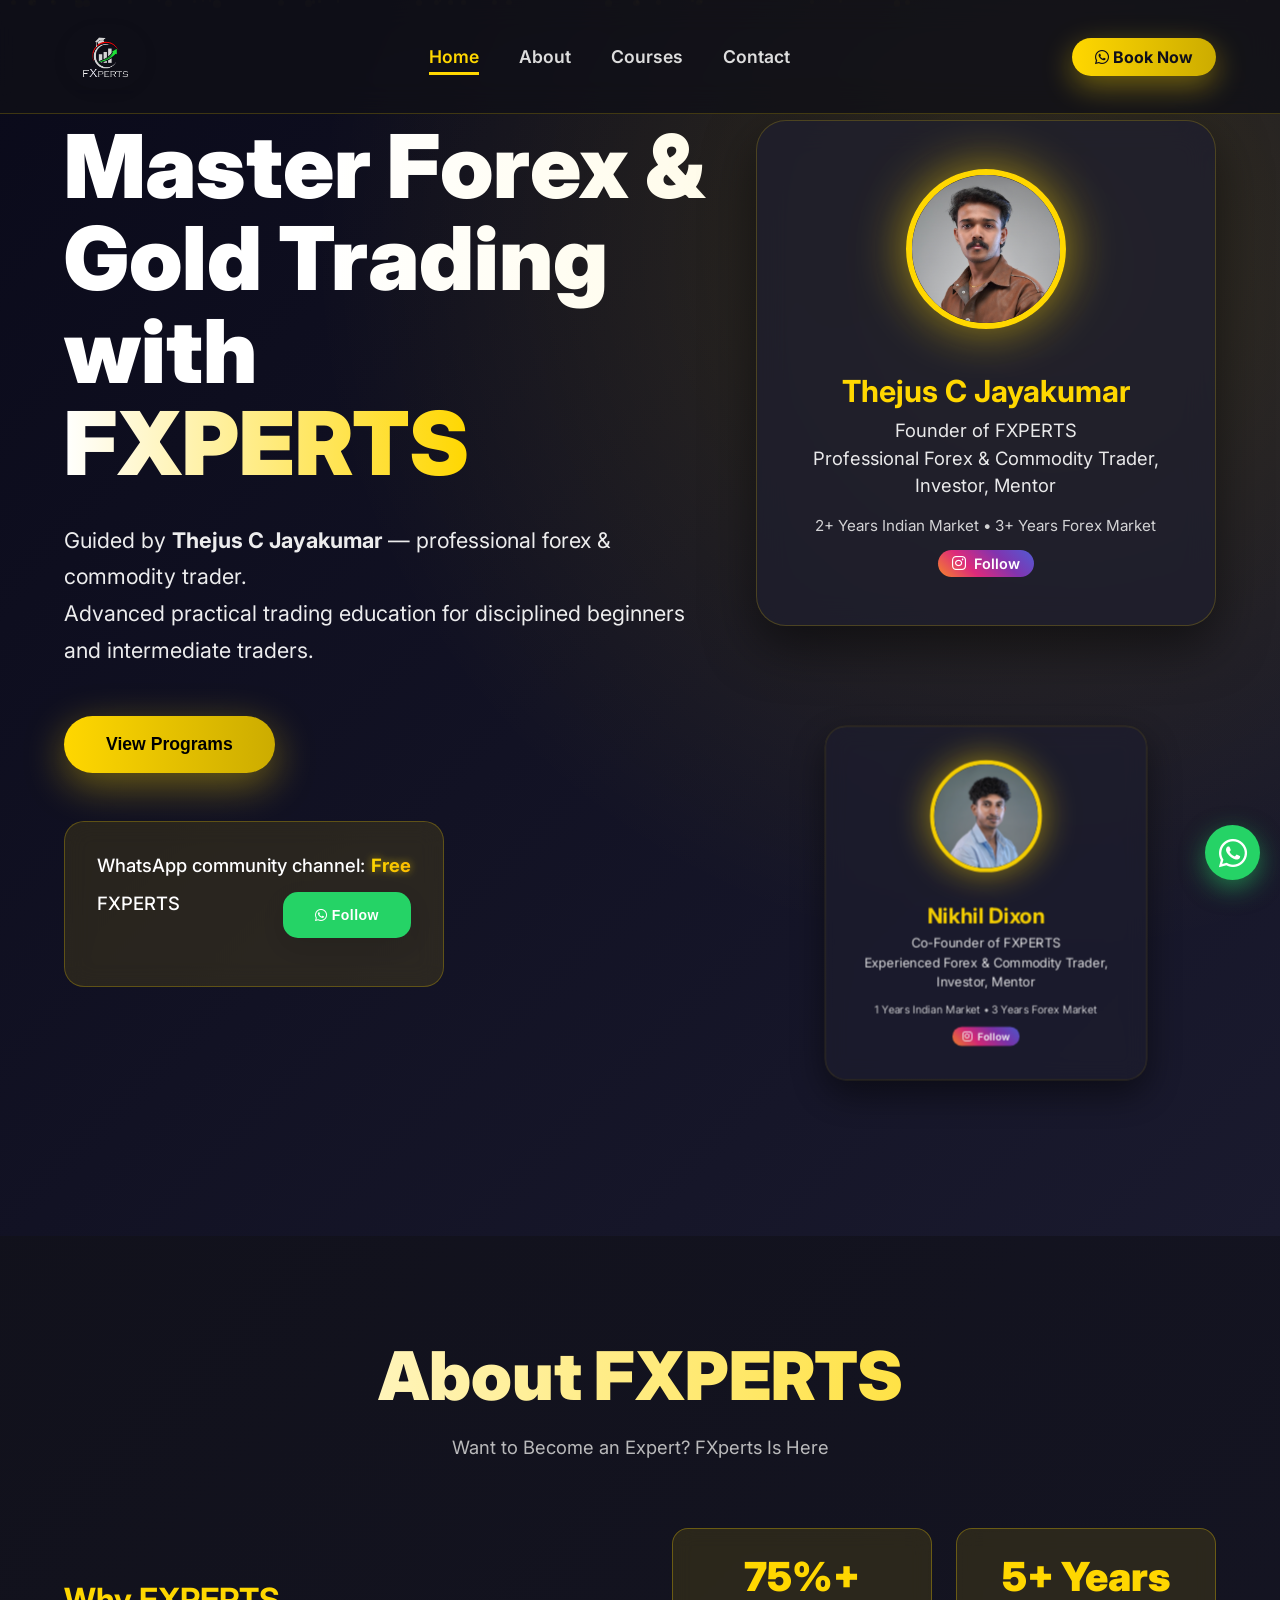
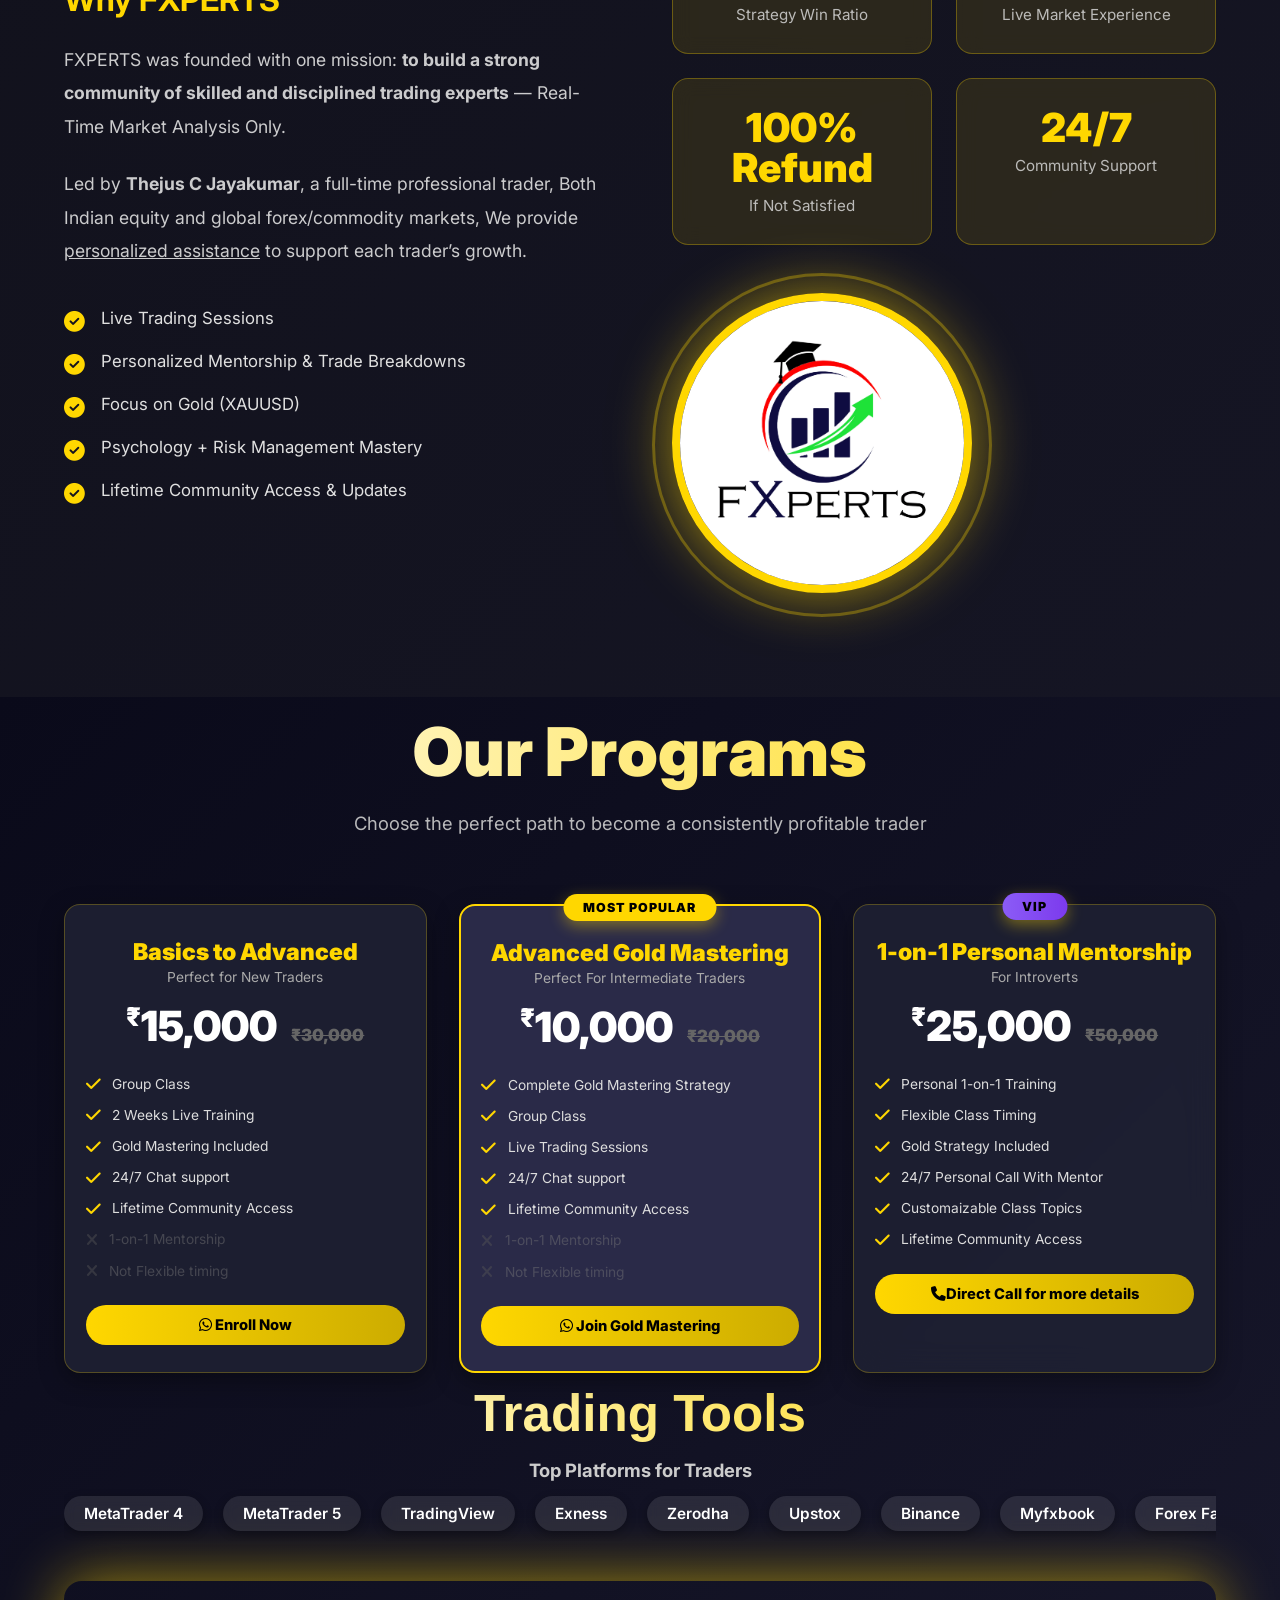
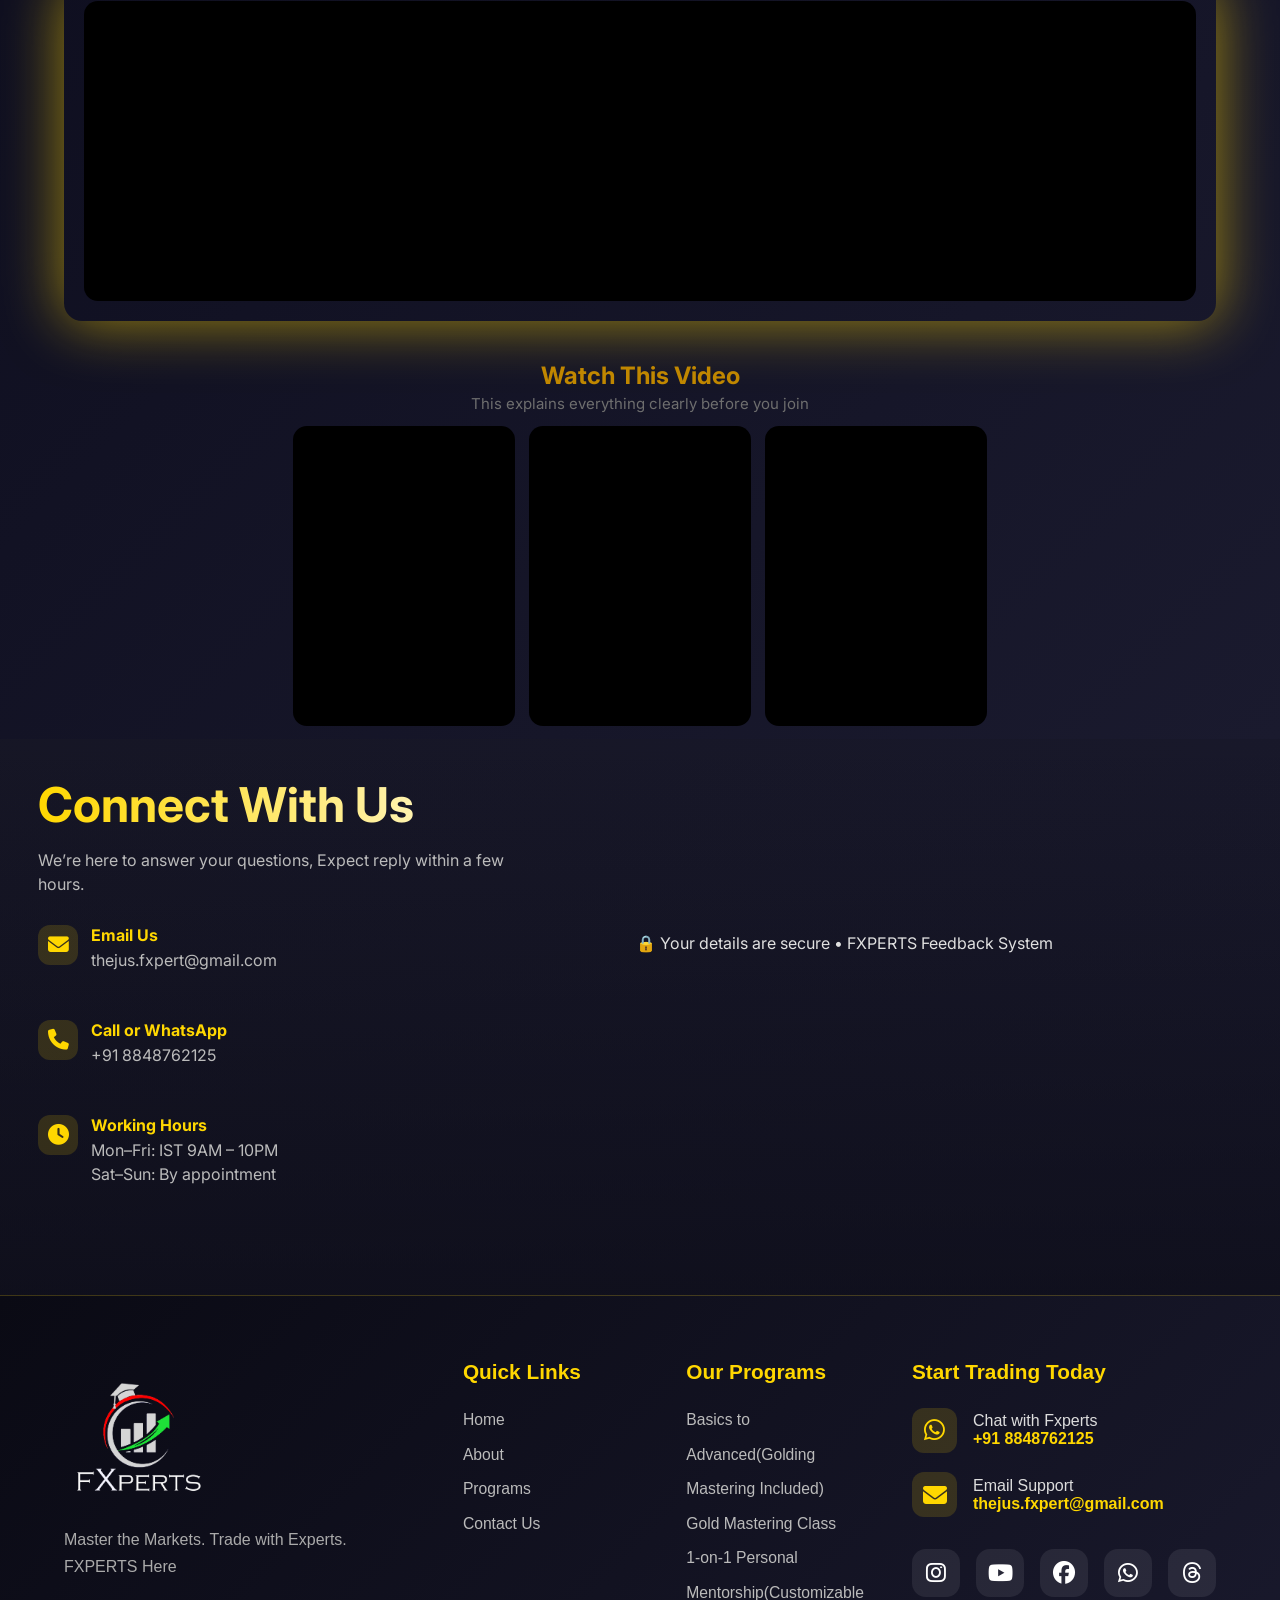
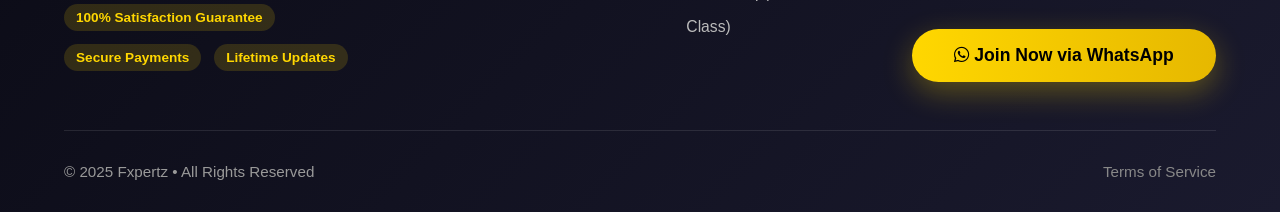
==== Page.html @ a2ea2f13 "Update Page.html" ====
<!DOCTYPE html>
<html lang="en">
<head>
  <meta charset="UTF-8" />
  <meta name="viewport" content="width=device-width, initial-scale=1.0"/>
  <title>FXPERTS - Master Gold & Forex Trading</title>

  <!-- Google Fonts -->
  <link href="https://fonts.googleapis.com/css2?family=Inter:wght@400;500;600;700;800;900&display=swap" rel="stylesheet">
  
  <!-- Font Awesome -->
  <link rel="stylesheet" href="https://cdnjs.cloudflare.com/ajax/libs/font-awesome/6.5.0/css/all.min.css"/>
<link rel="icon" type="image/png" sizes="32x32" href="/Logo6.png">
  
  <!-- External CSS -->
  <link rel="stylesheet" href="style.css"/>
</head>
<body>

  <div class="particles" id="particles"></div>

  <!-- Fixed Header -->
 <header id="header">

 <div class="logo">
  <a href="/">  
  <img src="white logo.png" alt="FX Logo">
  </a>  
</div>


  <nav>
    <ul class="nav-links" id="navLinks">
      <li><a href="#home" class="active">Home</a></li>
      <li><a href="#about">About</a></li>
      <li><a href="#courses">Courses</a></li>
      <li><a href="#contact">Contact</a></li>
       <li class="mobile-whatsapp">
        <a href="https://wa.me/918848762125" class="mobile-whatsapp-btn">
          <i class="fab fa-whatsapp"></i> Book Now
        </a>
      </li>
    </ul>

    <!-- TOGGLE BUTTON (hamburger / close) -->
    <div class="hamburger" id="hamburger">
      <i class="fas fa-bars" id="menuIcon"></i>
    </div>
  </nav>

<a href="https://wa.me/918848762125" class="whatsapp-btn">
  <i class="fab fa-whatsapp"></i> Book Now
</a>


</header>


  <!-- Hero Section -->
  <section class="hero" id="home">
    <div class="container">
      <div class="left">
        <h1 class="title">Master Forex & Gold Trading with<br><span>FXPERTS</span></h1>
        <p class="subtitle">
          Guided by <strong>Thejus C Jayakumar</strong> — professional forex & commodity trader.<br>
          Advanced practical trading education for disciplined beginners and intermediate traders.
        </p>

        <div class="cta-buttons">
          <a href="#courses">
          <button class="btn-primary">View Programs</button>
          </a>
          <!-- <button class="btn-secondary">View Programs</button> -->
        </div>

        <div class="batch-info">
          <div class="batch-row">
            <span>WhatsApp community channel:</span>
            <span class="free">  Free</span>
          </div>
          <div class="batch-row">
            <span>FXPERTS</span>
            <a href="https://whatsapp.com/channel/0029VbBLyOJ5q08fW2Q5pp1K">
            <button class="btn-primary-small">
            <span class="limited"><i class="fab fa-whatsapp"></i> Follow</span>
            </button>
            </a>
          </div>
        </div>
      </div>

      <div class="profile-cards-wrapper">
   <div class="profile-card">
    <img src="profile1.png" class="avatar" />
    <h2>Thejus C Jayakumar</h2>
    <p class="role">Founder of FXPERTS<br>Professional Forex & Commodity Trader, Investor, Mentor</p>
    <p class="experience">2+ Years Indian Market • 3+ Years Forex Market</p>

    <!-- Instagram Button -->
    <a href="https://www.instagram.com/thejuss.fxpert?igsh=N2E0em5hbzR0aW5p&utm_source=qr" target="_blank" class="insta-btn">
      <i class="fab fa-instagram"></i> Follow
    </a>
  </div>

<!-- SECOND CARD → MEDIUM SIZE -->
<div class="profile-card medium-card">
    <img src="profile2.png" class="avatar" />
    <h2>Nikhil Dixon</h2>
    <p class="role">Co-Founder of FXPERTS<br>Experienced Forex & Commodity Trader, Investor, Mentor</p>
    <p class="experience">1 Years Indian Market • 3 Years Forex Market</p>

    <!-- Instagram Button -->
    <a href="https://www.instagram.com/nicki.fx?igsh=MnljeXpvYXZzNm9j" target="_blank" class="insta-btn">
      <i class="fab fa-instagram"></i> Follow
    </a>
  </div>

  </div>
    </div>
  </section>

 <!-- ABOUT SECTION -->
<section id="about">
  <div class="about-container">
    
    <!-- Section Header -->
    <div class="section-header" data-aos="fade-up">
      <h2 class="section-title">About FXPERTS</h2>
      <p class="section-subtitle">Want to Become an Expert? FXperts Is Here</p>
    </div>

    <!-- About Content Grid -->
    <div class="about-grid">

      <!-- Left: Text Content -->
      <div class="about-text" data-aos="fade-right">
        <h3>Why FXPERTS</h3>
        <p>
          FXPERTS was founded with one mission: <strong>to build a strong community of skilled and disciplined trading experts</strong> — Real-Time Market Analysis Only.
        </p>
        <p>
          Led by <strong>Thejus C Jayakumar</strong>, a full-time professional trader, Both Indian equity and global forex/commodity markets, We provide <u>personalized assistance</u> to support each trader’s growth.
        </p>

        <div class="highlights">
          <div class="highlight-item">
            <i class="fas fa-check-circle"></i>
            <span>Live Trading Sessions</span>
          </div>
          <div class="highlight-item">
            <i class="fas fa-check-circle"></i>
            <span>Personalized Mentorship & Trade Breakdowns</span>
          </div>
          <div class="highlight-item">
            <i class="fas fa-check-circle"></i>
            <span>Focus on Gold (XAUUSD)</span>
          </div>
          <div class="highlight-item">
            <i class="fas fa-check-circle"></i>
            <span>Psychology + Risk Management Mastery</span>
          </div>
          <div class="highlight-item">
            <i class="fas fa-check-circle"></i>
            <span>Lifetime Community Access & Updates</span>
          </div>
        </div>

       <!-- <div class="cta-area"> //call button
  <a href="tel:+91 8848762125" class="btn-primary large">
    <i class="fas fa-phone"></i> Call Now to Join the Next Batch
  </a>
</div> -->
      </div>

      <!-- Right: Stats + Image -->
      <div class="about-visual" data-aos="fade-left">
        
        <!-- Stats Cards -->
        <div class="stats-grid">
          <div class="stat-card">
            <h4>75%+</h4>
            <p>Strategy Win Ratio</p>
          </div>
          <div class="stat-card">
            <h4>5+ Years</h4>
            <p>Live Market Experience</p>
          </div>
          <div class="stat-card">
            <h4>100% Refund</h4>
            <p>If Not Satisfied</p>
          </div>
          <div class="stat-card">
            <h4>24/7</h4>
            <p>Community Support</p>
          </div>
        </div>

        <!-- Founder Image with Glow -->
        <div class="founder-img">
          <img src="logo sq.png" alt="Thejus C Jayakumar">
          <div class="glow-ring"></div>
        </div>
      </div>

    </div>
  </div>
</section>
<!-- COURSES SECTION -->
<section id="courses">
  <div class="courses-container">
    
    <!-- Section Header -->
    <div class="section-header" data-aos="fade-up">
      <h2 class="section-title">Our Programs</h2>
      <p class="section-subtitle">Choose the perfect path to become a consistently profitable trader</p>
    </div>

    <!-- Pricing Cards -->
    <div class="pricing-grid">

      <!-- Program 1 -->
      <div class="pricing-card basic" data-aos="fade-up" data-aos-delay="100">
        <div class="card-header">
          <h3>Basics to Advanced</h3>
          <p class="tag">Perfect for New Traders</p>
        </div>

        <div class="price">
          <span class="currency">₹</span>15,000
            <span class="old-price">₹30,000</span>
        </div>

        <ul class="features">
          <li><i class="fas fa-check"></i> Group Class</li>
          <li><i class="fas fa-check"></i> 2 Weeks Live Training</li>
          <li><i class="fas fa-check"></i> Gold Mastering Included</li>
          <li><i class="fas fa-check"></i> 24/7 Chat support</li>
          <li><i class="fas fa-check"></i> Lifetime Community Access</li>
          <li class="no"><i class="fas fa-times"></i> 1-on-1 Mentorship</li>
          <li class="no"><i class="fas fa-times"></i> Not Flexible timing</li>
        </ul>

       <a href="https://wa.me/8848762125?text=Hi%2C%20I%27m%20interested%20in%20the%20Beginner%20Batch.%20Please%20share%20more%20details." 
   target="_blank" 
   class="enroll-btn">
  <i class="fab fa-whatsapp"></i> Enroll Now
</a>

      </div>

      <!-- Program 2 -->
      <div class="pricing-card pro recommended" data-aos="fade-up" data-aos-delay="200">
        <div class="popular-badge">MOST POPULAR</div>

        <div class="card-header">
          <h3>Advanced Gold Mastering</h3>
          <p class="tag">Perfect For Intermediate Traders</p>
        </div>

        <div class="price">
          <span class="currency">₹</span>10,000
          <span class="old-price">₹20,000</span>
        </div>

        <ul class="features">
          <li><i class="fas fa-check"></i> Complete Gold Mastering Strategy</li>
          <li><i class="fas fa-check"></i> Group Class</li>
          <li><i class="fas fa-check"></i> Live Trading Sessions</li>
          <li><i class="fas fa-check"></i> 24/7 Chat support</li>
          <li><i class="fas fa-check"></i> Lifetime Community Access</li>
          <li class="no"><i class="fas fa-times"></i> 1-on-1 Mentorship</li>
          <li class="no"><i class="fas fa-times"></i> Not Flexible timing</li>
        </ul>

        <a href="https://wa.me/8848762125?text=Hi%2C%20I%27m%20interested%20in%20the%20Gold%20Strategy%20Only%20program.%20Please%20share%20more%20details." 
   target="_blank" 
   class="enroll-btn pro">
  <i class="fab fa-whatsapp"></i> Join Gold Mastering
</a>
      </div>

      <!-- Program 3 -->
      <div class="pricing-card vip" data-aos="fade-up" data-aos-delay="300">
        <div class="popular-badges">VIP</div>
        <div class="card-header">
          <h3>1-on-1 Personal Mentorship</h3>
          <p class="tag">For Introverts</p>
        </div>

        <div class="price">
          <span class="currency">₹</span>25,000
          <span class="old-price">₹50,000</span>
        </div>

        <ul class="features">
          <li><i class="fas fa-check"></i> Personal 1-on-1 Training</li>
          <li><i class="fas fa-check"></i> Flexible Class Timing</li>
          <li><i class="fas fa-check"></i> Gold Strategy Included</li>
          <li><i class="fas fa-check"></i> 24/7 Personal Call With Mentor</li>
          <li><i class="fas fa-check"></i> Customaizable Class Topics</li>
          <li><i class="fas fa-check"></i> Lifetime Community Access</li>
        </ul>

        <a href="tel:+91 8848762125" class="enroll-btn pro">
    <i class="fas fa-phone"></i>Direct Call for more details
  </a>
      </div>


    </div>
<section class="tools-section">
  <!-- Main Section Title -->
  <h2 class="section-titles">Trading Tools</h2>

  <!-- Small Subheading -->
  <h3 class="tools-subtitle">Top Platforms for Traders</h3>

  <!-- Auto-scrolling tools slider -->
  <div class="tools-slider">
    <div class="tools-track">
      <div class="tool-item">MetaTrader 4</div>
      <div class="tool-item">MetaTrader 5</div>
      <div class="tool-item">TradingView</div>
      <div class="tool-item">Exness</div>
      <div class="tool-item">Zerodha</div>
      <div class="tool-item">Upstox</div>
      <div class="tool-item">Binance</div>
      <div class="tool-item">Myfxbook</div>
      <div class="tool-item">Forex Factory</div>
      <div class="tool-item">Grow</div>
      <div class="tool-item">C Trader</div>
      <div class="tool-item">Match Trader</div>
      <div class="tool-item">Babypips</div>

      <!-- Duplicate for seamless scroll -->
      <div class="tool-item">MetaTrader 4</div>
      <div class="tool-item">MetaTrader 5</div>
      <div class="tool-item">TradingView</div>
      <div class="tool-item">Exness</div>
      <div class="tool-item">Zerodha</div>
      <div class="tool-item">Upstox</div>
      <div class="tool-item">Binance</div>
      <div class="tool-item">Myfxbook</div>
      <div class="tool-item">Forex Factory</div>
      <div class="tool-item">Grow</div>
      <div class="tool-item">C Trader</div>
      <div class="tool-item">Match Trader</div>
      <div class="tool-item">Babypips</div>
    </div>
  </div>
</section>

    <!-- Video youtube -->
     <!-- use this code to update another video -->
<div class="video-box">
  <div class="video-wrapper">
    <iframe 
      src="https://www.youtube.com/embed/YkVnOehbGJs?autoplay=1&mute=1&controls=1&playsinline=1"
      frameborder="0"
      allow="autoplay; encrypted-media"
      allowfullscreen>
    </iframe>
  </div>
</div>

  <h3 class="video-heading">Watch This Video</h3>
  <p class="video-subtext">This explains everything clearly before you join</p>

<div class="reels-grid">

  <!-- SHORT 1 -->
  <div class="reel-box">
    <div class="video-wrapper">
      <iframe 
        src="https://www.youtube.com/embed/hXZzsVvgbj0?autoplay=1&mute=1&controls=0&loop=1&playlist=hXZzsVvgbj0&playsinline=1"
        frameborder="0"
        allow="autoplay; encrypted-media"
        allowfullscreen>
      </iframe>
    </div>
  </div>

  <!-- SHORT 2 -->
  <div class="reel-box">
    <div class="video-wrapper">
      <iframe 
        src="https://youtube.com/embed/Z0gc3BvZZC8?autoplay=1&mute=1&controls=0&loop=1&playlist=4B1sWQqs1m4&playsinline=1"
        frameborder="0"
        allow="autoplay; encrypted-media"
        allowfullscreen>
      </iframe>
    </div>
  </div>

  <!-- SHORT 3 -->
  <div class="reel-box">
    <div class="video-wrapper">
      <iframe 
        src="https://www.youtube.com/embed/4B1sWQqs1m4?autoplay=1&mute=1&controls=0&loop=1&playlist=4B1sWQqs1m4&playsinline=1"
        frameborder="0"
        allow="autoplay; encrypted-media"
        allowfullscreen>
      </iframe>
    </div>
  </div>

</div>


<!-- end -->




  <!-- <h3 class="video-heading">Watch Reels</h3> -->
  <!-- <p class="video-subtext">This explains everything clearly before you join</p> -->
</section>

<!-- CONTACT SECTION -->
<section class="contact-section" id="contact">
    <div class="contact-container">

      <!-- Left: Info & Social -->
      <div class="contact-info">
        <h1>Connect With Us</h1>
        <p>We’re here to answer your questions, Expect reply within a few hours.</p>

        <div class="info-grid">
          <div class="info-item">
            <i class="fas fa-envelope"></i>
            <div>
              <h3>Email Us</h3>
              <p>thejus.fxpert@gmail.com</p>
            </div>
          </div>
          <div class="info-item">
            <i class="fas fa-phone"></i>
            <div>
              <h3>Call or WhatsApp</h3>
              <p>+91 8848762125</p>
            </div>
          </div>
          <div class="info-item">
            <i class="fas fa-clock"></i>
            <div>
              <h3>Working Hours</h3>
              <p>Mon–Fri: IST 9AM – 10PM<br>Sat–Sun: By appointment</p>
            </div>
          </div>
        </div>

        <!-- <div class="social-icons">
          <a href="#" aria-label="Instagram"><i class="fab fa-instagram"></i></a>
          <a href="#" aria-label="WhatsApp"><i class="fab fa-whatsapp"></i></a>
          <a href="#" aria-label="Telegram"><i class="fab fa-telegram-plane"></i></a>
          <a href="#" aria-label="X (Twitter)"><i class="fab fa-x-twitter"></i></a>
          <a href="#" aria-label="LinkedIn"><i class="fab fa-linkedin-in"></i></a>
        </div> -->
      </div>

      <!-- Right: Form -->
     <!-- Right: Form -->
<div class="relative bg-black/95 backdrop-blur-3xl rounded-3xl shadow-2xl border border-gray-800 overflow-hidden">
  <!-- Top Gradient Bar -->
  <div class="h-3 bg-gradient-to-r from-[#F37021] via-orange-500 to-red-600"></div>

  <div class="p-10 md:p-16 text-center text-white">
    <!-- <h3 class="text-5xl md:text-6xl font-black bg-gradient-to-r from-[#F37021] to-red-600 bg-clip-text text-transparent mb-6">
      Drop Your Suggestion
    </h3>

    <p class="text-xl text-gray-300 mb-12">
      We value your ideas — submit your suggestion and we’ll review it within
      <span class="font-bold text-orange-500">24 hours</span>
    </p> -->

    <!-- Styled Iframe Wrapper -->
    <div class="relative w-full h-[650px] rounded-3xl overflow-hidden shadow-inner border border-gray-700">
      <iframe
    src="https://api.leadconnectorhq.com/widget/form/3Y28T47PBHF8nw1tRP31"
    style="width:100%;height:100%;border:none;border-radius:4px"
    id="inline-3Y28T47PBHF8nw1tRP31" 
    data-layout="{'id':'INLINE'}"
    data-trigger-type="alwaysShow"
    data-trigger-value=""
    data-activation-type="alwaysActivated"
    data-activation-value=""
    data-deactivation-type="neverDeactivate"
    data-deactivation-value=""
    data-form-name="fxperts website suggestion form"
    data-height="462"
    data-layout-iframe-id="inline-3Y28T47PBHF8nw1tRP31"
    data-form-id="3Y28T47PBHF8nw1tRP31"
    title="fxperts website suggestion form"
        >
</iframe>
    </div>

    <p class="mt-8 text-sm text-gray-400">
      🔒 Your details are secure • FXPERTS Feedback System
    </p>
  </div>
</div>

<script src="https://link.msgsndr.com/js/form_embed.js"></script>


    </div>
  </section>

  <!-- Floating WhatsApp -->
  <a href="https://wa.me/918848762125" target="_blank" class="floating-wa" aria-label="Chat on WhatsApp">
    <i class="fab fa-whatsapp"></i>
  </a>
 <footer class="footer">
  <div class="footer-container">

    <!-- Footer Top -->
    <div class="footer-top">
      
      <!-- Logo & Tagline -->
      <div class="footer-brand">

        <!-- Logo Image -->
        <img src="white logo.png" alt="Thejus Trading Logo" class="footer-logo-img">
<!-- 
        <h2 class="footer-logo">
          <span style="color: var(--gold);"></span> Fxpertz
        </h2> -->
        <p>Master the Markets. Trade with Experts.<br>FXPERTS Here</p>

        <div class="trust-badges">
          <span>100% Satisfaction Guarantee</span>
          <span>Secure Payments</span>
          <span>Lifetime Updates</span>
        </div>
      </div>

      <!-- Quick Links -->
      <div class="footer-links">
        <h4>Quick Links</h4>
        <ul>
          <li><a href="#home">Home</a></li>
          <li><a href="#about">About</a></li>
          <li><a href="#courses">Programs</a></li>
          <!-- <li><a href="#results">Student Results</a></li> -->
          <!-- <li><a href="#testimonials">Success Stories</a></li> -->
          <li><a href="#contact">Contact Us</a></li>
        </ul>
      </div>

      <!-- Programs -->
      <div class="footer-links">
        <h4>Our Programs</h4>
        <ul>
          <li><a href="#courses">Basics to Advanced(Golding Mastering Included)</a></li>
          <li><a href="#courses">Gold Mastering Class</a></li>
          <li><a href="#courses">1-on-1 Personal Mentorship(Customizable Class)</a></li>
          <!-- <li><a href="#">Live Trading Room</a></li> -->
        </ul>
      </div>

      <!-- Contact & WhatsApp -->
      <div class="footer-contact">
        <h4>Start Trading Today</h4>

        <div class="contact-item">
          <i class="fab fa-whatsapp"></i>
          <div>
            <p>Chat with Fxperts</p>
            <a href="https://wa.me/918848762125" target="_blank">+91 8848762125</a>
          </div>
        </div>

        <div class="contact-item">
          <i class="fas fa-envelope"></i>
          <div>
            <p>Email Support</p>
            <a href="mailto:thejus.fxpert@gmail.com">thejus.fxpert@gmail.com</a>
          </div>
        </div>

        <!-- Social Icons -->
        <div class="footer-social">
          <a href="https://www.instagram.com/thejuss.fxpert/" aria-label="Instagram"><i class="fab fa-instagram"></i></a>
          <a href="https://www.youtube.com/@thejussfxpert" aria-label="YouTube"><i class="fab fa-youtube"></i></a>
          <a href="https://www.facebook.com/thejuss.fxpert/" aria-label="facebook"><i class="fab fa-facebook"></i></a>
          <a href="https://whatsapp.com/channel/0029VbBLyOJ5q08fW2Q5pp1K" aria-label="whatsapp"><i class="fab fa-whatsapp"></i></a>
          <a href="https://www.threads.com/@thejuss.fxpert?xmt=AQF0B06bhzE_SYo2sHdqJNTMW2UnMn65izRMiIRdx1Og9Og" aria-label="threads" target="_blank"><i class="fab fa-threads"></i></a>
        </div>

        <!-- CTA Button -->
        <a href="https://whatsapp.com/channel/0029VbBLyOJ5q08fW2Q5pp1K" 
           target="_blank" class="footer-cta-btn">
          <i class="fab fa-whatsapp"></i> Join Now via WhatsApp
        </a>
      </div>

    </div>

    <!-- Footer Bottom -->
    <div class="footer-bottom">
      <p>© 2025 Fxpertz • All Rights Reserved</p>
      <div class="footer-legal">
        <!-- <a href="#">Privacy Policy</a> -->
        <a href="Terms.html">Terms of Service</a>
        <!-- <a href="#">Refund Policy</a> -->
      </div>
    </div>

  </div>
</footer>

<script>
// Particles (unchanged)
const particlesContainer = document.getElementById('particles');
for (let i = 0; i < 40; i++) {
  const p = document.createElement('div');
  p.classList.add('particle');
  p.style.width = p.style.height = Math.random() * 6 + 2 + 'px';
  p.style.left = Math.random() * 100 + '%';
  p.style.animationDelay = Math.random() * 20 + 's';
  p.style.animationDuration = 15 + Math.random() * 25 + 's';
  particlesContainer.appendChild(p);
}

// Mobile Menu – WORKS PERFECTLY
const hamburger = document.getElementById('hamburger');
const mobileClose = document.getElementById('mobileClose');
const navLinks = document.getElementById('navLinks');
const header = document.getElementById('header');
  const menuIcon = document.getElementById("menuIcon");

  // Toggle menu
  hamburger.addEventListener("click", () => {
    navLinks.classList.toggle("show");

    // Change icon (bars ↔ close)
    if (navLinks.classList.contains("show")) {
      menuIcon.classList.remove("fa-bars");
      menuIcon.classList.add("fa-times");
    } else {
      menuIcon.classList.remove("fa-times");
      menuIcon.classList.add("fa-bars");
    }
  });

  // Close menu when clicking a link
  document.querySelectorAll(".nav-links a").forEach(link => {
    link.addEventListener("click", () => {
      navLinks.classList.remove("show");
      menuIcon.classList.remove("fa-times");
      menuIcon.classList.add("fa-bars");
    });
  });

  // Smooth scroll
  document.querySelectorAll('a[href^="#"]').forEach(anchor => {
    anchor.addEventListener("click", function(e) {
      e.preventDefault();
      document.querySelector(this.getAttribute("href")).scrollIntoView({
        behavior: "smooth"
      });
    });
  });
// Header scroll effect + active link
window.addEventListener('scroll', () => {
  header.classList.toggle('scrolled', window.scrollY > 50);

  let current = 'home';
  ['home', 'about', 'courses', 'contact'].forEach(id => {
    const section = document.getElementById(id);
    if (section && section.getBoundingClientRect().top <= 150) {
      current = id;
    }
  });

  document.querySelectorAll('.nav-links a').forEach(a => {
    a.classList.remove('active');
    if (a.getAttribute('href') === `#${current}`) {
      a.classList.add('active');
    }
  });
});

// Smooth scroll
document.querySelectorAll('a[href^="#"]').forEach(anchor => {
  anchor.addEventListener('click', function(e) {
    e.preventDefault();
    const target = document.querySelector(this.getAttribute('href'));
    target.scrollIntoView({ behavior: 'smooth' });
  });
});

document.addEventListener("DOMContentLoaded", function () {
  const grid = document.querySelector(".pricing-grid");

  // Only run auto-swipe on mobile (screen < 768px)
  if (window.innerWidth < 768) {
    let scrollInterval = setInterval(() => {
      if (grid.scrollLeft + grid.clientWidth >= grid.scrollWidth - 50) {
        // Reached the end → go back to start smoothly
        grid.scrollTo({ left: 0, behavior: "smooth" });
      } else {
        // Move forward by one card
        grid.scrollBy({ left: grid.clientWidth * 0.85, behavior: "smooth" });
      }
    }, 4000); // Every 4 seconds

    // Optional: Pause auto-swipe when user touches
    grid.addEventListener("touchstart", () => clearInterval(scrollInterval));
  }
});
</script>
</body>
</html>
---- style.css ----
:root {
  --gold: #FFD700;
  --gold-dark: #E6B800;
  --dark: #0F0F17;
  --darker: #0A0A10;
}

* { margin: 0; padding: 0; box-sizing: border-box; }

html, body {
  font-family: 'Inter', sans-serif;
  background: linear-gradient(135deg, #0F0F17 0%, #1a1a2e 100%);
  color: #e0e0e0;
  min-height: 100vh;
  overflow-x: hidden;
  scroll-behavior: smooth;
}

body { padding-top: 0px; }

/* Particles Background */
.particles {
  position: fixed;
  top: 0; left: 0; right: 0; bottom: 0;
  pointer-events: none;
  z-index: 1;
  overflow: hidden;
}
.particle {
  position: absolute;
  background: var(--gold);
  border-radius: 50%;
  opacity: 0.15;
  animation: float 20s infinite linear;
}
@keyframes float {
  0% { transform: translateY(100vh) scale(0); }
  100% { transform: translateY(-100px) scale(1); }
}

/* Header */
header {
  position: fixed;
  top: 0; left: 0; right: 0;
  z-index: 1000;
  padding: 1.5rem 5%;
  display: flex;
  justify-content: space-between;
  align-items: center;
  backdrop-filter: blur(15px);
  background: rgba(15, 15, 23, 0.8);
  border-bottom: 1px solid rgba(255,215,0,0.2);
  transition: all 0.4s ease;
}
header.scrolled {
  padding: 1rem 5%;
  background: rgba(10, 10, 16, 0.98);
  box-shadow: 0 10px 30px rgba(0,0,0,0.5);
}
/* Logo Container */
.logo {
  display: flex;              /* align image and text if needed */
  align-items: center;        /* vertical center */
  justify-content: center;    /* horizontal center */
  background: transparent;           /* white background for clean look */
  padding: 5px 14px;          /* reduced padding */
  border-radius: 50px;        /* rounded pill shape */
  font-weight: 400;
  font-size: 1.6rem;
  letter-spacing: 2px;
  box-shadow: 0 4px 12px rgba(0,0,0,0.1); /* subtle shadow */
}

/* Logo Image */
.logo img {
  height: 55px;               /* adjust as needed */
  width: auto;                /* maintain aspect ratio */
  object-fit: contain;
  display: block;
}

@keyframes glow {
  from { box-shadow: 0 8px 25px rgba(255,215,0,0.4); }
  to { box-shadow: 0 12px 40px rgba(255,215,0,0.6); }
}

nav { display: flex; align-items: center; gap: 3rem; }

.nav-links {
  display: flex;
  list-style: none;
  gap: 2.5rem;
}
.nav-links a {
  color: #ddd;
  text-decoration: none;
  font-weight: 600;
  font-size: 1.1rem;
  position: relative;
  transition: color 0.4s;
}
.nav-links a::after {
  content: '';
  position: absolute;
  width: 0;
  height: 3px;
  bottom: -8px;
  left: 50%;
  background: var(--gold);
  transition: 0.4s;
  transform: translateX(-50%);
}
.nav-links a:hover, .nav-links a.active { color: var(--gold); }
.nav-links a:hover::after, .nav-links a.active::after { width: 100%; }

.whatsapp-btn {
  background: linear-gradient(90deg, var(--gold), var(--gold-dark));
  color: var(--dark);
  border: none;
  padding: 9px 23px;
  border-radius: 50px;
  font-weight: 700;
  cursor: pointer;
  box-shadow: 0 10px 30px rgba(255,215,0,0.4);
  transition: all 0.4s;
  text-decoration: none; /* 🔥 removes underline */
}
.whatsapp-btn:hover {
  transform: translateY(-4px);
  box-shadow: 0 15px 40px rgba(255,215,0,0.6);
}

.hamburger { display: none; font-size: 1.8rem; color: var(--gold); cursor: pointer; }
.mobile-whatsapp {
  display: none;
}


/* Mobile Styles */
@media (max-width: 768px) {
  nav {
    position: relative;
  }

  .nav-links {
    position: fixed;
    top: 0;
    right: -100%;
    height: 100vh;
    width: 70%;
    background: rgba(15, 15, 23, 0.97);
    flex-direction: column;
    padding-top: 8rem;
    gap: 2.5rem;
    transition: right 0.4s ease;
    border-left: 1px solid rgba(255,215,0,0.2);
    backdrop-filter: blur(10px);
  }

  .nav-links.show {
    right: 0;
  }

  .hamburger {
    display: block;
    z-index: 2000;
  }

  /* Hide WhatsApp button in mobile */
  .whatsapp-btn {
    display: none;
  }
  .logo img {
  height: 40px;   /* adjust size */
  width: 50px;
  object-fit: contain;
}

  /* Bigger close icon */
  #menuIcon {
    font-size: 2rem;
    color: var(--gold);
  }
    /* Show mobile WhatsApp button */
  .mobile-whatsapp {
    display: flex;
    justify-content: center;
    margin-top: 1rem;
  }

  .mobile-whatsapp-btn {
    display: inline-flex;
    align-items: center;
    gap: 8px;
    background: linear-gradient(90deg, var(--gold), var(--gold-dark));
    color: var(--dark);
    
    padding: 10px 18px;        /* smaller */
    font-size: 0.95rem;        /* smaller */
    font-weight: 700;

    border-radius: 40px;       /* small round button */
    text-decoration: none;

    box-shadow: 0 6px 20px rgba(255,215,0,0.35);
    transition: 0.3s ease;
  }

  .mobile-whatsapp-btn i {
    font-size: 1.1rem; /* icon size */
  }

  .mobile-whatsapp-btn:hover {
    transform: translateY(-3px);
    box-shadow: 0 10px 30px rgba(255,215,0,0.55);
  }
}

/* Hero */
/* === Variables === */
:root {
  --gold: #FFD700;
  --gold-dark: #E6B800;
  --dark: #0f0f1a;
  --light: #f8f8f8;
}

/* === Hero Section === */
:root {
  --gold: #FFD700;
  --gold-dark: #E6B800;
}

/* ===================== HERO ===================== */
.hero { min-height: calc(100vh - 80px); padding: 120px 5% 80px; background: linear-gradient(135deg, #0a0a1a 0%, #1a1a2e 100%); color: white; position: relative; overflow: hidden; } .hero::before { content: ""; position: absolute; inset: 0; background: radial-gradient(circle at 80% 20%, rgba(255,215,0,0.15), transparent 50%); pointer-events: none; } .container { max-width: 1400px; margin: 0 auto; display: grid; grid-template-columns: 1fr; gap: 4rem; align-items: start; } /* ===================== DESKTOP: Cards stacked tightly on the right ===================== */ @media (min-width: 901px) { .container { grid-template-columns: 1.4fr 1fr; /* left = content, right = cards column */ gap: 4rem 3rem; } .left { grid-row: 1 / -1; /* text spans full height */ } /* All profile cards go into the right column and stack vertically with tiny gap */ .profile-card { grid-column: 2 / 3; } /* This is the magic: tiny gap only between cards */ .profile-card + .profile-card { margin-top: 1.5rem; /* ← change this value if you want even tighter */ /* 1.2rem = super tight, 1.5rem = perfect clean look, 2rem = slightly more space */ } } /* ===================== MOBILE & TABLET ===================== */ @media (max-width: 900px) { .hero { padding-top: 100px; text-align: center; } .container { grid-template-columns: 1fr; gap: 3rem; } .cta-buttons { justify-content: center; } .batch-info { margin: 0 auto; } .profile-card { max-width: 340px; margin: 0 auto; } /* On mobile: slightly bigger gap between cards (still clean) */ .profile-card + .profile-card { margin-top: 2.5rem; } } /* ===================== Rest of your styles (unchanged & perfect) ===================== */ .left { max-width: 650px; } .title { font-size: clamp(2.5rem, 7vw, 5.5rem); font-weight: 900; line-height: 1.05; margin-bottom: 1.5rem; } .title span { background: linear-gradient(90deg, #fff, var(--gold)); -webkit-background-clip: text; background-clip: text; -webkit-text-fill-color: transparent; animation: titleGlow 6s ease-in-out infinite alternate; } @keyframes titleGlow { from { filter: drop-shadow(0 0 20px rgba(255,215,0,0.4)); } to { filter: drop-shadow(0 0 40px rgba(255,215,0,0.8)); } } .subtitle { font-size: clamp(1.1rem, 2.5vw, 1.35rem); line-height: 1.7; opacity: 0.92; margin: 2rem 0 3rem; } .cta-buttons { display: flex; flex-wrap: wrap; gap: 1.5rem; margin-bottom: 3rem; } .btn-primary, .btn-secondary { padding: 18px 42px; border-radius: 50px; font-weight: 700; font-size: 1.1rem; cursor: pointer; transition: all 0.4s ease; white-space: nowrap; } .btn-primary { background: linear-gradient(90deg, var(--gold), var(--gold-dark)); color: #000; border: none; box-shadow: 0 12px 40px rgba(255,215,0,0.4); } .btn-primary:hover { transform: translateY(-6px); box-shadow: 0 20px 60px rgba(255,215,0,0.6); } .btn-secondary { background: transparent; color: var(--gold); border: 2px solid var(--gold); } .btn-primary-small { background-color: #25D366; color: white !important; /* Black text */ padding: 15px 32px; border-radius: 15px; font-weight: 600; border: none; cursor: pointer; box-shadow: 0 8px 25px rgba(0,0,0,0.08); transition: 0.3s ease; } /* Hover effect */ .btn-primary-small:hover { transform: translateY(-3px); box-shadow: 0 0 15px rgba(37, 211, 102, 0.7), /* outer green glow */ 0 0 30px rgba(37, 211, 102, 0.5), /* larger glow */ 0 10px 40px rgba(0,0,0,0.15); /* soft shadow */ } /* Text inside span */ .btn-primary-small .limited { font-size: 14px; letter-spacing: 0.5px; } .free { background: linear-gradient(90deg, #FFD700, #F6C300, #FFB800); -webkit-background-clip: text; margin-left: 6px; -webkit-text-fill-color: transparent; font-weight: 700; text-shadow: 0 0 8px rgba(255, 215, 0, 0.6); } .btn-secondary:hover { background: var(--gold); color: #000; } .batch-info { background: rgba(255,215,0,0.1); backdrop-filter: blur(12px); border: 1px solid rgba(255,215,0,0.25); border-radius: 20px; padding: 2rem; display: inline-block; } .batch-row { display: flex; justify-content: space-between; margin-bottom: 1rem; font-size: 1.15rem; font-weight: 500; } .limited { color: var(--white); font-weight: 700; animation: pulse 2s infinite; } @keyframes pulse { 0%,100% { opacity:1; } 50% { opacity:0.6; } } /* Profile Cards */ .profile-card { background: rgba(30,30,46,0.75); backdrop-filter: blur(15px); border-radius: 30px; padding: 3rem 2rem; text-align: center; border: 1px solid rgba(255,215,0,0.2); box-shadow: 0 20px 50px rgba(0,0,0,0.5); transition: transform 0.4s ease; } .profile-card:hover { transform: translateY(-12px); } .avatar { width: 160px; height: 160px; border-radius: 50%; object-fit: cover; margin-bottom: 1.5rem; border: 6px solid var(--gold); box-shadow: 0 0 50px rgba(255,215,0,0.6); } .profile-card h2 { color: var(--gold); font-size: 1.9rem; margin: 1rem 0 0.5rem; } .role { font-size: 1.15rem; opacity: 0.9; line-height: 1.5; } .experience { margin-top: 1rem; opacity: 0.8; font-size: 0.95rem; } /* Medium-size card styling */ .medium-card { transform: scale(0.70); /* reduces overall size to 88% */ opacity: 0.95; /* slight transparency */ /* Optional: explicitly control width/height if needed */ /* width: 90%; */ /* height: auto; */ transition: transform 0.3s ease, opacity 0.3s ease; /* smooth scaling */ } /* Disable hover lifting too much for medium card */ .medium-card:hover { transform: scale(0.92) translateY(-8px); } @media (max-width: 480px) { .title { font-size: 2.8rem; } .btn-primary, .btn-secondary { padding: 16px 32px; font-size: 1rem; } .batch-row { flex-direction: column; gap: 0.5rem; text-align: center; } } @media (max-width: 992px) { .hamburger { display: block; } .nav-links { position: fixed; top: 0; right: -100%; height: 100vh; width: 300px; background: rgba(10,10,16,0.98); flex-direction: column; align-items: center; justify-content: center; transition: 0.5s ease; backdrop-filter: blur(20px); } .nav-links.active { right: 0; } .nav-links a { font-size: 1.8rem; margin: 1.5rem 0; } .whatsapp-btn { display: none; } } @media (max-width: 480px) { header { padding: 1rem 5%; } .logo { font-size: 1.4rem; padding: 8px 18px; } .btn-primary, .btn-secondary { padding: 16px 30px; font-size: 1rem; } }
.insta-btn {
  display: inline-flex;
  align-items:center;
  gap: 8px;
  background: linear-gradient(45deg, #f58529, #dd2a7b, #8134af, #515bd4);
  color: #fff;
  padding: 5px 14px;
  border-radius: 50px;
  margin-top: 15px;
  text-decoration: none;
  font-weight: 600;
  font-size: 0.9rem;
  transition: 0.3s;
}

.insta-btn i {
  font-size: 1rem;
}

.insta-btn:hover {
  transform: scale(1.05);
  box-shadow: 0 6px 20px rgba(221, 42, 123, 0.4);
}


/* Mobile Close Button — Beautiful & Always Clickable */


/* Show only on mobile + when menu open */
/* ABOUT SECTION */
#about {
  padding: 100px 5%;
  position: relative;
  overflow: hidden;
}

.about-container {
  max-width: 1400px;
  margin: 0 auto;
}

.section-header {
  text-align: center;
  margin-bottom: 3rem;
}

.section-title {
  font-size: clamp(2.5rem, 8vw, 4.5rem);
  font-weight: 900;
  background: linear-gradient(90deg, #fff, var(--gold));
  -webkit-background-clip: text;
  -webkit-text-fill-color: transparent;
  margin-bottom: 1rem;
  line-height: 1.2;
}

.section-subtitle {
  font-size: 1.1rem;
  opacity: 0.9;
  color: #ccc;
  max-width: 700px;
  margin: 0 auto;
  line-height: 1.7;
}

.about-grid {
  display: grid;
  grid-template-columns: 1fr 1fr;
  gap: 4rem;
  align-items: center;
}

.about-text h3 {
  font-size: 2rem;
  color: var(--gold);
  margin-bottom: 1.5rem;
}

.about-text p {
  font-size: 1.1rem;
  line-height: 1.9;
  margin-bottom: 1.5rem;
  opacity: 0.9;
}

.highlights {
  margin: 2.5rem 0;
}

.highlight-item {
  display: flex;
  align-items: flex-start;
  gap: 1rem;
  margin-bottom: 1.2rem;
  font-size: 1.05rem;
}

.highlight-item i {
  color: var(--gold);
  font-size: 1.3rem;
  margin-top: 0.2rem;
  flex-shrink: 0;
}

.cta-area {
  margin-top: 3rem;
  text-align: center;
}

.btn-primary.large {
  padding: 18px 40px;
  font-size: 1.2rem;
  width: fit-content;
  margin: 0 auto;
  display: inline-block;
}

/* Stats & Visual Side */
.stats-grid {
  display: grid;
  grid-template-columns: 1fr 1fr;
  gap: 1.5rem;
  margin-bottom: 3rem;
}

.stat-card {
  background: rgba(255, 215, 0, 0.1);
  backdrop-filter: blur(10px);
  border: 1px solid rgba(255, 215, 0, 0.3);
  border-radius: 16px;
  padding: 1.8rem 1rem;
  text-align: center;
  transition: all 0.4s ease;
}

.stat-card:hover {
  transform: translateY(-8px);
  box-shadow: 0 20px 40px rgba(255, 215, 0, 0.2);
}

.stat-card h4 {
  font-size: 2.5rem;
  color: var(--gold);
  font-weight: 900;
  margin: 0;
  line-height: 1;
}

.stat-card p {
  font-size: 0.95rem;
  opacity: 0.8;
  margin-top: 0.5rem;
}

.founder-img {
  position: relative;
  display: inline-block;
  margin: 0 auto;
}

.founder-img img {
  width: 300px;
  height: 300px;
  border-radius: 50%;
  object-fit: cover;
  border: 8px solid var(--gold);
  box-shadow: 0 0 60px rgba(255, 215, 0, 0.6);
}

.glow-ring {
  position: absolute;
  top: -20px;
  left: -20px;
  right: -20px;
  bottom: -20px;
  border: 3px solid var(--gold);
  border-radius: 50%;
  opacity: 0.3;
  animation: pulseRing 4s infinite;
}

@keyframes pulseRing {
  0% { transform: scale(0.9); opacity: 0.3; }
  50% { transform: scale(1.1); opacity: 0.6; }
  100% { transform: scale(0.9); opacity: 0.3; }
}

/* ==================== RESPONSIVE BREAKPOINTS ==================== */

@media (max-width: 1024px) {
  .about-grid {
    gap: 3rem;
  }
  
  .founder-img img {
    width: 280px;
    height: 280px;
  }
}

@media (max-width: 992px) {
  #about {
    padding: 80px 5%;
  }

  .about-grid {
    grid-template-columns: 1fr;
    gap: 3.5rem;
    text-align: center;
  }

  .about-text h3 {
    font-size: 1.9rem;
  }

  .founder-img {
    order: -1; /* Image appears above text on tablet/mobile */
  }

  .stats-grid {
    grid-template-columns: repeat(2, 1fr);
    gap: 1.2rem;
  }
}

@media (max-width: 768px) {
  #about {
    padding: 70px 5%;
  }

  .section-title {
    font-size: clamp(2.3rem, 7vw, 3.8rem);
  }

  .section-subtitle {
    font-size: 1.05rem;
  }

  .about-text h3 {
    font-size: 1.8rem;
  }

  .about-text p,
  .highlight-item {
    font-size: 1rem;
  }

  .btn-primary.large {
    padding: 16px 36px;
    font-size: 1.1rem;
  }

  .founder-img img {
    width: 260px;
    height: 260px;
  }

  .stat-card h4 {
    font-size: 2.2rem;
  }
}

@media (max-width: 576px) {
  #about {
    padding: 60px 5%;
  }

  .stats-grid {
    grid-template-columns: 1fr;
    gap: 1rem;
  }

  .stat-card {
    padding: 1.5rem 1rem;
  }

  .founder-img img {
    width: 240px;
    height: 240px;
    border-width: 6px;
  }

  .glow-ring {
    top: -15px;
    left: -15px;
    right: -15px;
    bottom: -15px;
  }

  .highlight-item {
    flex-direction: column;
    text-align: center;
    align-items: center;
  }

  .highlight-item i {
    margin-bottom: 0.5rem;
  }
}

@media (max-width: 380px) {
  .founder-img img {
    width: 220px;
    height: 220px;
  }

  .section-title {
    font-size: 2.3rem;
  }
}

/* COURSES SECTION */
:root {
  --gold: #FFD700;
  --gold-dark: #ccac00;
}

/* ===================== COURSES SECTION – 3 CARDS IN ONE ROW ON MOBILE ===================== */
:root {
  --gold: #FFD700;
  --gold-dark: #ccac00;
}

/* ===================== COURSES SECTION – PERFECT & CLEAN ===================== */
#courses {
  padding: 15px 5% 0px;
  background: linear-gradient(135deg, #0a0a1a 0%, #1a1a2e 100%);
  overflow: hidden;
}

.courses-container {
  max-width: 1400px;
  margin: 0 auto;
}

.section-header {
  text-align: center;
  margin-bottom: 4rem;
}

.section-title {
  font-size: clamp(2.6rem, 6vw, 4.2rem);
  font-weight: 900;
  background: linear-gradient(90deg, #fff, var(--gold));
  -webkit-background-clip: text;
  -webkit-text-fill-color: transparent;
  margin-bottom: 1rem;
}

.section-subtitle {
  font-size: 1.15rem;
  color: #ccc;
  max-width: 700px;
  margin: 0 auto;
  line-height: 1.7;
}

/* ===================== PRICING GRID ===================== */
.pricing-grid {
  display: grid;
  gap: 1.6rem; /* reduced */
  margin-top: 3rem;

  grid-auto-columns: 70%; /* smaller card width mobile */
  grid-auto-flow: column;
  overflow-x: auto;
  scroll-snap-type: x mandatory;
  padding: 1rem 4%;
  -webkit-overflow-scrolling: touch;
  scrollbar-width: none;
}
.pricing-grid::-webkit-scrollbar { display: none; }

/* Desktop */
@media (min-width: 768px) {
  .pricing-grid {
    grid-auto-columns: unset;
    grid-auto-flow: row;
    grid-template-columns: repeat(3, 1fr);
    overflow: visible;
    padding: 0;
    gap: 2rem; /* smaller gap */
  }
}

/* ===================== PRICING CARD (REDUCED SIZE) ===================== */
.pricing-card {
  scroll-snap-align: center;
  background: rgba(30, 32, 50, 0.95);
  backdrop-filter: blur(16px);
  border-radius: 16px; /* smaller */
  padding: 1.3rem 1.2rem; /* reduced */
  text-align: center;
  border: 1.3px solid rgba(255,215,0,0.25);
  box-shadow: 0 8px 25px rgba(0,0,0,0.35); /* reduced */
  transition: all 0.4s ease;
  min-width: 0;
    scroll-behavior: smooth; /* smooth auto scroll */
}

.pricing-card:hover {
  transform: translateY(-10px);
  border-color: var(--gold);
  box-shadow: 0 20px 45px rgba(255,215,0,0.2);
}

.recommended {
  border: 2px solid var(--gold) !important;
  background: rgba(45, 45, 75, 0.95) !important;
}

.popular-badge {
  position: absolute;
  top: -12px;
  left: 50%;
  transform: translateX(-50%);
  background: var(--gold);
  color: #000;
  padding: 6px 20px;
  border-radius: 50px;
  font-weight: 900;
  font-size: 0.78rem;
  letter-spacing: 1px;
  box-shadow: 0 5px 15px rgba(255,215,0,0.4);
}
.popular-badges {
  position: absolute;
  top: -12px;
  left: 50%;
  transform: translateX(-50%);
  background: linear-gradient(90deg, #8B5CF6, #7C3AED);
  color: #000;
  padding: 6px 20px;
  border-radius: 50px;
  font-weight: 900;
  font-size: 0.78rem;
  letter-spacing: 1px;
  box-shadow: 0 5px 15px rgba(255,215,0,0.4);
}

/* Compact text */
.card-header h3 {
  font-size: 1.35rem; /* reduced */
  color: var(--gold);
  margin: 0.5rem 0 0.2rem;
  font-weight: 900;
}

.tag {
  font-size: 0.86rem; /* smaller */
  color: #aaa;
  margin-bottom: 0.8rem;
}

.price {
  font-size: 2.3rem; /* reduced */
  font-weight: 900;
  color: #fff;
  margin: 1rem 0;
}

.price .currency {
  font-size: 1.4rem; /* reduced */
  vertical-align: super;
}

.old-price {
  font-size: 1.05rem;
  color: #666;
  text-decoration: line-through;
  margin-left: 6px;
}

.features {
  list-style: none;
  margin: 1.1rem 0; /* smaller */
  padding: 0;
  text-align: left;
  font-size: 0.86rem; /* smaller */
  line-height: 1.45;
}

.features li {
  padding: 0.35rem 0; /* reduced */
  display: flex;
  align-items: center;
  gap: 0.7rem;
  color: #ddd;
}

.features i {
  color: var(--gold);
  font-size: 1.05rem;
  flex-shrink: 0;
}

.features .no {
  opacity: 0.45;
  color: #777;
}

.features .no i { color: #555; }

.enroll-btn {
  display: block;
  width: 100%;
  padding: 11px; /* reduced */
  margin-top: 1rem;
  border-radius: 50px;
  font-weight: 800;
  font-size: 0.92rem; /* reduced */
  text-decoration: none;
  background: linear-gradient(90deg, var(--gold), var(--gold-dark));
  color: #000;
  transition: all 0.3s;
}

.enroll-btn:hover {
  transform: translateY(-4px);
  box-shadow: 0 10px 25px rgba(255,215,0,0.35);
}

.seats-left {
  margin-top: 0.8rem;
  color: #ff4444;
  font-weight: 700;
  font-size: 0.9rem;
}

/* Desktop compact */
@media (min-width: 768px) {
  .pricing-card {
    padding: 1.6rem 1.3rem; /* reduced */
  }
  .card-header h3 { font-size: 1.45rem; }
  .price { font-size: 2.6rem; }
  .price .currency { font-size: 1.6rem; }
}

/* Small phones compact */
@media (max-width: 480px) {
  .pricing-grid { 
    grid-auto-columns: 72%;
    gap: 0.9rem;
  }
  .pricing-card {
    padding: 1.2rem 1.1rem;
  }
  .price {
    font-size: 2.1rem;
  }
  .card-header h3 {
    font-size: 1.25rem;
  }
  .popular-badge,.popular-badges {
    padding: 4px 12px;
    font-size: 0.6rem;
    top: -8px;
    box-shadow: 0 3px 10px rgba(255,215,0,0.35);
  }

}

/* Main Section Title with DIN font */
.section-titles {
  font-family: 'DIN', sans-serif;
  font-size: clamp(1.6rem, 5vw, 3.2rem); /* responsive */
  font-weight: 900;
  background: linear-gradient(90deg, #fff, #FFD700);
  -webkit-background-clip: text;
  -webkit-text-fill-color: transparent;
  text-align: center;
  margin: 10px 0;
  line-height: 1.2;
  margin-top:50 px;
}

/* Small Subheading */
.tools-subtitle {
  font-size: 1.15rem;
  color: #ccc;
  max-width: 700px;
  margin: 0 auto;
  line-height: 1.7;
  text-align:center;
}

/* =============== MINI TOOLS / AUTO-SCROLL SLIDER =============== */
.tools-slider {
  overflow: hidden;
  width: 100%;
  background: transparent;
  padding: 10px 0;
}

.tools-track {
  display: flex;
  gap: 20px;
  animation: scroll-left 25s linear infinite;
}

.tool-item {
  flex: 0 0 auto;
  background: rgba(255, 255, 255, 0.1);
  color: #fff;
  padding: 8px 20px;
  border-radius: 50px;
  font-weight: 600;
  font-size: clamp(12px, 1.2vw, 16px); /* responsive */
  text-align: center;
  backdrop-filter: blur(6px);
  box-shadow: 0 3px 10px rgba(0,0,0,0.3);
  white-space: nowrap;
  transition: transform 0.3s, box-shadow 0.3s;
}

.tool-item:hover {
  transform: scale(1.1);
  box-shadow: 0 6px 20px rgba(0,0,0,0.4);
}

/* Animation for auto-scroll */
@keyframes scroll-left {
  0% {
    transform: translateX(0);
  }
  100% {
    transform: translateX(-50%);
  }
}

/* Responsive tweaks */
@media (max-width: 768px) {
  .tools-track {
    gap: 15px;
  }

  .tool-item {
    padding: 6px 15px;
    font-size: 13px;
  }
}

@media (max-width: 450px) {
  .tools-track {
    gap: 10px;
  }

  .tool-item {
    padding: 5px 10px;
    font-size: 11px;
  }
}

/* Guarantee */
/* =============== NORMAL VIDEO BOX =============== */
.video-box {
  max-width: 1500px;
  margin: 40px auto;
  padding: 20px;
  background: transparent; 
  border-radius: 18px;
  box-shadow: 0 0 60px rgba(255, 215, 0, 0.6); /* normal videos still have shadow */
}

.video-wrapper {
  width: 100%;
  height: 300px; 
  border-radius: 14px;
  overflow: hidden;
  background: #000;
}

.video-wrapper iframe {
  width: 100%;
  height: 100%;
  border: none;
}

.video-heading {
  margin-top: 0px;
  text-align:center;
  font-size: 24px;
  font-weight: 700;
  color: #c08700; 
}

.video-subtext {
  font-size: 15px;
  color: #6e6e6e;
  margin-top: 4px;
  text-align:center;
}

@media (max-width: 768px) {
  .video-box {
    padding: 12px;
    border-radius: 14px;
  }

  .video-wrapper {
    height: 260px;
    border-radius: 12px;
  }

  .video-wrapper iframe {
    height: 100%;
  }
}

@media (max-width: 450px) {
  .video-wrapper {
    height: 220px;
  }
}

/* =============== MINI REELS =============== */
.reels-grid {
  display: grid;
  grid-template-columns: repeat(3, 1fr);  
  gap: 8px;  
  max-width: 700px;
  margin: 10px auto;
  box-shadow: none; /* removed shadow for reels */
}

/* Transparent box — no shadow or visible border */
.reel-box {
  padding: 3px;             
  border-radius: 6px;       
  background: transparent;
  box-shadow: none;          
  border: none;              
}

/* Small video area */
.reel-wrapper {
  width: 100%;
  height: 85px;   
  border-radius: 6px; 
  overflow: hidden;
  background: #000;  
}

.reel-wrapper iframe {
  width: 100%;
  height: 100%;
  border: none;
}

/* MOBILE — Keep 3 per row */
@media (max-width: 768px) {
  .reels-grid {
    grid-template-columns: repeat(3, 1fr);  
    max-width: 100%;
  }

  .reel-wrapper {
    height: 70px; 
  }
}

/* EXTRA SMALL PHONES */
@media (max-width: 450px) {
  .reels-grid {
    grid-template-columns: repeat(3, 1fr);   
  }

  .reel-wrapper {
    height: 60px;  
  }
}



/* CONTACT SECTION */
#contact {
  padding: 40px 3% 40px;
  position: relative;
  background: linear-gradient(to bottom, transparent 0%, rgba(10,10,20,0.6) 100%);
}

.contact-container {
  max-width: 1300px;
  margin: 0 auto;
  display: grid;
  grid-template-columns: 1fr 1.1fr;
  gap: 3rem;
  align-items: start;
}

.contact-info h1 {
  font-size: clamp(2rem, 5vw, 3rem);
  line-height: 1.1;
  margin-bottom: 1rem;
  background: linear-gradient(90deg, var(--gold), #fff);
  -webkit-background-clip: text;
  -webkit-text-fill-color: transparent;
}

.contact-info p {
  font-size: 1rem;
  line-height: 1.5;
  color: #bbb;
  margin-bottom: 1.8rem;
  max-width: 500px;
}

.info-grid {
  display: grid;
  gap: 1.2rem;
  margin-bottom: 2.5rem;
}

.info-item {
  display: flex;
  gap: 0.8rem;
  align-items: flex-start;
}

.info-item i {
  font-size: 1.3rem;
  width: 40px;
  height: 40px;
  background: rgba(255,215,0,0.15);
  border-radius: 12px;
  display: grid;
  place-items: center;
  color: var(--gold);
  flex-shrink: 0;
}

.info-item h3 {
  color: var(--gold);
  font-size: 1rem;
  margin-bottom: 0.2rem;
}

.contact-form-wrapper {
  background: rgba(0,0,0,0.9);
  backdrop-filter: blur(20px);
  -webkit-backdrop-filter: blur(20px);
  border-radius: 20px;
  padding: 2rem;
  border: 1px solid rgba(255,215,0,0.2);
  box-shadow: 0 15px 50px rgba(0,0,0,0.5);
}

.contact-form {
  display: grid;
  gap: 1rem;
}

.form-row {
  display: grid;
  grid-template-columns: 1fr 1fr;
  gap: 1rem;
}

.form-group label {
  display: block;
  margin-bottom: 0.3rem;
  font-weight: 600;
  color: #eee;
  font-size: 0.9rem;
}

.form-group input,
.form-group textarea {
  width: 100%;
  padding: 1rem 1.2rem;
  border-radius: 12px;
  border: none;
  background: rgba(255,255,255,0.1);
  color: white;
  font-size: 0.95rem;
}

.form-group input:focus,
.form-group textarea:focus {
  outline: none;
  background: rgba(255,255,255,0.18);
  box-shadow: 0 0 0 3px rgba(255,215,0,0.2);
}

.submit-btn {
  background: linear-gradient(90deg, var(--gold), var(--gold-dark));
  color: #000;
  border: none;
  padding: 1.2rem 2rem;
  border-radius: 50px;
  font-size: 1rem;
  font-weight: 700;
  cursor: pointer;
  width: fit-content;
  transition: all 0.3s;
}

.submit-btn:hover {
  transform: translateY(-4px);
  box-shadow: 0 15px 30px rgba(255,215,0,0.3);
}

/* Floating WhatsApp */
.floating-wa {
  position: fixed;
  bottom: 20px;
  right: 20px;
  width: 55px;
  height: 55px;
  background: #25D366;
  color: white;
  border-radius: 50%;
  display: grid;
  place-items: center;
  font-size: 2rem;
  box-shadow: 0 8px 25px rgba(37,211,102,0.5);
  z-index: 9999;
  animation: float 3s ease-in-out infinite;
  text-decoration: none;
}

.floating-wa:hover {
  transform: scale(1.1);
}

@keyframes float {
  0%,100% { transform: translateY(0); }
  50% { transform: translateY(-10px); }
}

/* RESPONSIVE FIXES */
@media (max-width: 1024px) {
  .contact-container { grid-template-columns: 1fr; gap: 2.5rem; }
  .contact-form-wrapper { padding: 1.8rem; }
}

@media (max-width: 768px) {
  .contact-section { padding: 3rem 1rem; }
  .form-row { grid-template-columns: 1fr; }
  .contact-form-wrapper { padding: 1.5rem; border-radius: 18px; }
  .info-item { gap: 0.6rem; }
  .info-item i { width: 35px; height: 35px; font-size: 1.1rem; }
}

@media (max-width: 480px) {
  .contact-section { padding: 2.5rem 0.5rem; }
  .contact-info h1 { font-size: 2rem; }
  .contact-form-wrapper { padding: 1.2rem; }
  .submit-btn { width: 100%; padding: 1rem; }
  .floating-wa { width: 50px; height: 50px; font-size: 1.8rem; bottom: 15px; right: 15px; }
}

    .footer {
  background: linear-gradient(135deg, #0a0a14 0%, #1a1a2e 100%);
  border-top: 1px solid rgba(255,215,0,0.2);
  padding: 4rem 5% 2rem;
  color: #ddd;
  font-family: 'Segoe UI', sans-serif;
}

.footer-container {
  max-width: 1400px;
  margin: 0 auto;
}

.footer-top {
  display: grid;
  grid-template-columns: 2fr 1fr 1fr 1.5fr;
  gap: 3rem;
  margin-bottom: 3rem;
}

.footer-logo {
  font-size: 2.2rem;
  font-weight: 900;
  background: linear-gradient(90deg, var(--gold), #fff);
  -webkit-background-clip: text;
  color: transparent;
  margin-bottom: 0.8rem;
}

.footer-brand p {
  font-size: 1rem;
  line-height: 1.7;
  color: #aaa;
  margin: 1rem 0 1.5rem;
}

.trust-badges {
  display: flex;
  flex-wrap: wrap;
  gap: 0.8rem;
  font-size: 0.85rem;
}

.trust-badges span {
  background: rgba(255,215,0,0.15);
  color: var(--gold);
  padding: 6px 12px;
  border-radius: 50px;
  font-weight: 600;
}

.footer-links h4 {
  color: var(--gold);
  font-size: 1.3rem;
  margin-bottom: 1.2rem;
  font-weight: 700;
}

.footer-links ul {
  list-style: none;
}

.footer-links a {
  color: #bbb;
  text-decoration: none;
  font-size: 0.98rem;
  line-height: 2.2;
  transition: all 0.3s;
}

.footer-links a:hover {
  color: var(--gold);
  padding-left: 4px;
}

.footer-contact h4 {
  color: var(--gold);
  font-size: 1.3rem;
  margin-bottom: 1.5rem;
}

.contact-item {
  display: flex;
  align-items: center;
  gap: 1rem;
  margin-bottom: 1.2rem;
}

.contact-item i {
  font-size: 1.5rem;
  color: var(--gold);
  width: 45px;
  height: 45px;
  background: rgba(255,215,0,0.15);
  border-radius: 12px;
  display: grid;
  place-items: center;
}

.contact-item a {
  color: var(--gold);
  font-weight: 600;
  text-decoration: none;
}

.footer-social {
  display: flex;
  gap: 1rem;
  margin: 2rem 0;
}

.footer-social a {
  width: 48px;
  height: 48px;
  background: rgba(255,255,255,0.08);
  color: white;
  font-size: 1.4rem;
  border-radius: 14px;
  display: grid;
  place-items: center;
  transition: all 0.4s;
  text-decoration: none;
}

.footer-social a:hover {
  background: var(--gold);
  color: #000;
  transform: translateY(-6px);
}

.footer-cta-btn {
  display: block;
  width: 100%;
  padding: 1rem;
  background: linear-gradient(90deg, var(--gold), #E6B800);
  color: #000;
  text-align: center;
  border-radius: 50px;
  font-weight: 700;
  font-size: 1.1rem;
  text-decoration: none;
  transition: all 0.4s;
  box-shadow: 0 10px 30px rgba(255,215,0,0.3);
}

.footer-cta-btn:hover {
  transform: translateY(-5px);
  box-shadow: 0 15px 40px rgba(255,215,0,0.4);
}

.footer-bottom {
  border-top: 1px solid rgba(255,255,255,0.1);
  padding-top: 2rem;
  display: flex;
  justify-content: space-between;
  align-items: center;
  flex-wrap: wrap;
  gap: 1rem;
  font-size: 0.95rem;
  color: #999;
}

.footer-legal a {
  color: #888;
  text-decoration: none;
  margin-left: 1.5rem;
  transition: color 0.3s;
}

.footer-legal a:hover {
  color: var(--gold);
}
.footer-logo-img {
  width: 150px; /* Change size if needed */
  height: auto;
  margin-bottom: 10px;
  display: block;
}


/* Responsive */
@media (max-width: 992px) {
  .footer-top {
    grid-template-columns: 1fr 1fr;
    gap: 2.5rem;
  }
  .footer-brand { grid-column: 1 / -1; text-align: center; }
  .footer-brand p { max-width: 600px; margin: 1rem auto 1.5rem; }
}

@media (max-width: 768px) {
  .footer-top {
    grid-template-columns: 1fr;
    text-align: center;
  }
  .contact-item { justify-content: center; }
  .footer-social { justify-content: center; }
  .footer-bottom { flex-direction: column; text-align: center; }
  .footer-legal a { margin: 0.5rem; display: inline-block; }
  
  .footer-logo-img {
    margin: 0 auto 12px auto; /* centers the logo */
    display: block;
  }

}
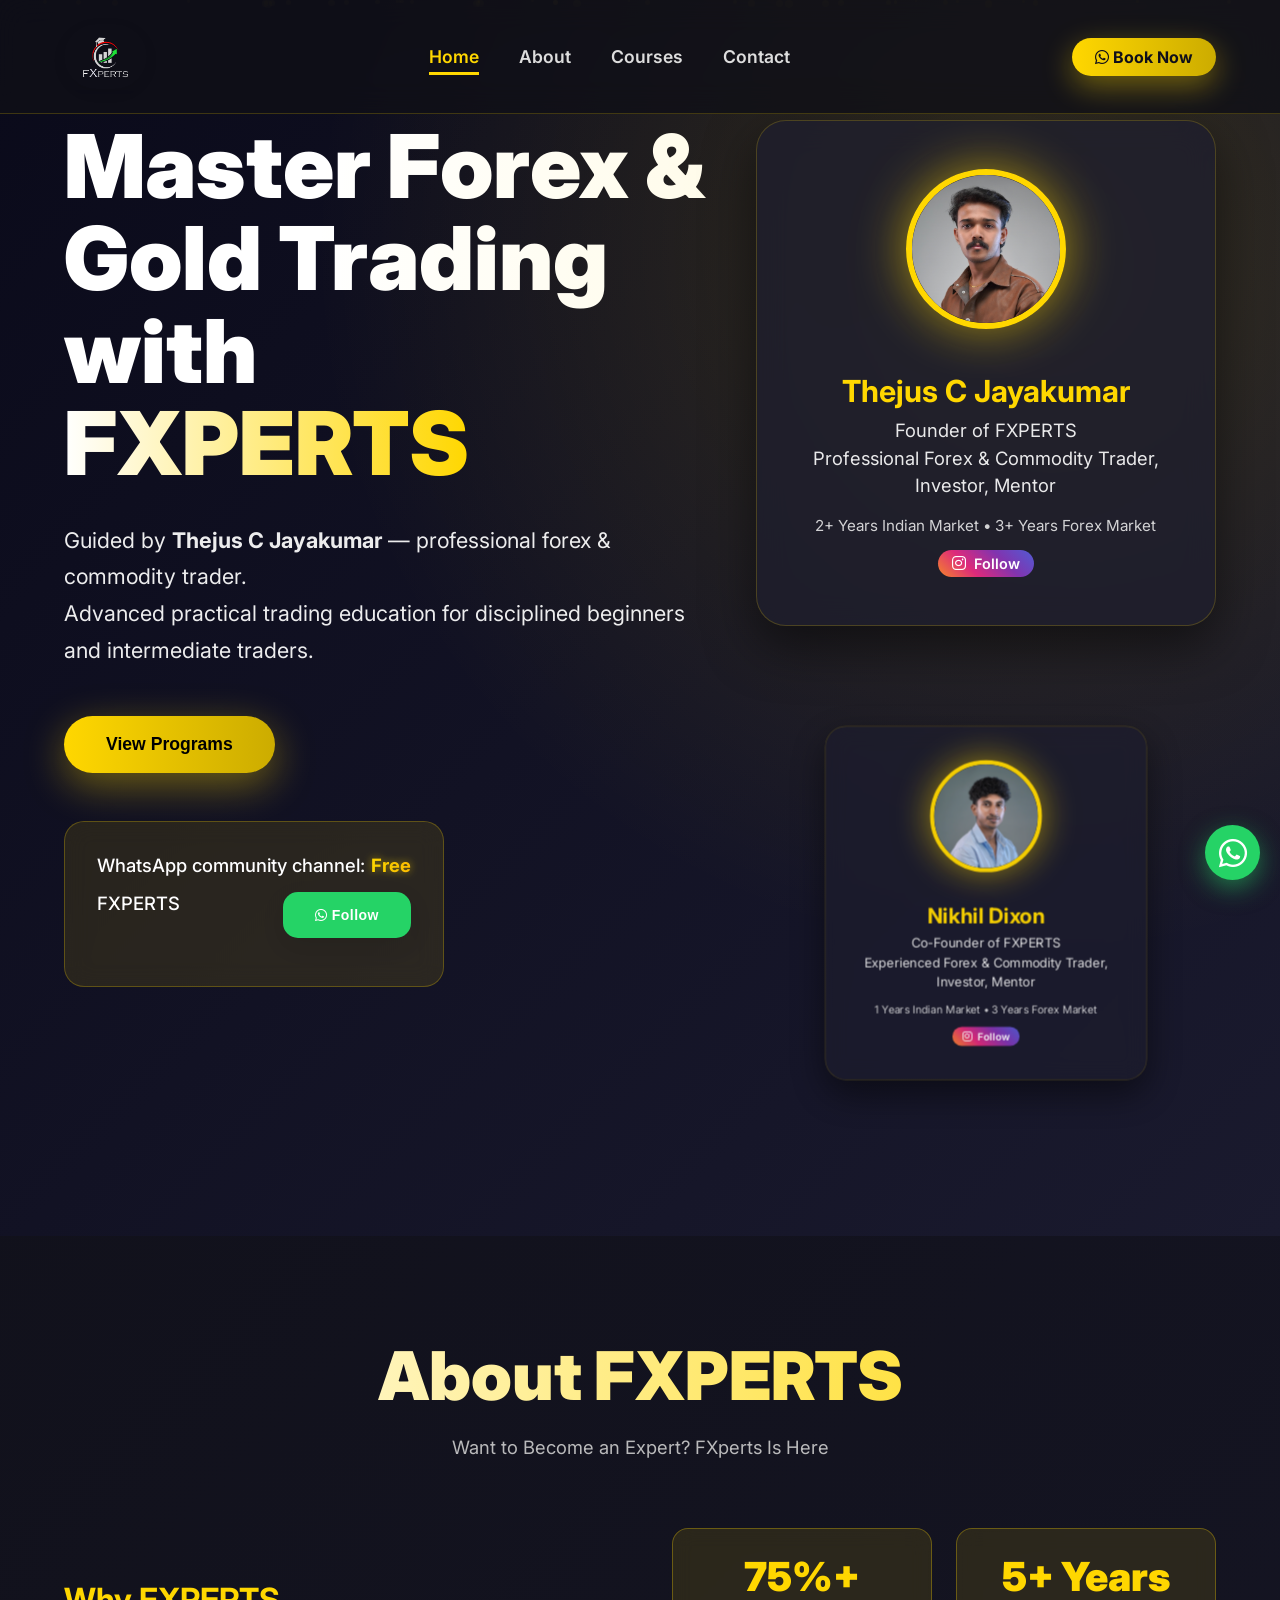
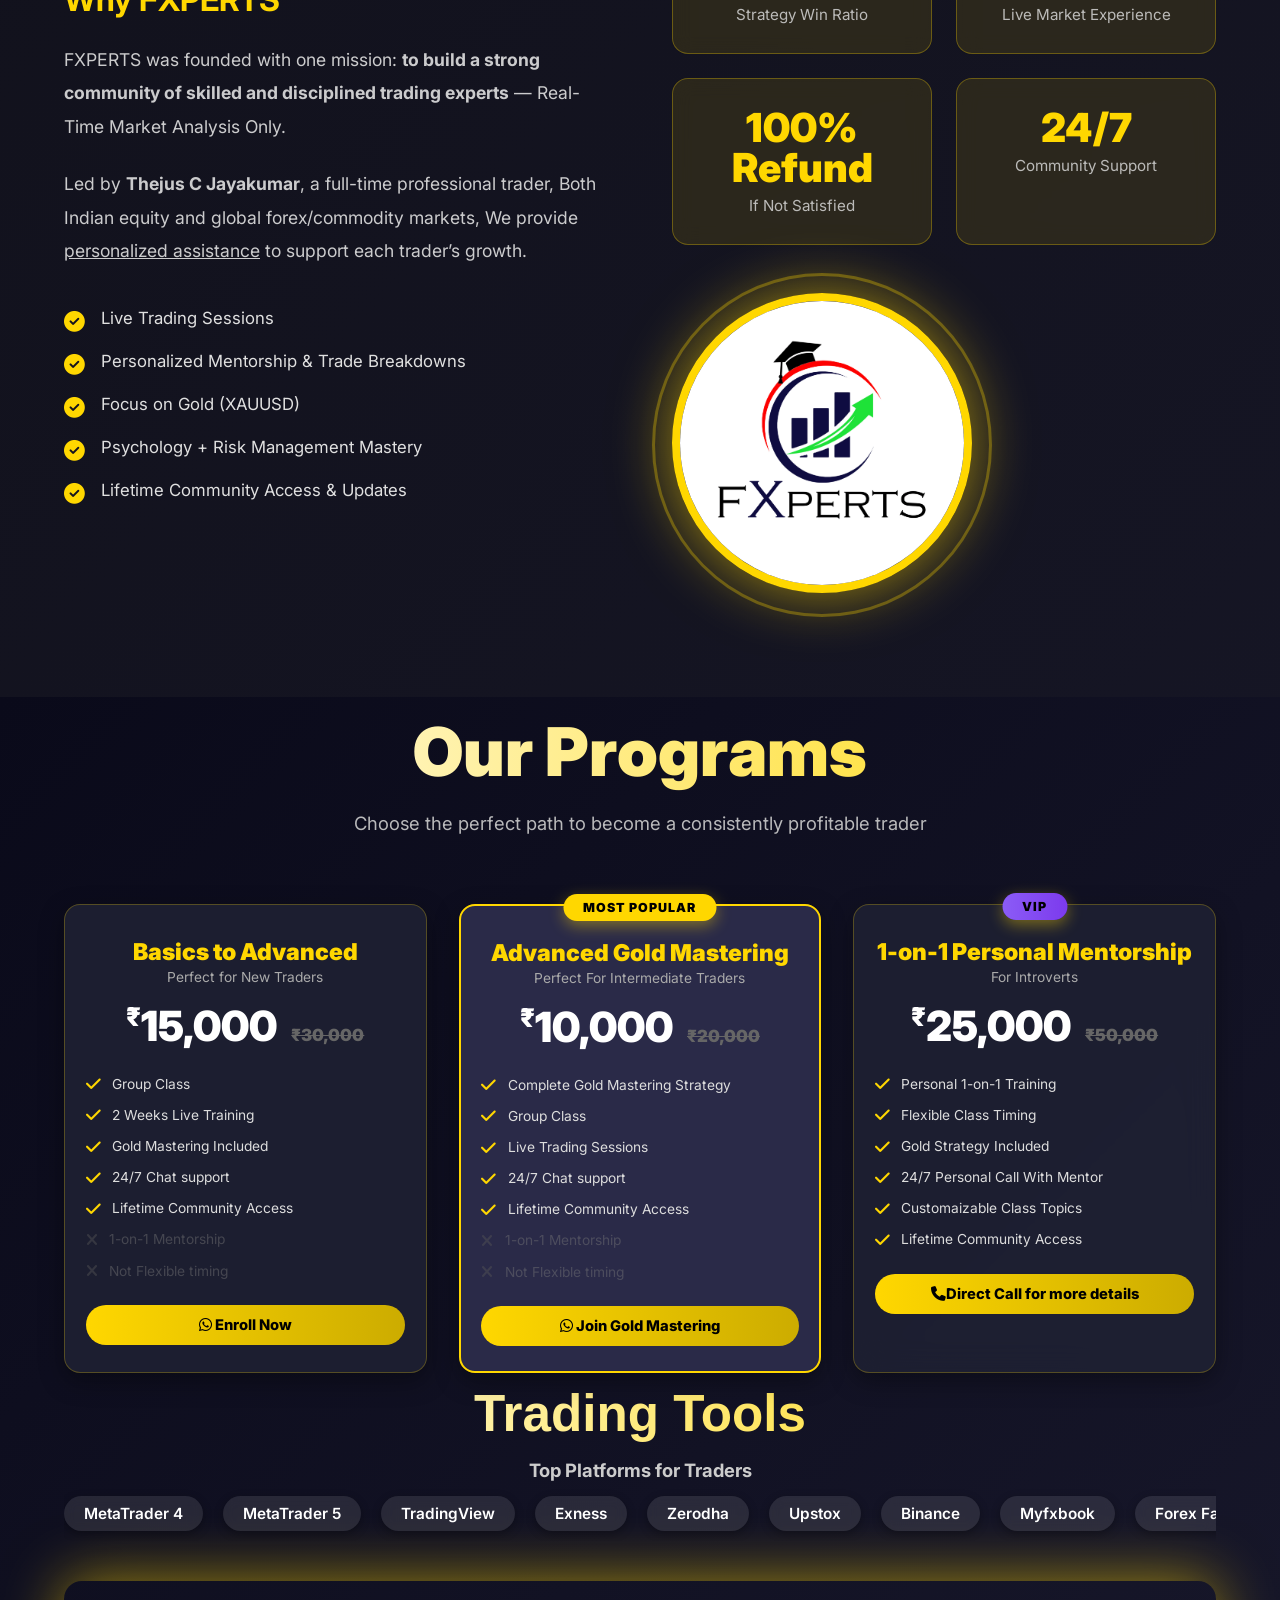
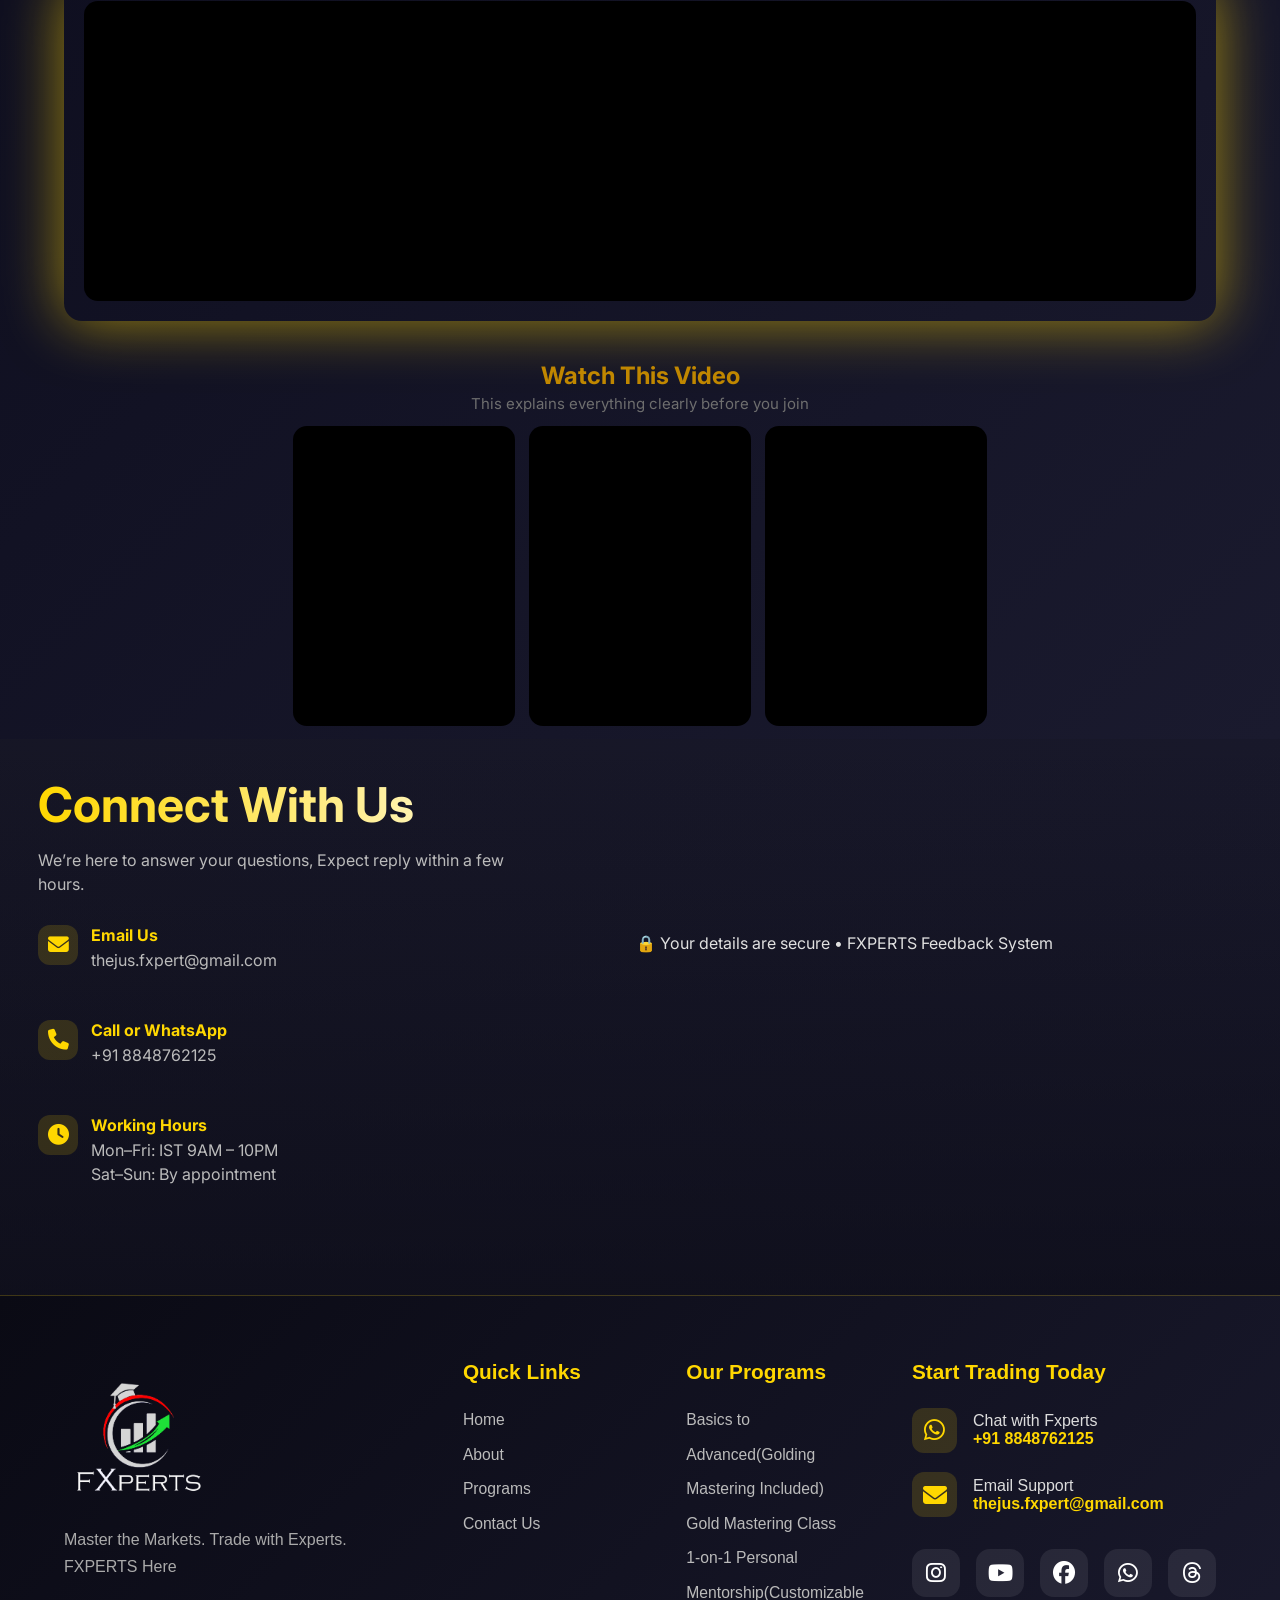
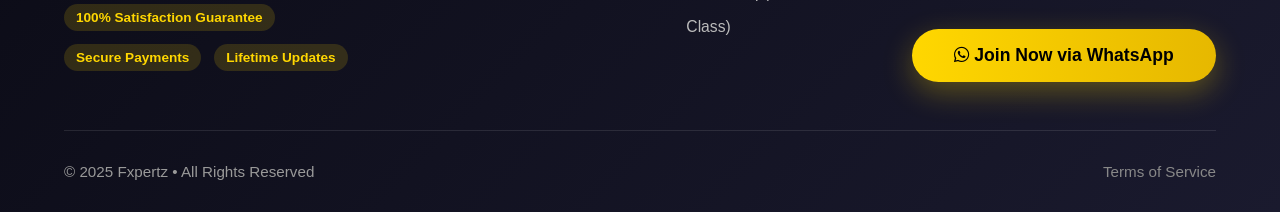
==== commit 27ab2531: "Update Page.html" ====
--- a/Page.html
+++ b/Page.html
@@ -384,7 +384,7 @@
   <div class="reel-box">
     <div class="video-wrapper">
       <iframe 
-        src="https://youtube.com/embed/Z0gc3BvZZC8?autoplay=1&mute=1&controls=0&loop=1&playlist=4B1sWQqs1m4&playsinline=1"
+        src="https://www.youtube.com/embed/Z0gc3BvZZC8?autoplay=1&mute=1&controls=0&loop=1&playlist=4B1sWQqs1m4&playsinline=1"
         frameborder="0"
         allow="autoplay; encrypted-media"
         allowfullscreen>
@@ -723,3 +723,4 @@
 
 
 
+
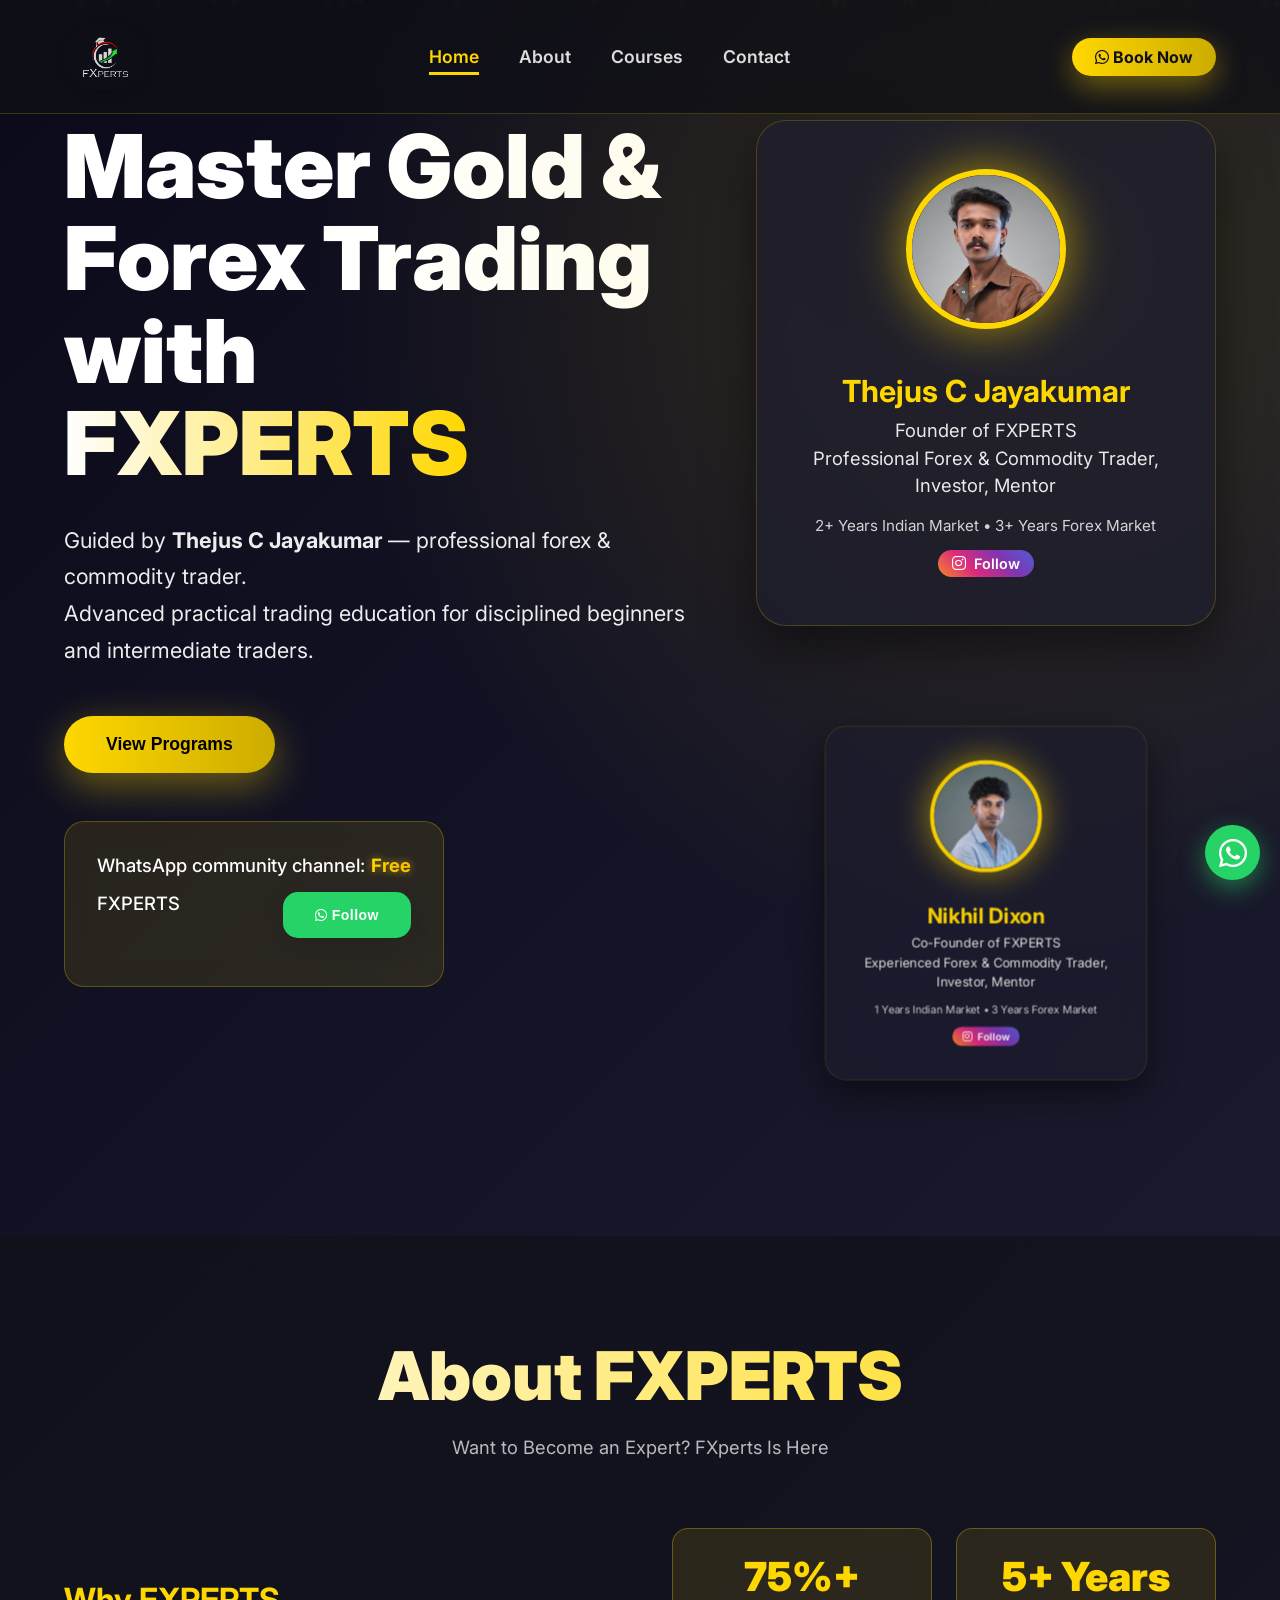
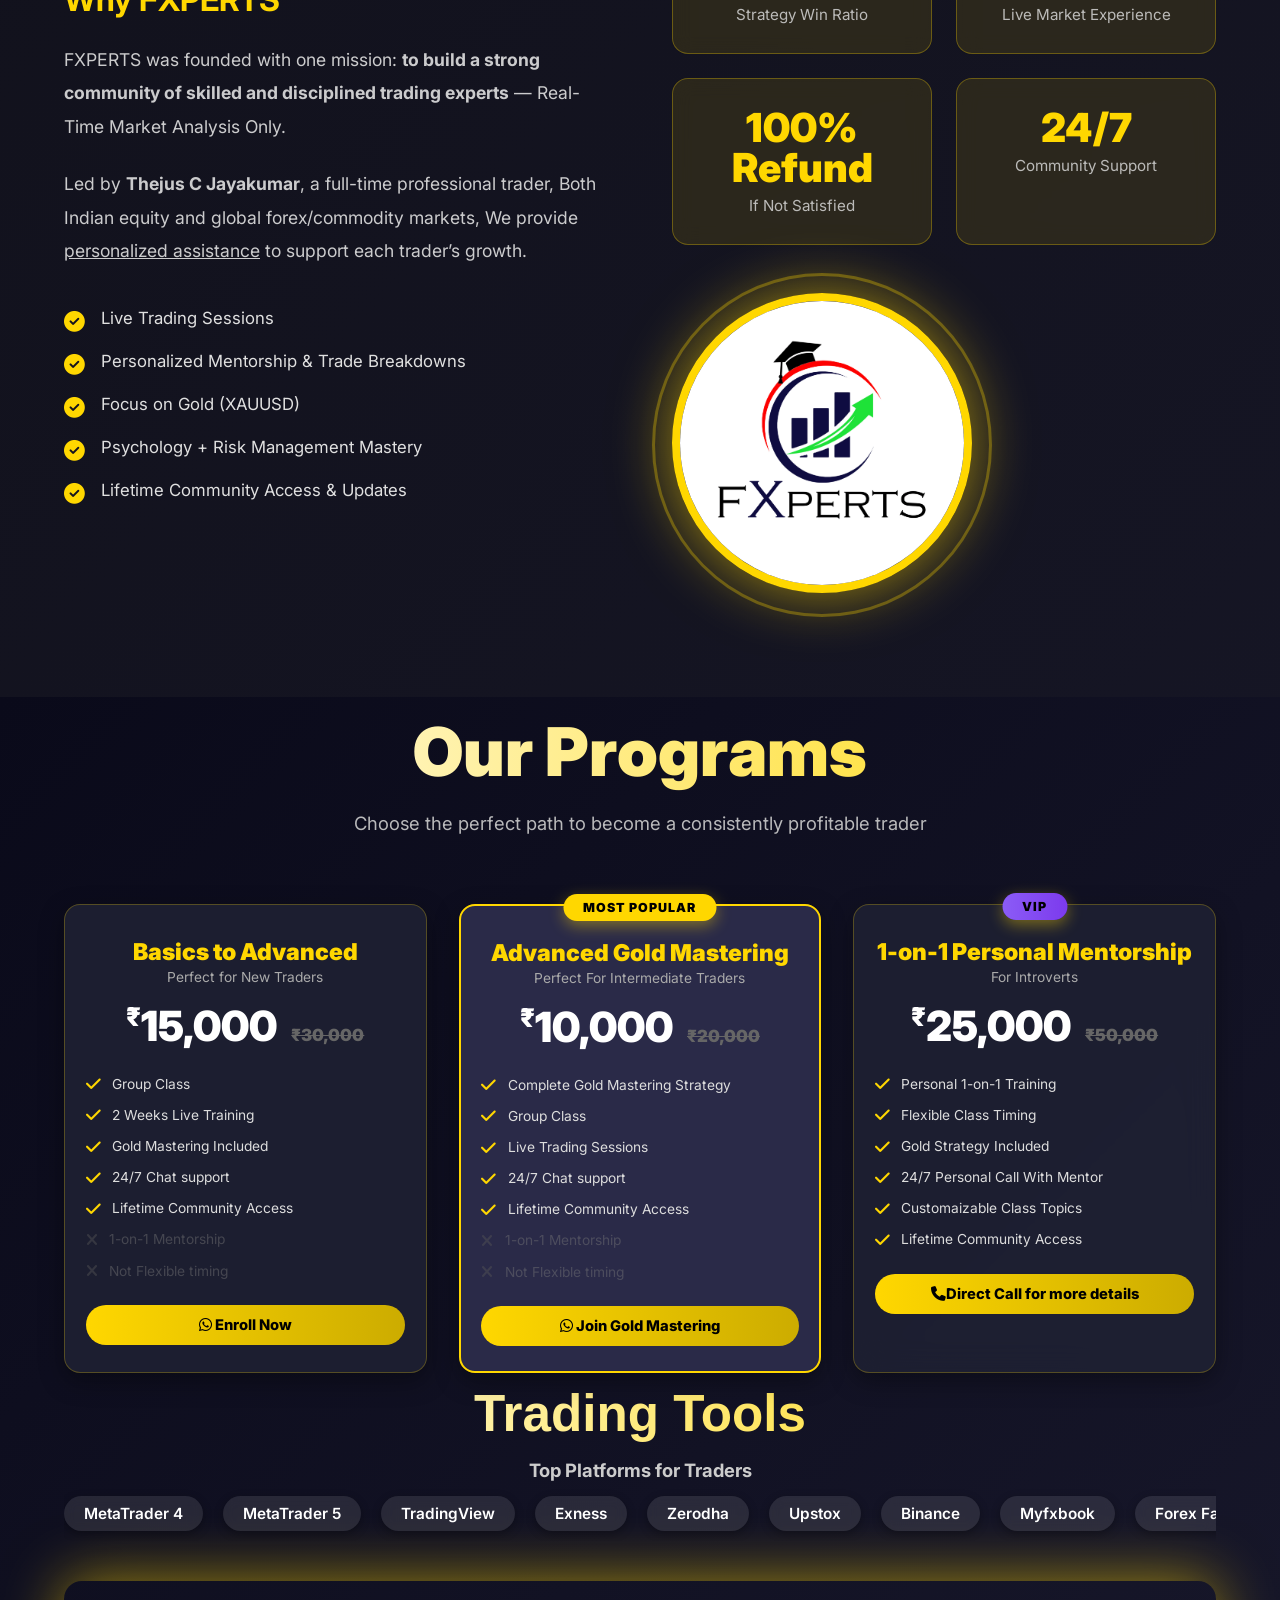
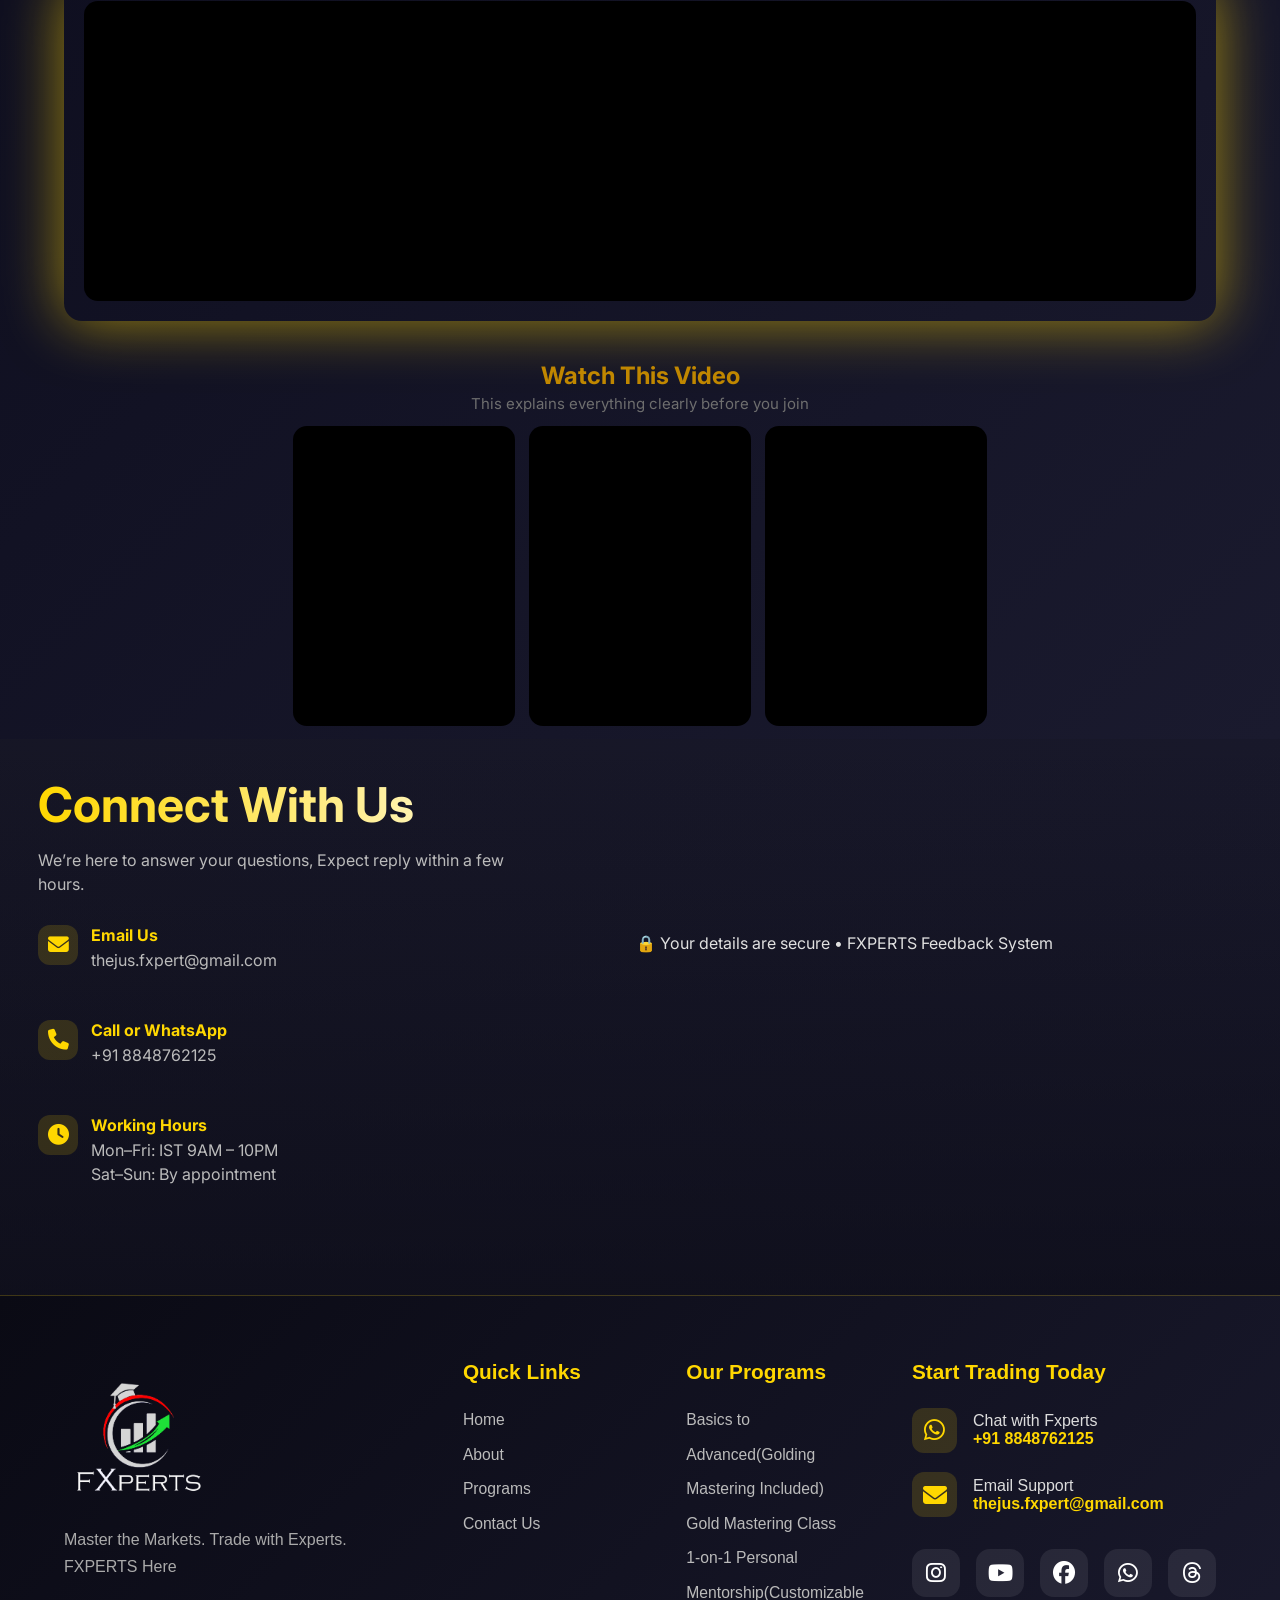
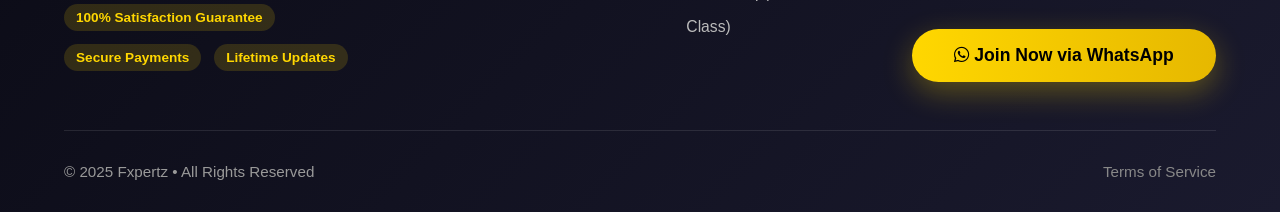
==== commit b97adaa8: "Update Page.html" ====
--- a/Page.html
+++ b/Page.html
@@ -60,7 +60,7 @@
   <section class="hero" id="home">
     <div class="container">
       <div class="left">
-        <h1 class="title">Master Forex & Gold Trading with<br><span>FXPERTS</span></h1>
+        <h1 class="title">Master Gold & Forex Trading with<br><span>FXPERTS</span></h1>
         <p class="subtitle">
           Guided by <strong>Thejus C Jayakumar</strong> — professional forex & commodity trader.<br>
           Advanced practical trading education for disciplined beginners and intermediate traders.
@@ -396,7 +396,7 @@
   <div class="reel-box">
     <div class="video-wrapper">
       <iframe 
-        src="https://www.youtube.com/embed/4B1sWQqs1m4?autoplay=1&mute=1&controls=0&loop=1&playlist=4B1sWQqs1m4&playsinline=1"
+        src="https://youtube.com/shorts/6kYqXUK-hII?si=BNIUDjr1NdXBmmsi"
         frameborder="0"
         allow="autoplay; encrypted-media"
         allowfullscreen>
@@ -724,3 +724,4 @@
 
 
 
+
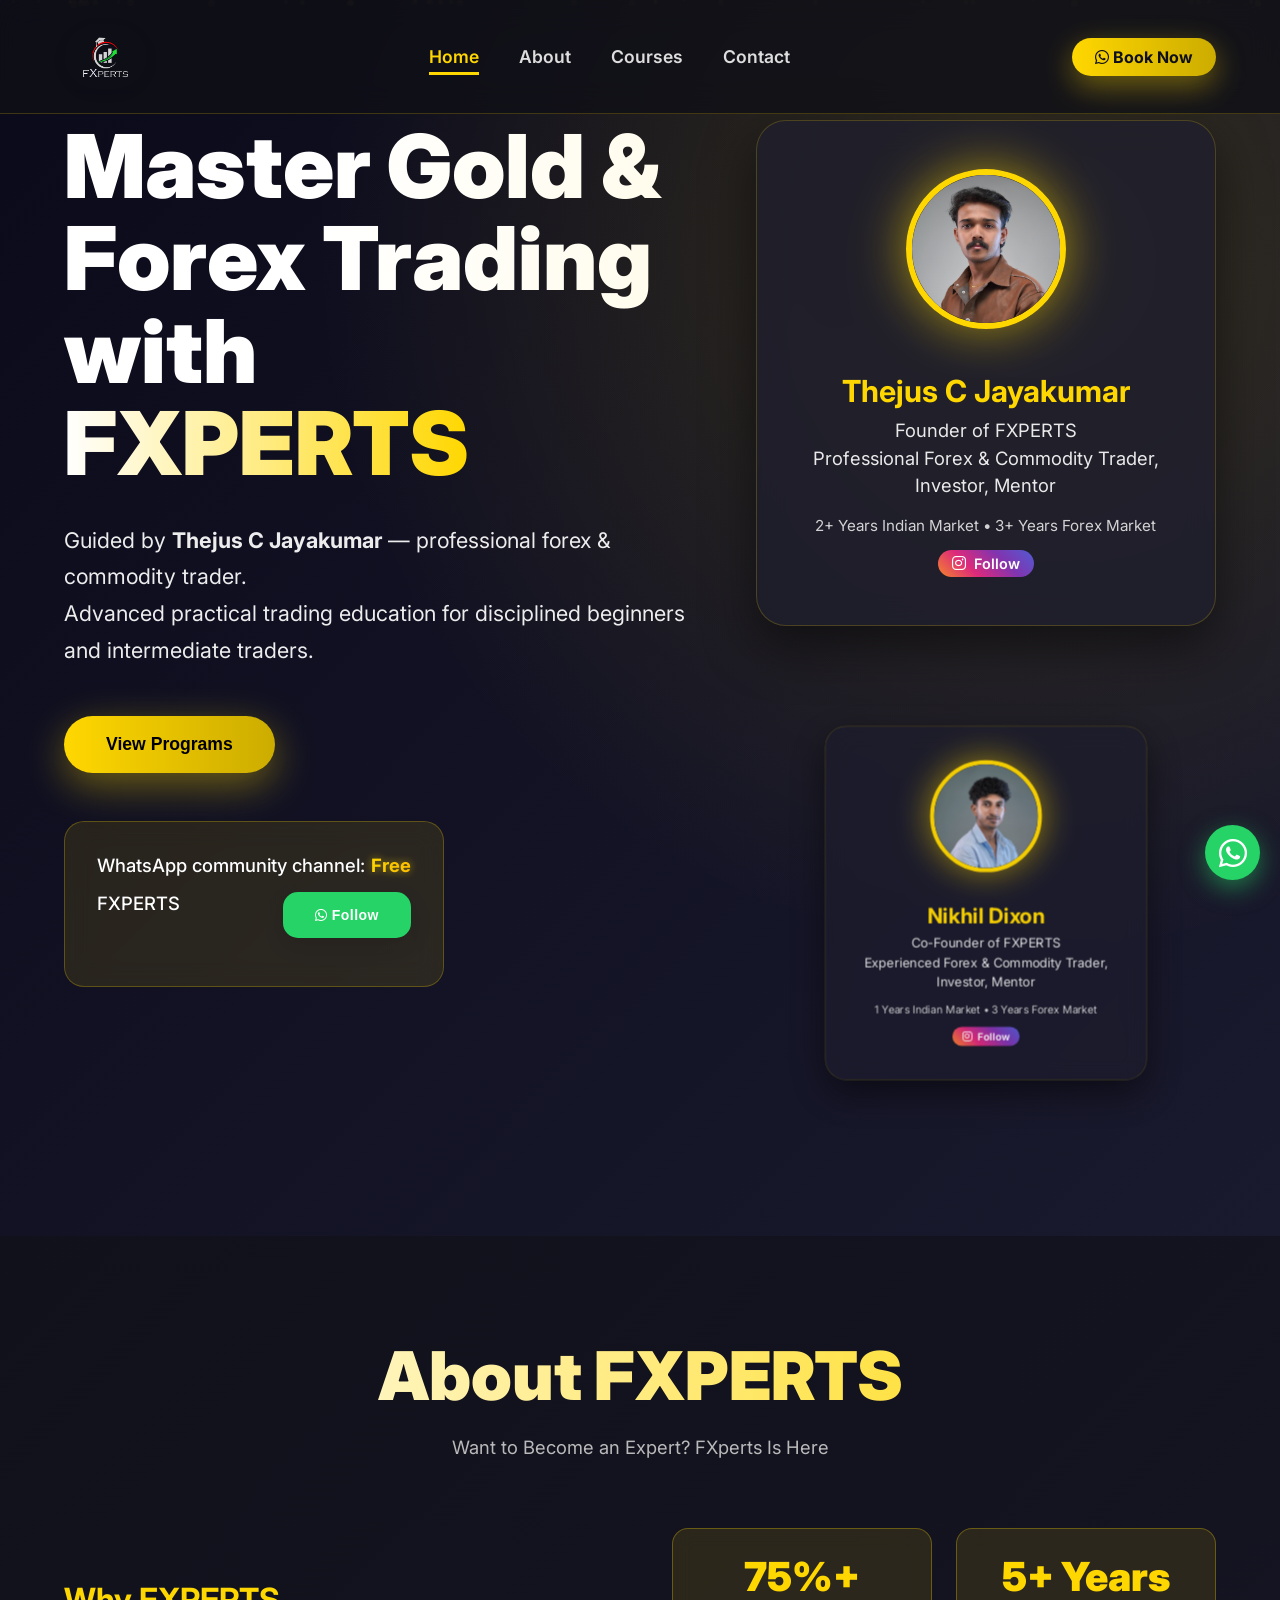
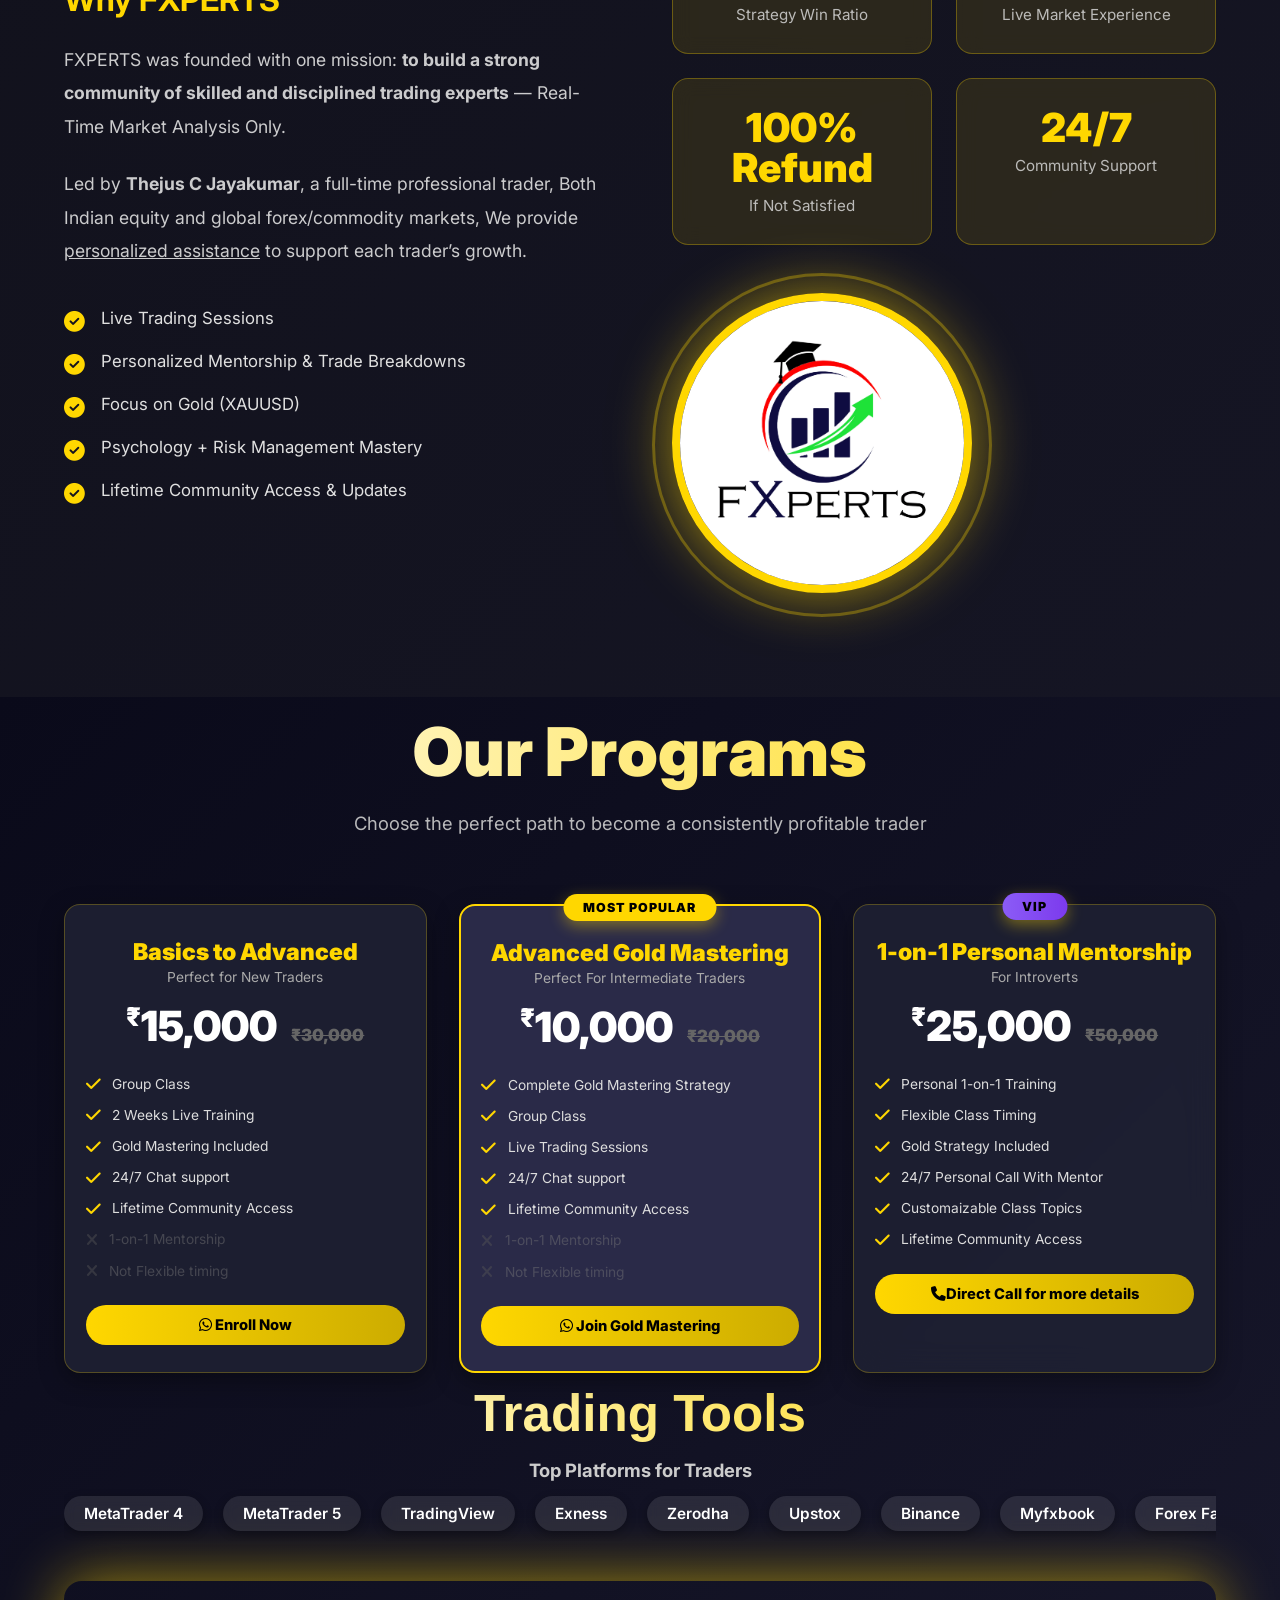
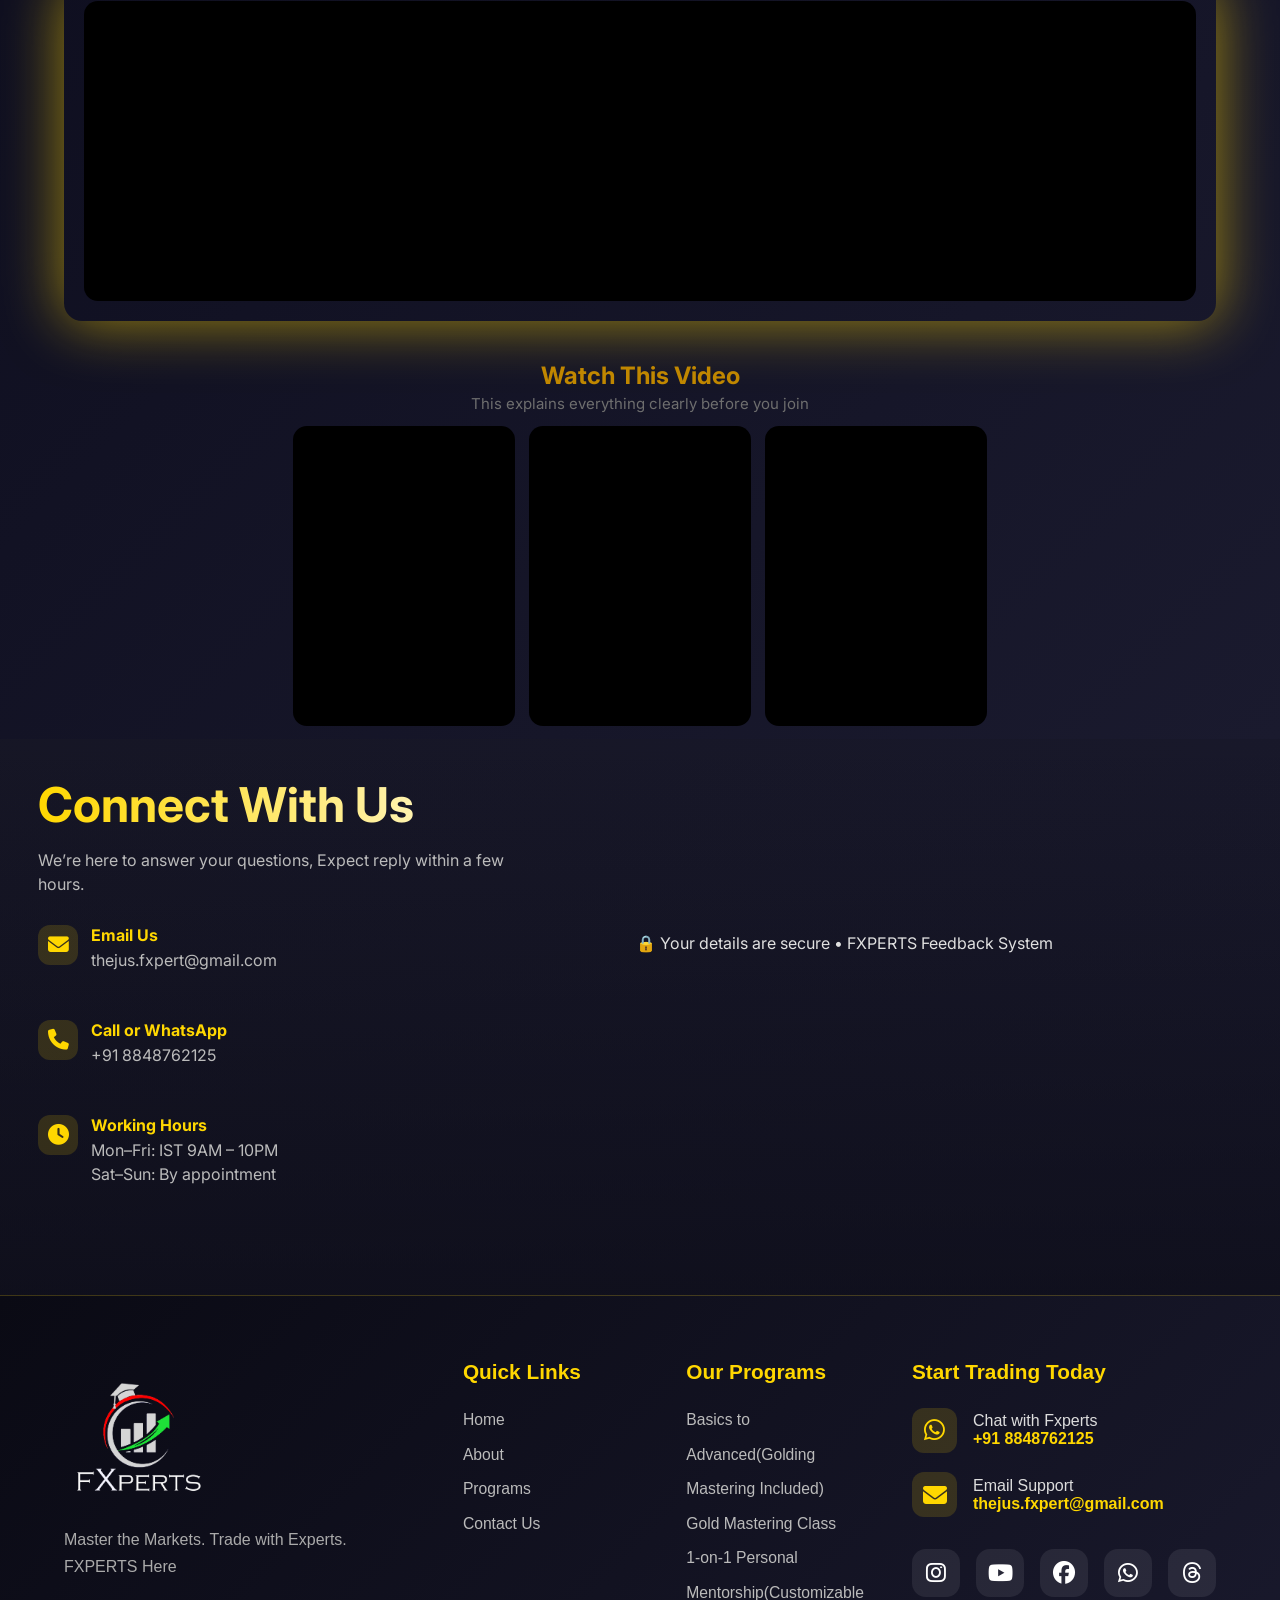
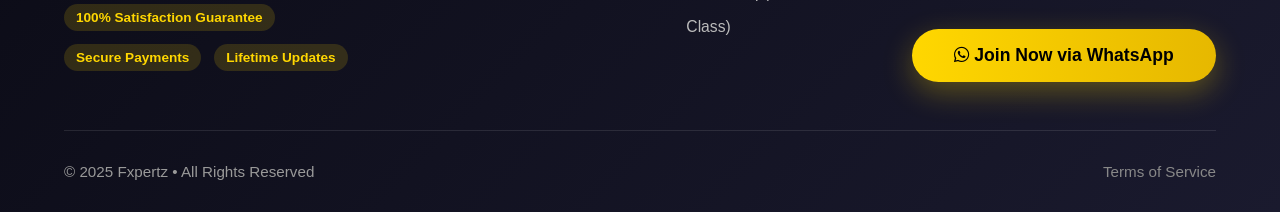
==== commit 5217c69b: "Update Page.html" ====
--- a/Page.html
+++ b/Page.html
@@ -396,7 +396,7 @@
   <div class="reel-box">
     <div class="video-wrapper">
       <iframe 
-        src="https://youtube.com/shorts/6kYqXUK-hII?si=BNIUDjr1NdXBmmsi"
+        src="https://www.youtube.com/embed/6kYqXUK-hII?autoplay=1&mute=1&controls=0&loop=1&playlist=6kYqXUK-hII&playsinline=1"
         frameborder="0"
         allow="autoplay; encrypted-media"
         allowfullscreen>
@@ -725,3 +725,4 @@
 
 
 
+
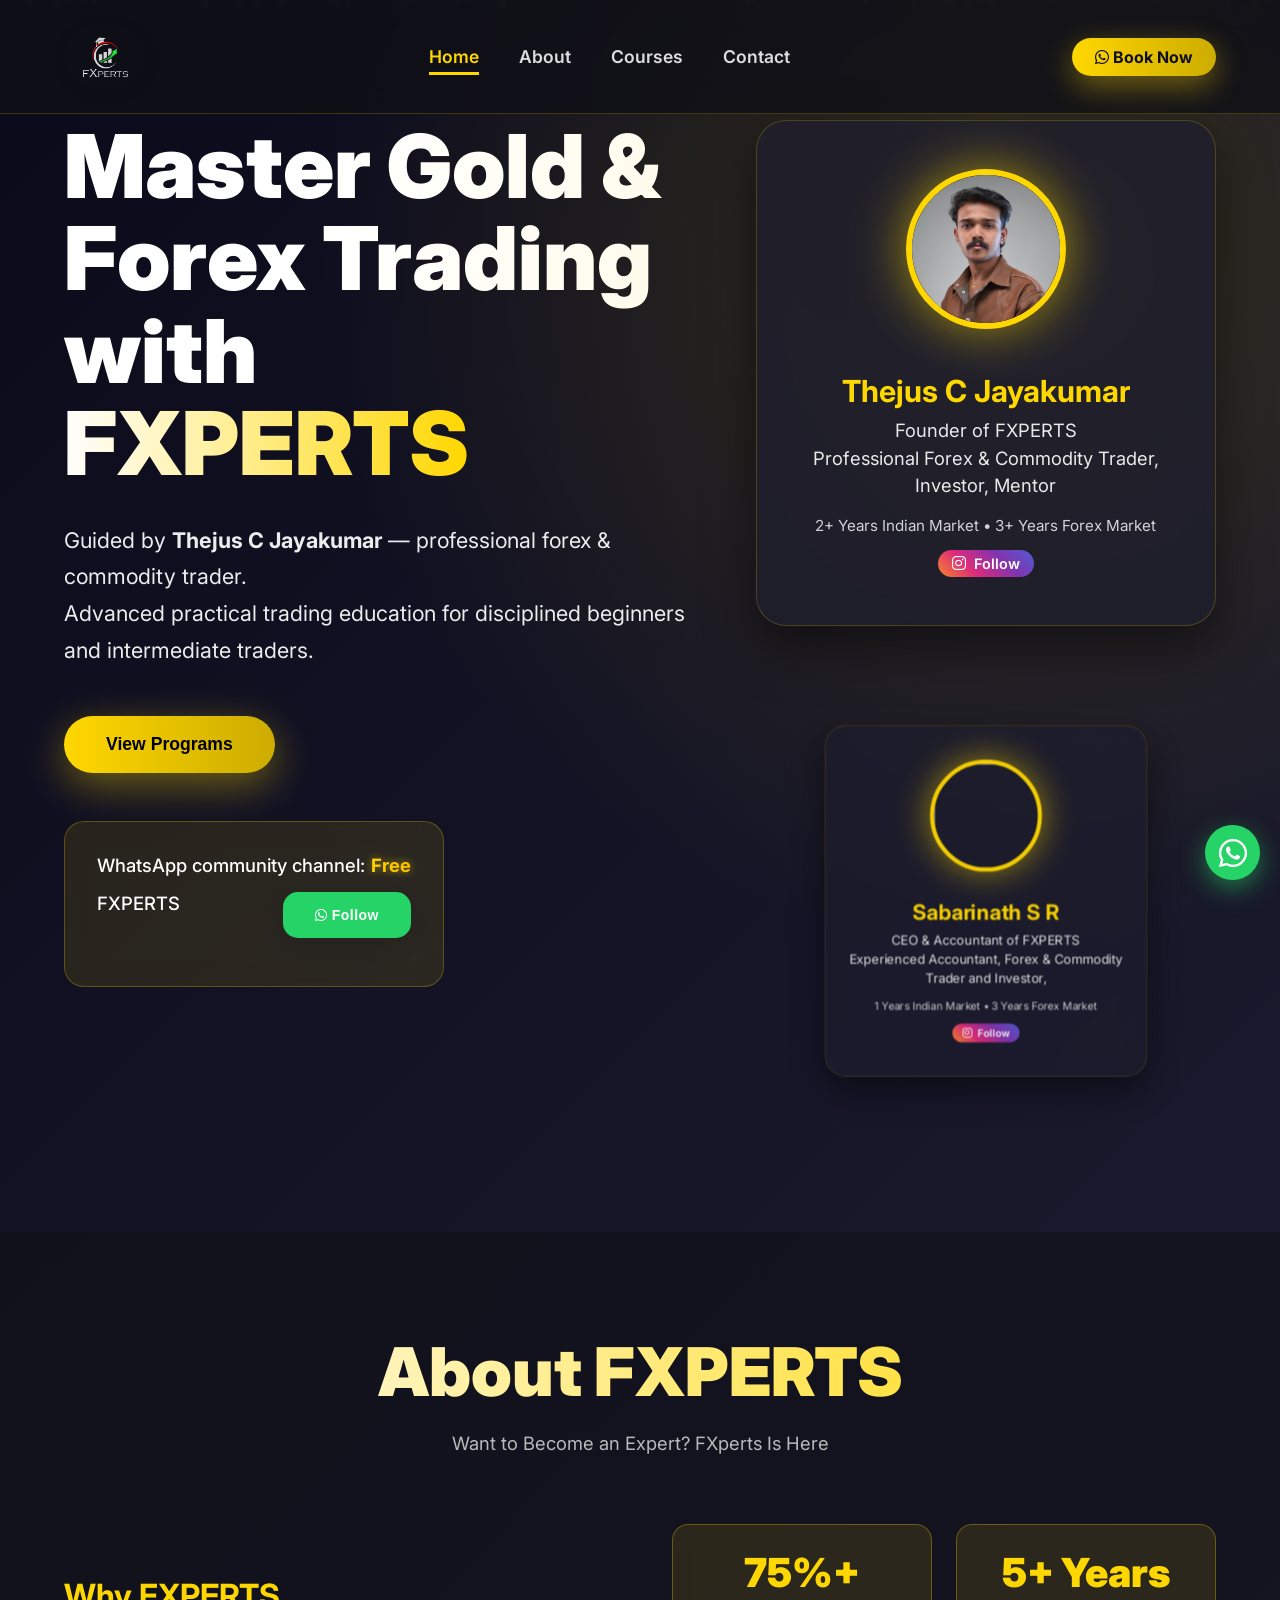
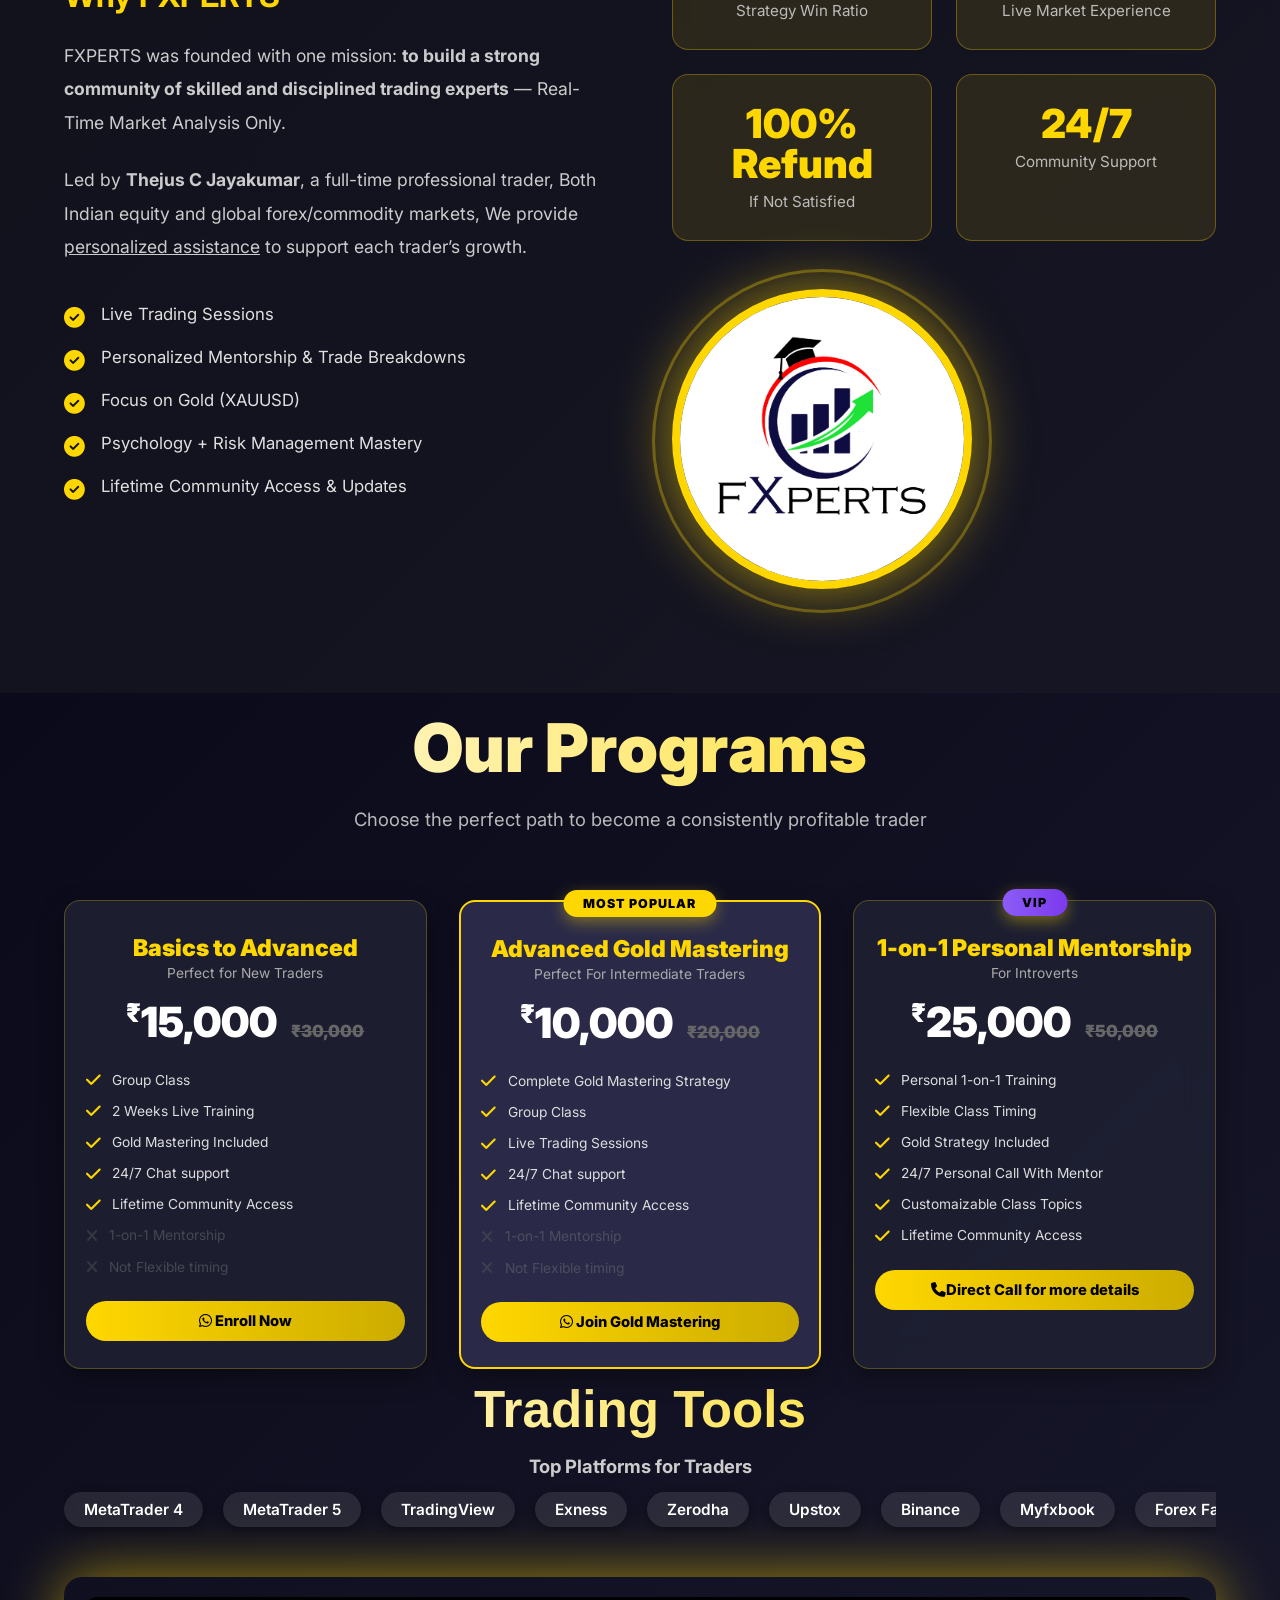
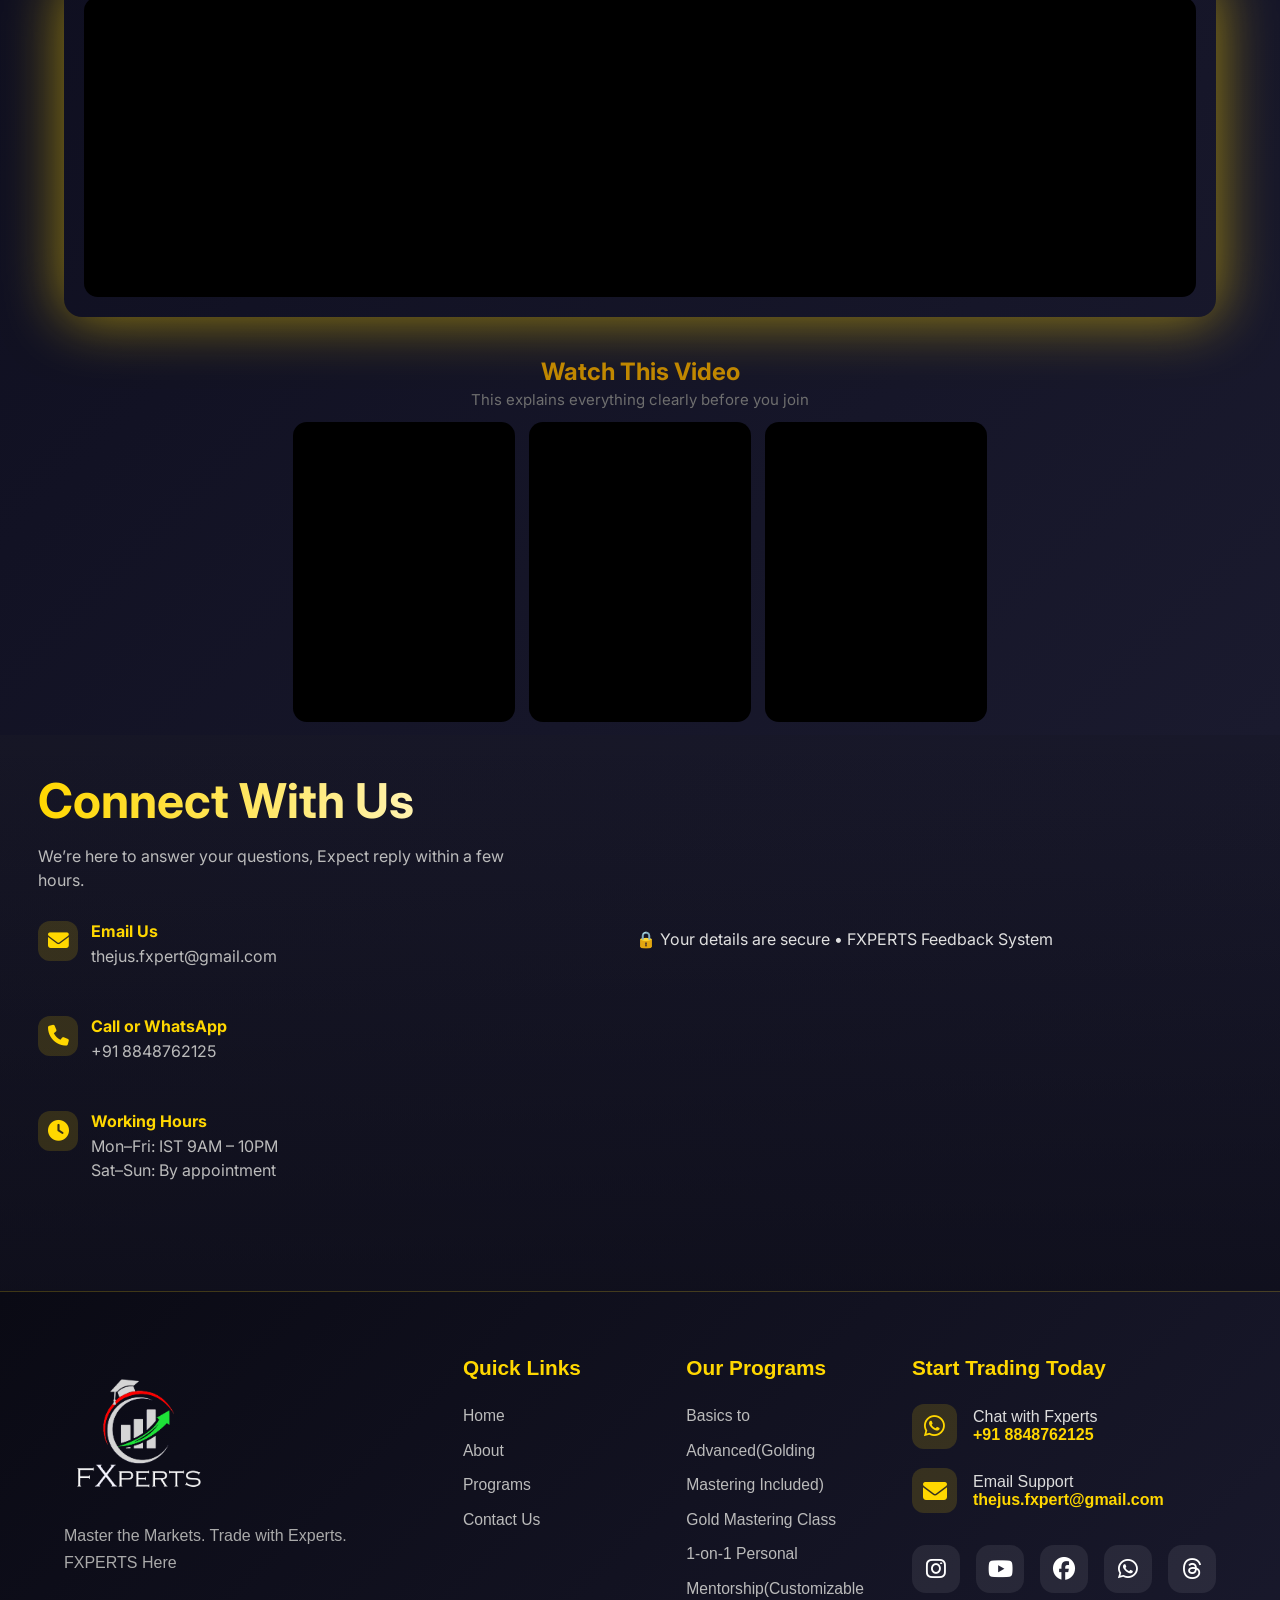
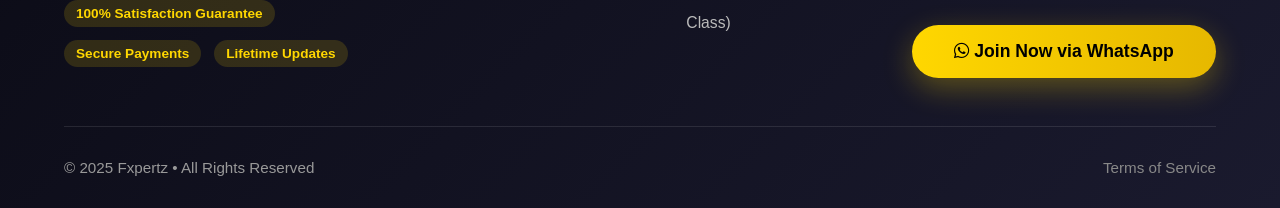
==== commit 1443200c: "Update Page.html" ====
--- a/Page.html
+++ b/Page.html
@@ -105,12 +105,12 @@
 <!-- SECOND CARD → MEDIUM SIZE -->
 <div class="profile-card medium-card">
     <img src="profile2.png" class="avatar" />
-    <h2>Nikhil Dixon</h2>
-    <p class="role">Co-Founder of FXPERTS<br>Experienced Forex & Commodity Trader, Investor, Mentor</p>
+    <h2>Sabarinath S R</h2>
+    <p class="role">CEO & Accountant of FXPERTS<br>Experienced Accountant, Forex & Commodity Trader and Investor, </p>
     <p class="experience">1 Years Indian Market • 3 Years Forex Market</p>
 
     <!-- Instagram Button -->
-    <a href="https://www.instagram.com/nicki.fx?igsh=MnljeXpvYXZzNm9j" target="_blank" class="insta-btn">
+    <a href="https://www.instagram.com/w.sharann?igsh=YnhnZzQ2NGx1OTk0" target="_blank" class="insta-btn">
       <i class="fab fa-instagram"></i> Follow
     </a>
   </div>
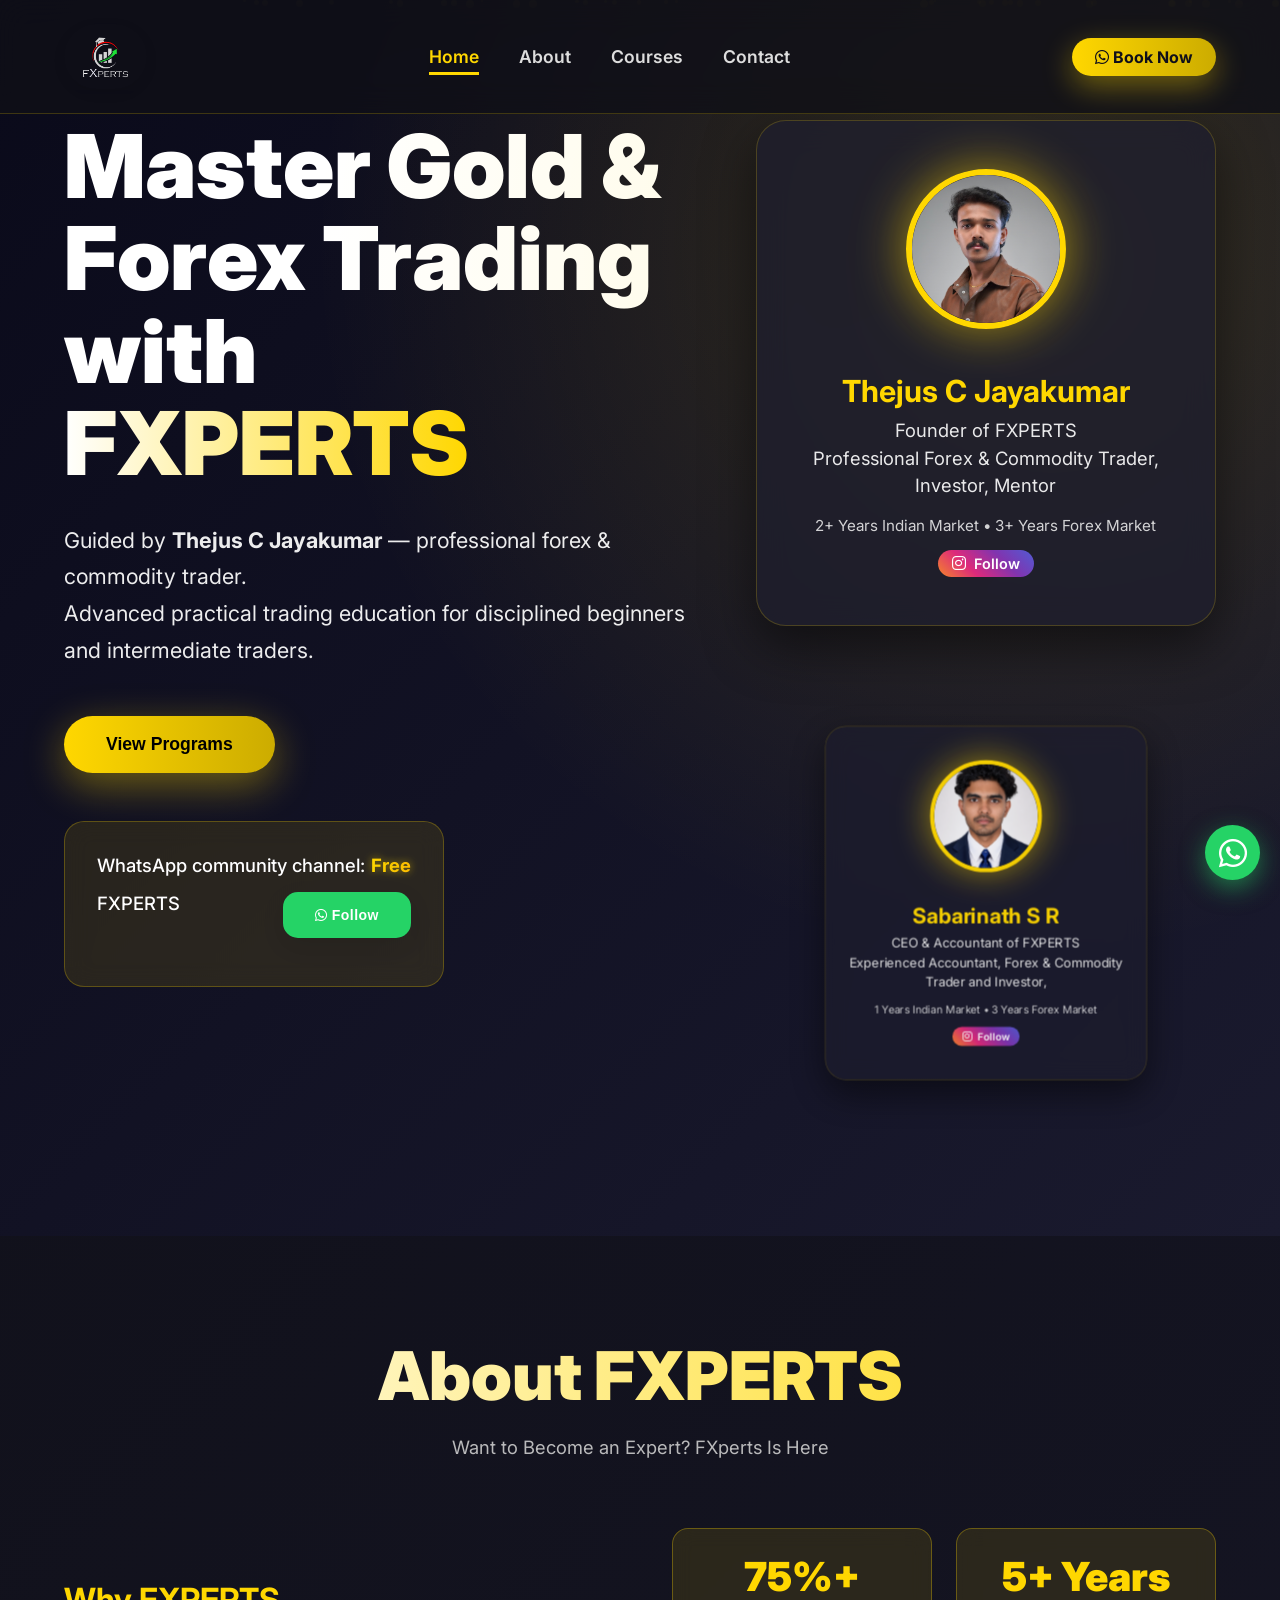
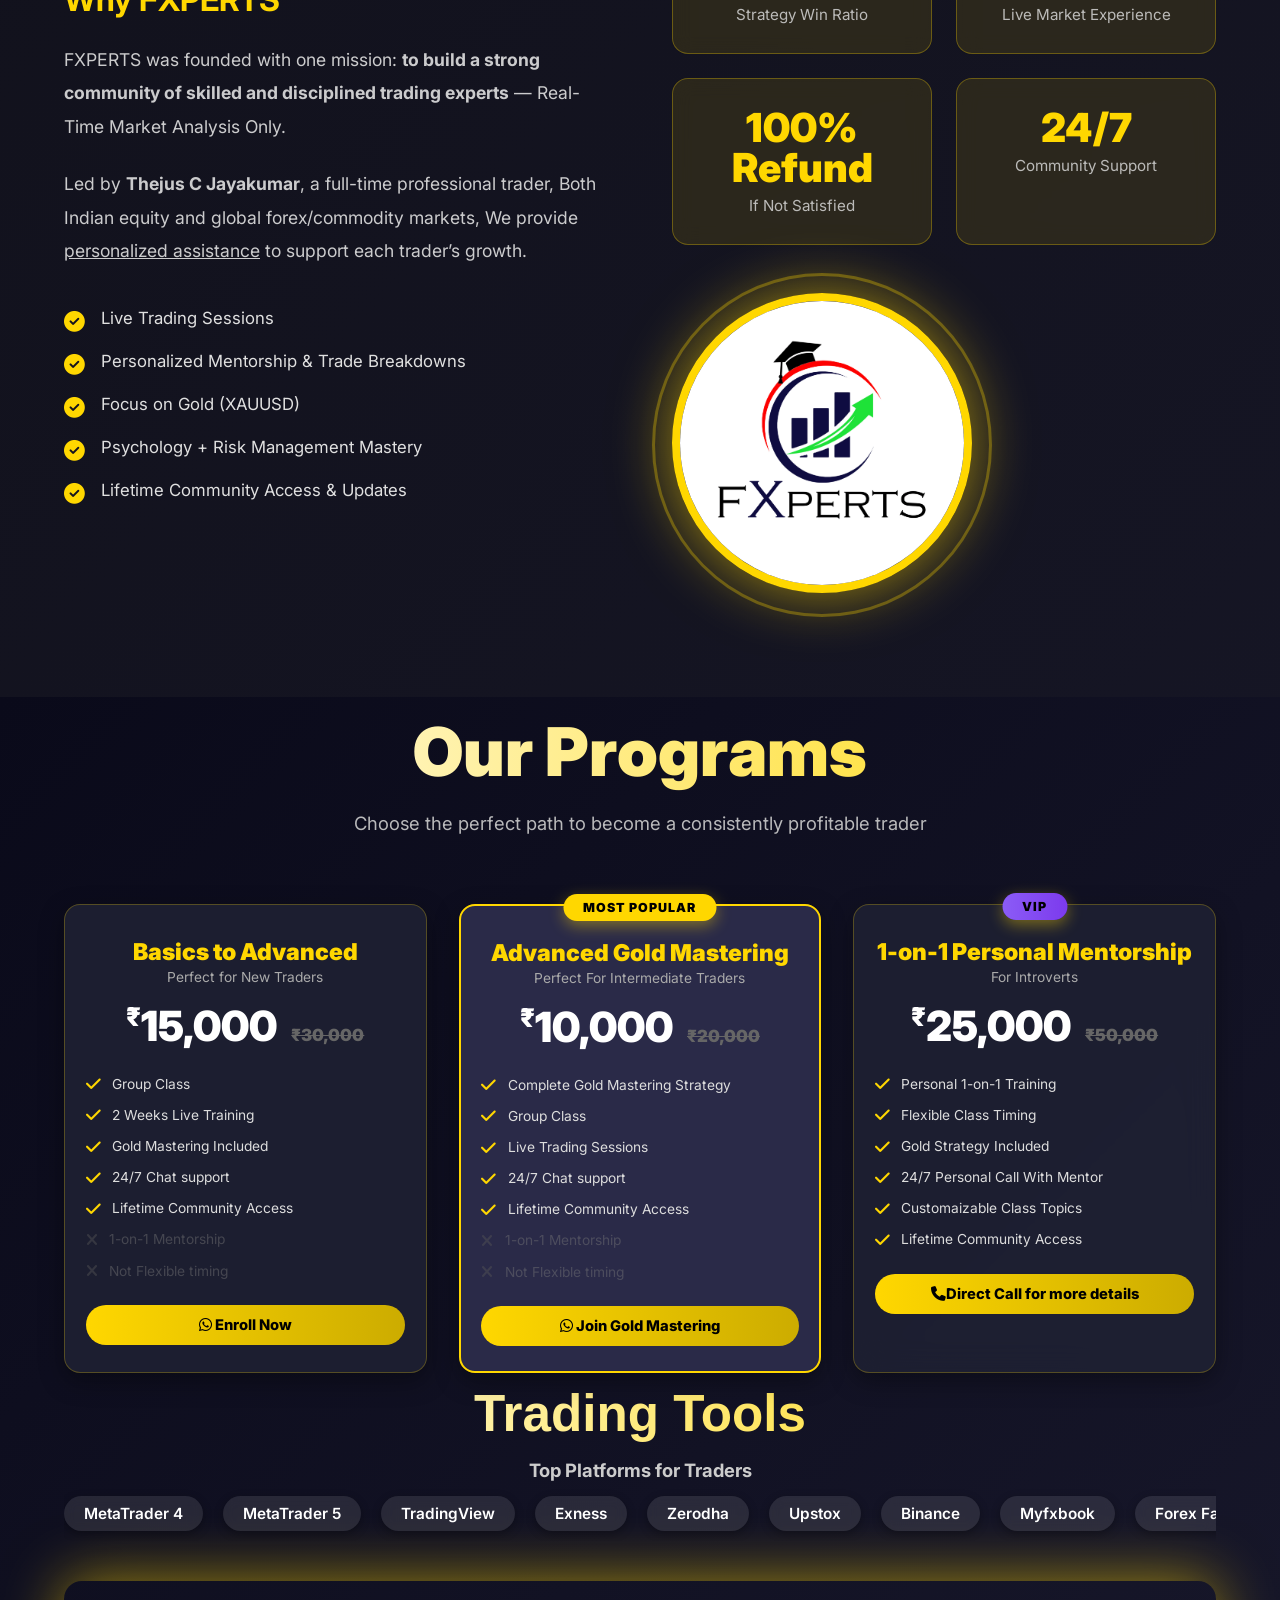
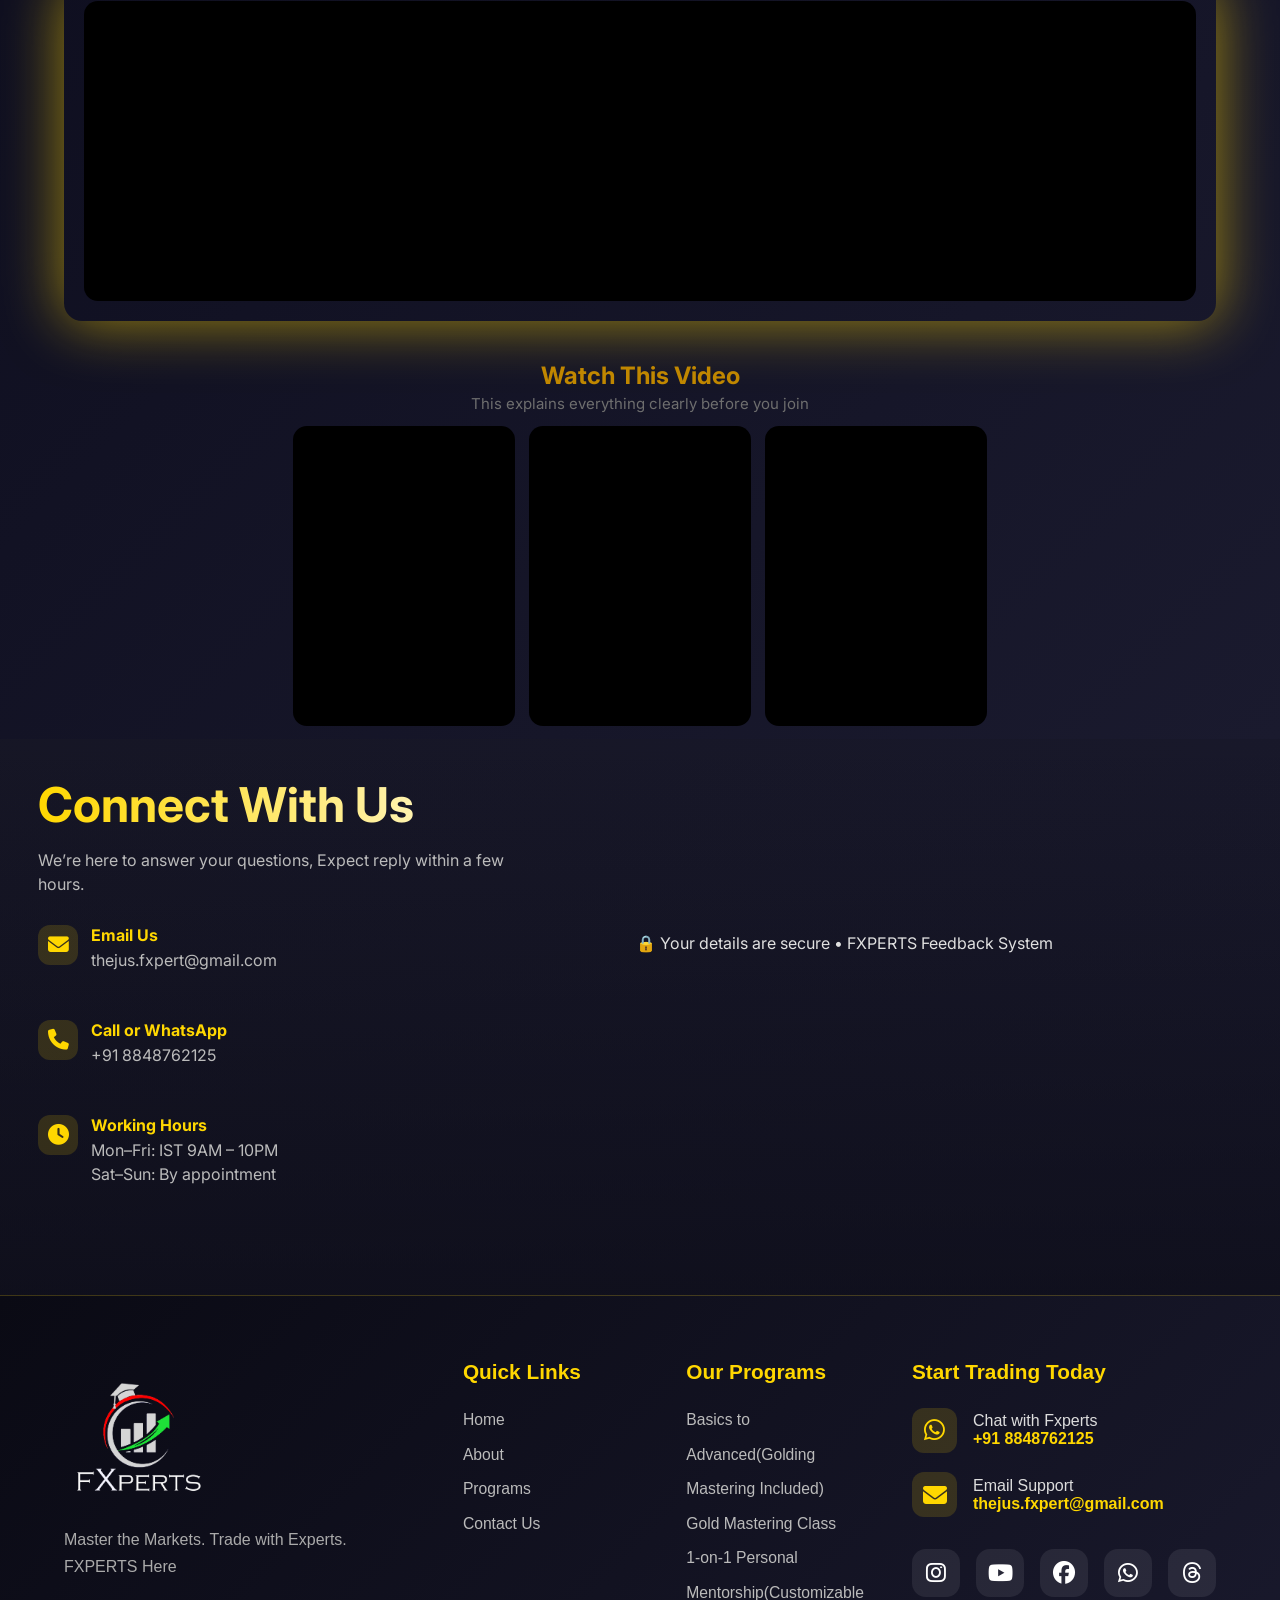
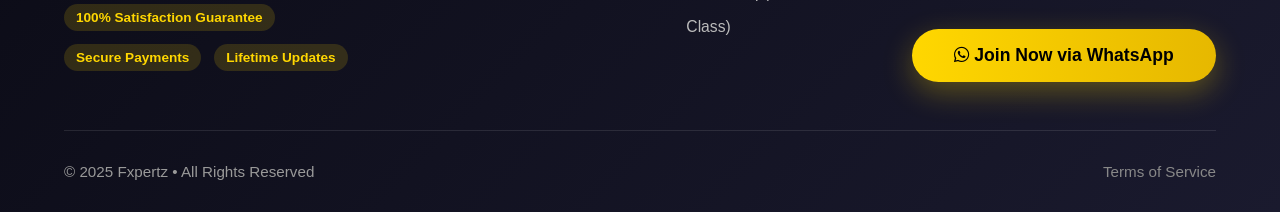
==== commit b30f2ed9: "Update Page.html" ====
--- a/Page.html
+++ b/Page.html
@@ -104,7 +104,7 @@
 
 <!-- SECOND CARD → MEDIUM SIZE -->
 <div class="profile-card medium-card">
-    <img src="profile2.png" class="avatar" />
+    <img src="profile2 .png" class="avatar" />
     <h2>Sabarinath S R</h2>
     <p class="role">CEO & Accountant of FXPERTS<br>Experienced Accountant, Forex & Commodity Trader and Investor, </p>
     <p class="experience">1 Years Indian Market • 3 Years Forex Market</p>
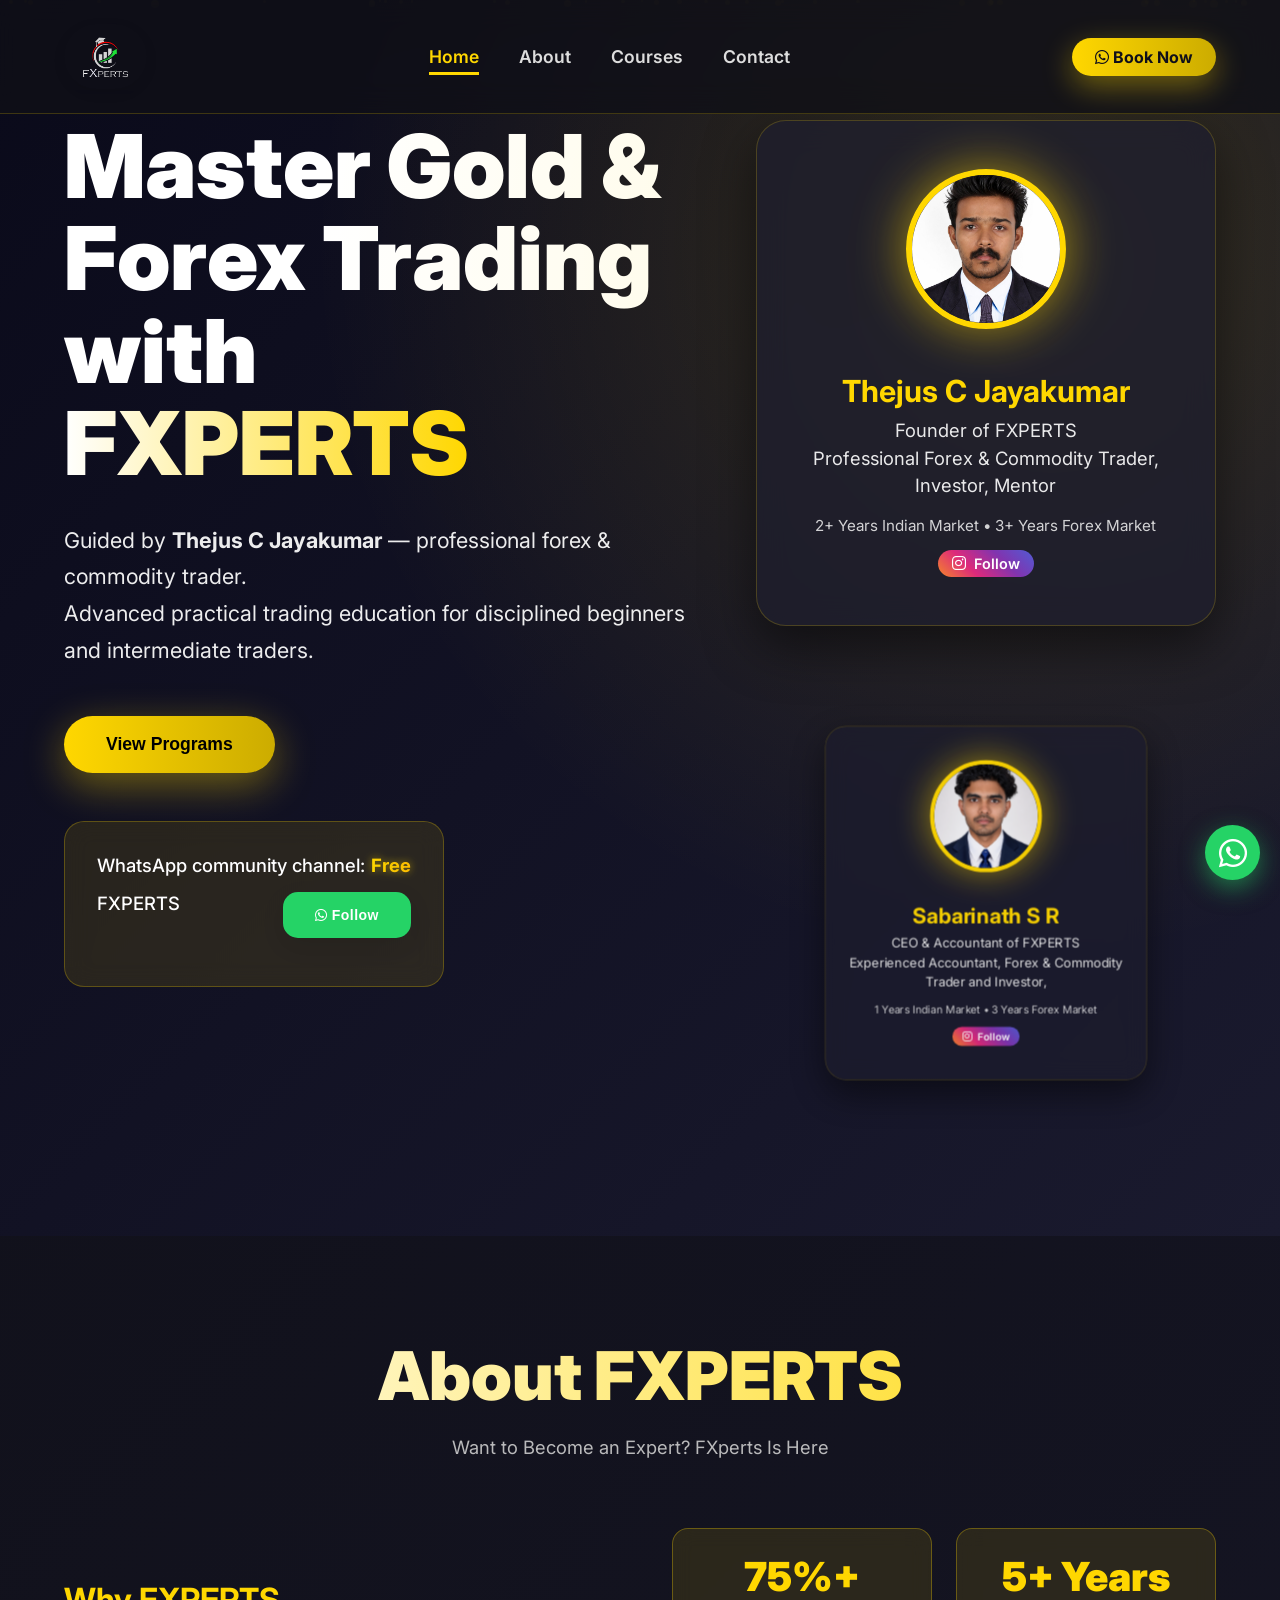
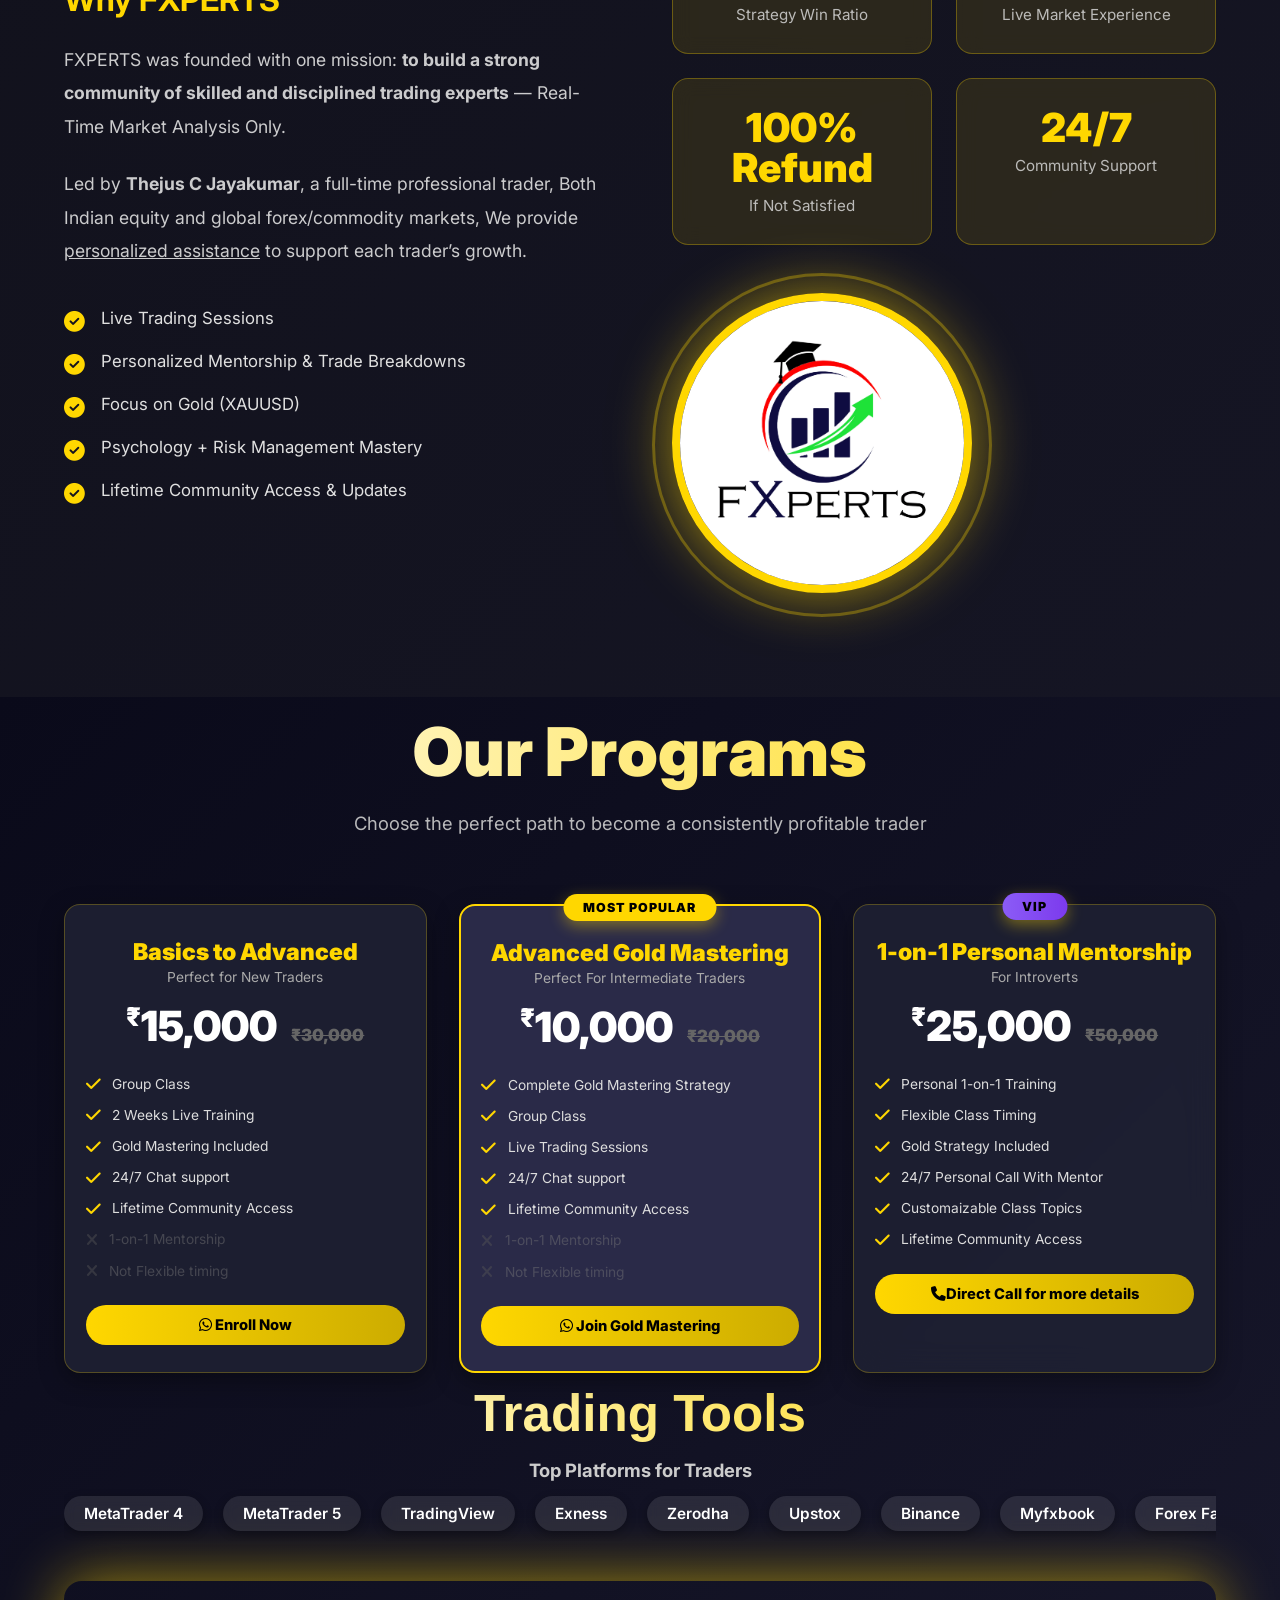
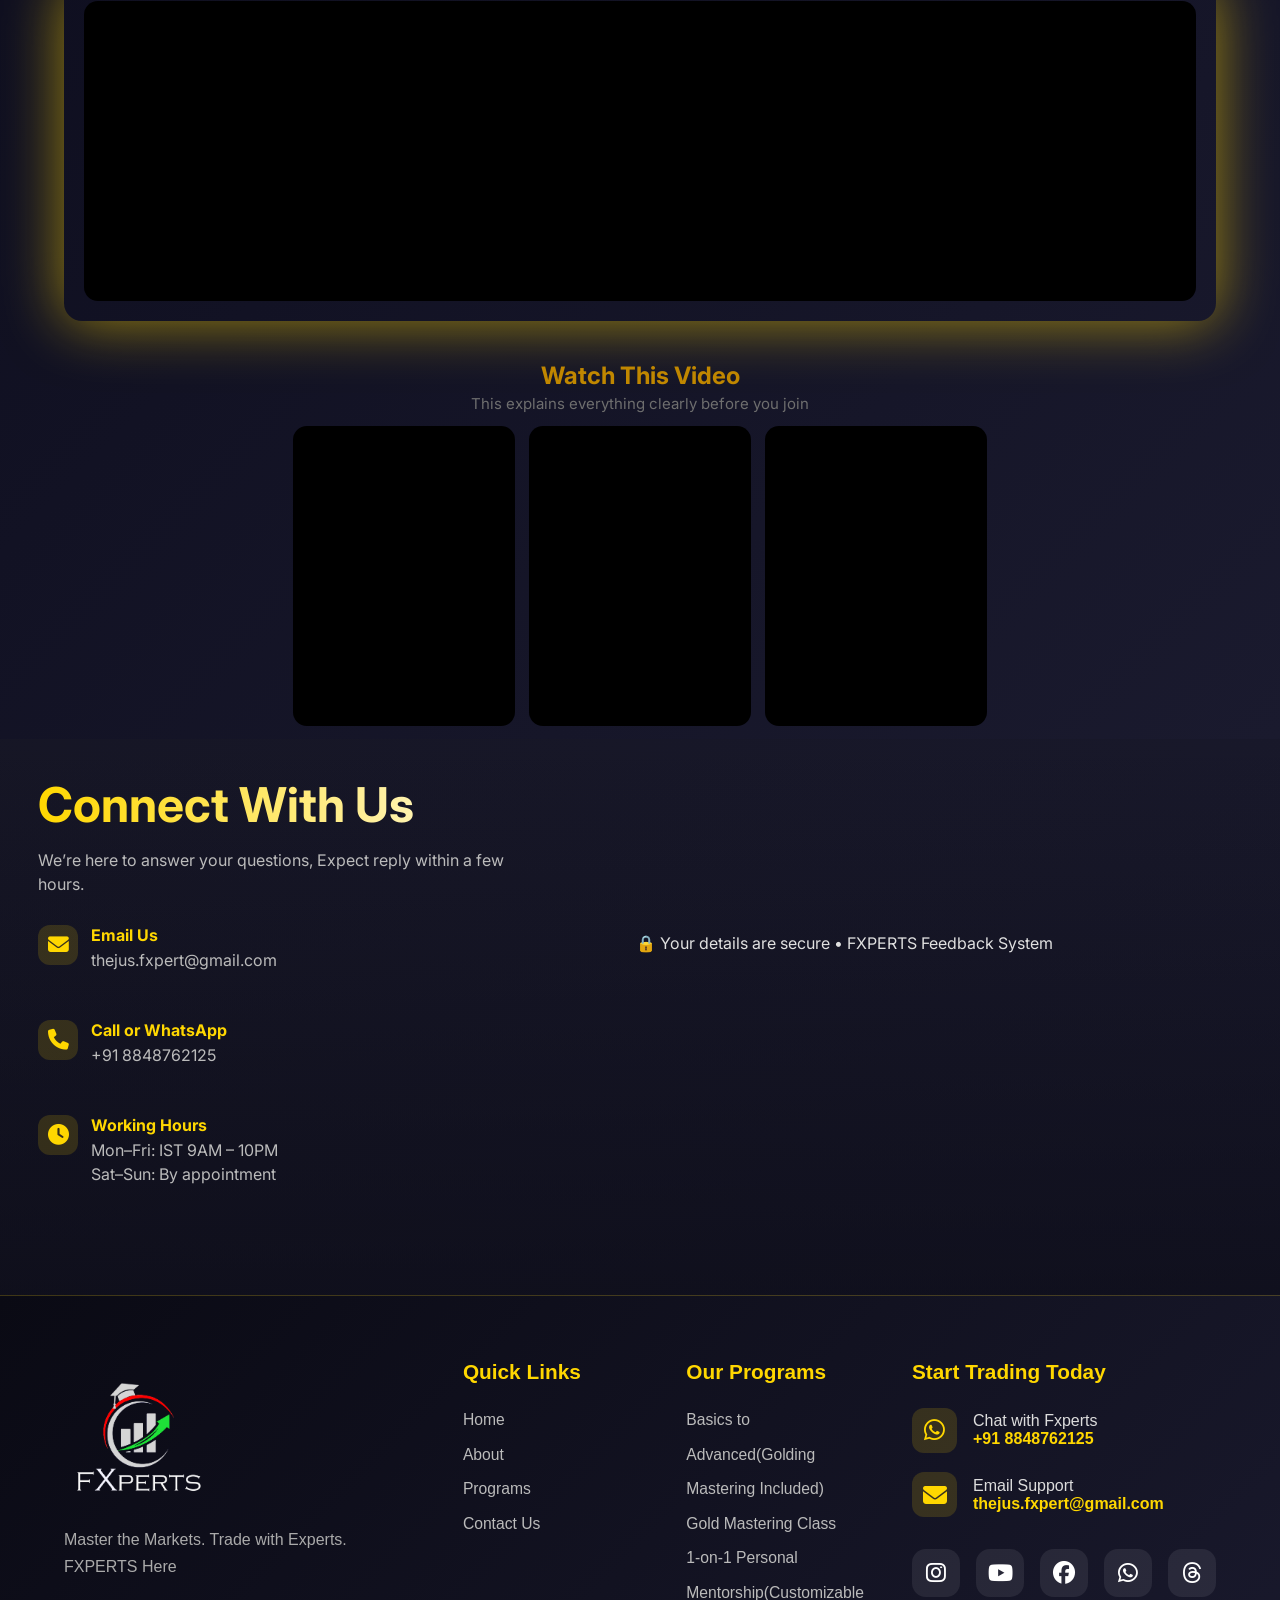
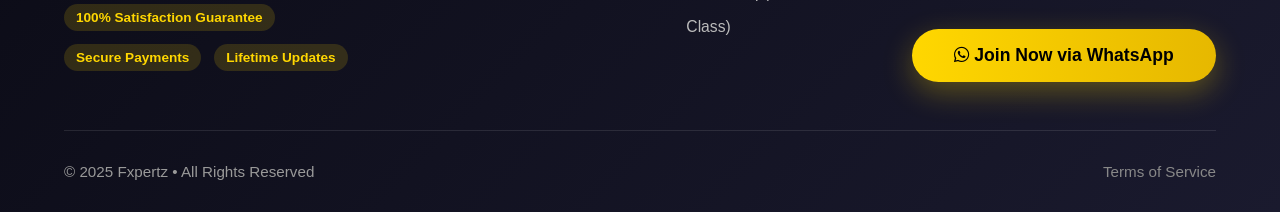
==== commit 22779c3c: "Update Page.html" ====
--- a/Page.html
+++ b/Page.html
@@ -91,7 +91,7 @@
 
       <div class="profile-cards-wrapper">
    <div class="profile-card">
-    <img src="profile1.png" class="avatar" />
+    <img src="thejus.png" class="avatar" />
     <h2>Thejus C Jayakumar</h2>
     <p class="role">Founder of FXPERTS<br>Professional Forex & Commodity Trader, Investor, Mentor</p>
     <p class="experience">2+ Years Indian Market • 3+ Years Forex Market</p>
@@ -104,7 +104,7 @@
 
 <!-- SECOND CARD → MEDIUM SIZE -->
 <div class="profile-card medium-card">
-    <img src="profile2 .png" class="avatar" />
+    <img src="sabari.png" class="avatar" />
     <h2>Sabarinath S R</h2>
     <p class="role">CEO & Accountant of FXPERTS<br>Experienced Accountant, Forex & Commodity Trader and Investor, </p>
     <p class="experience">1 Years Indian Market • 3 Years Forex Market</p>
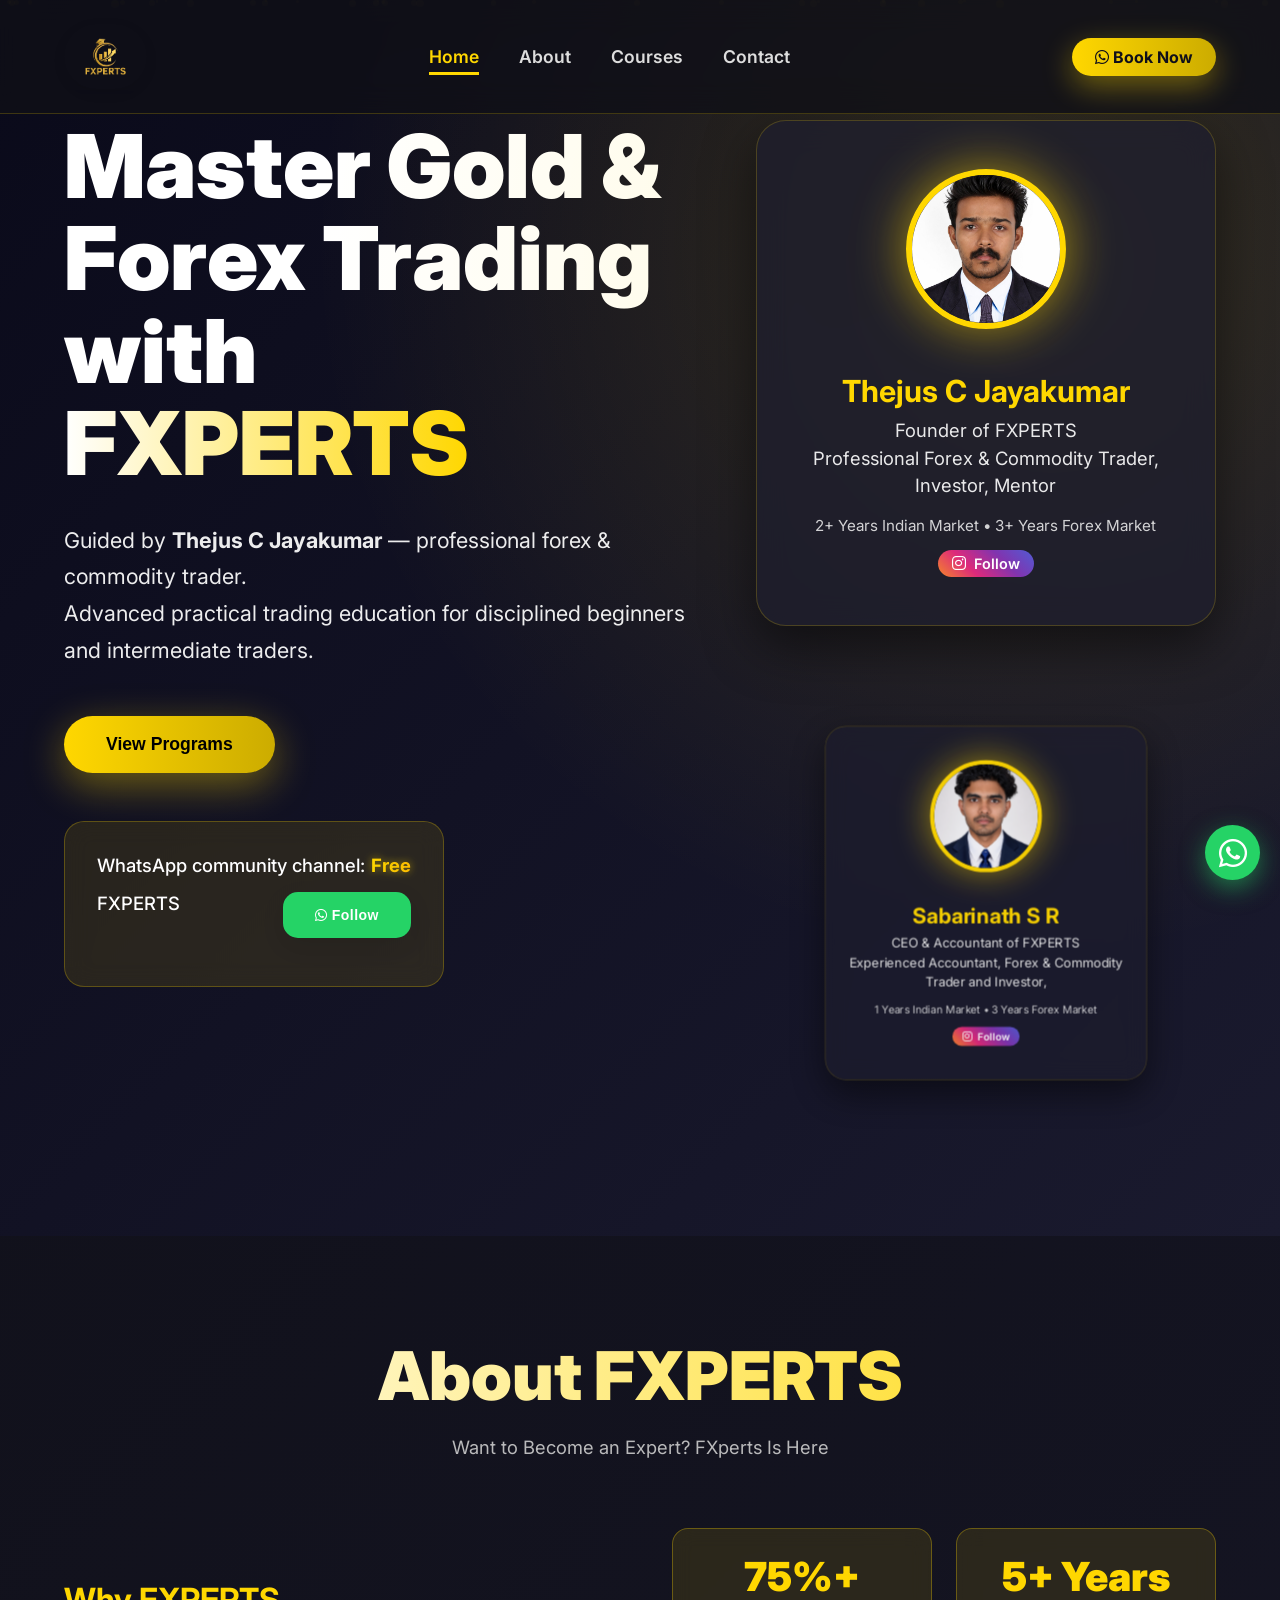
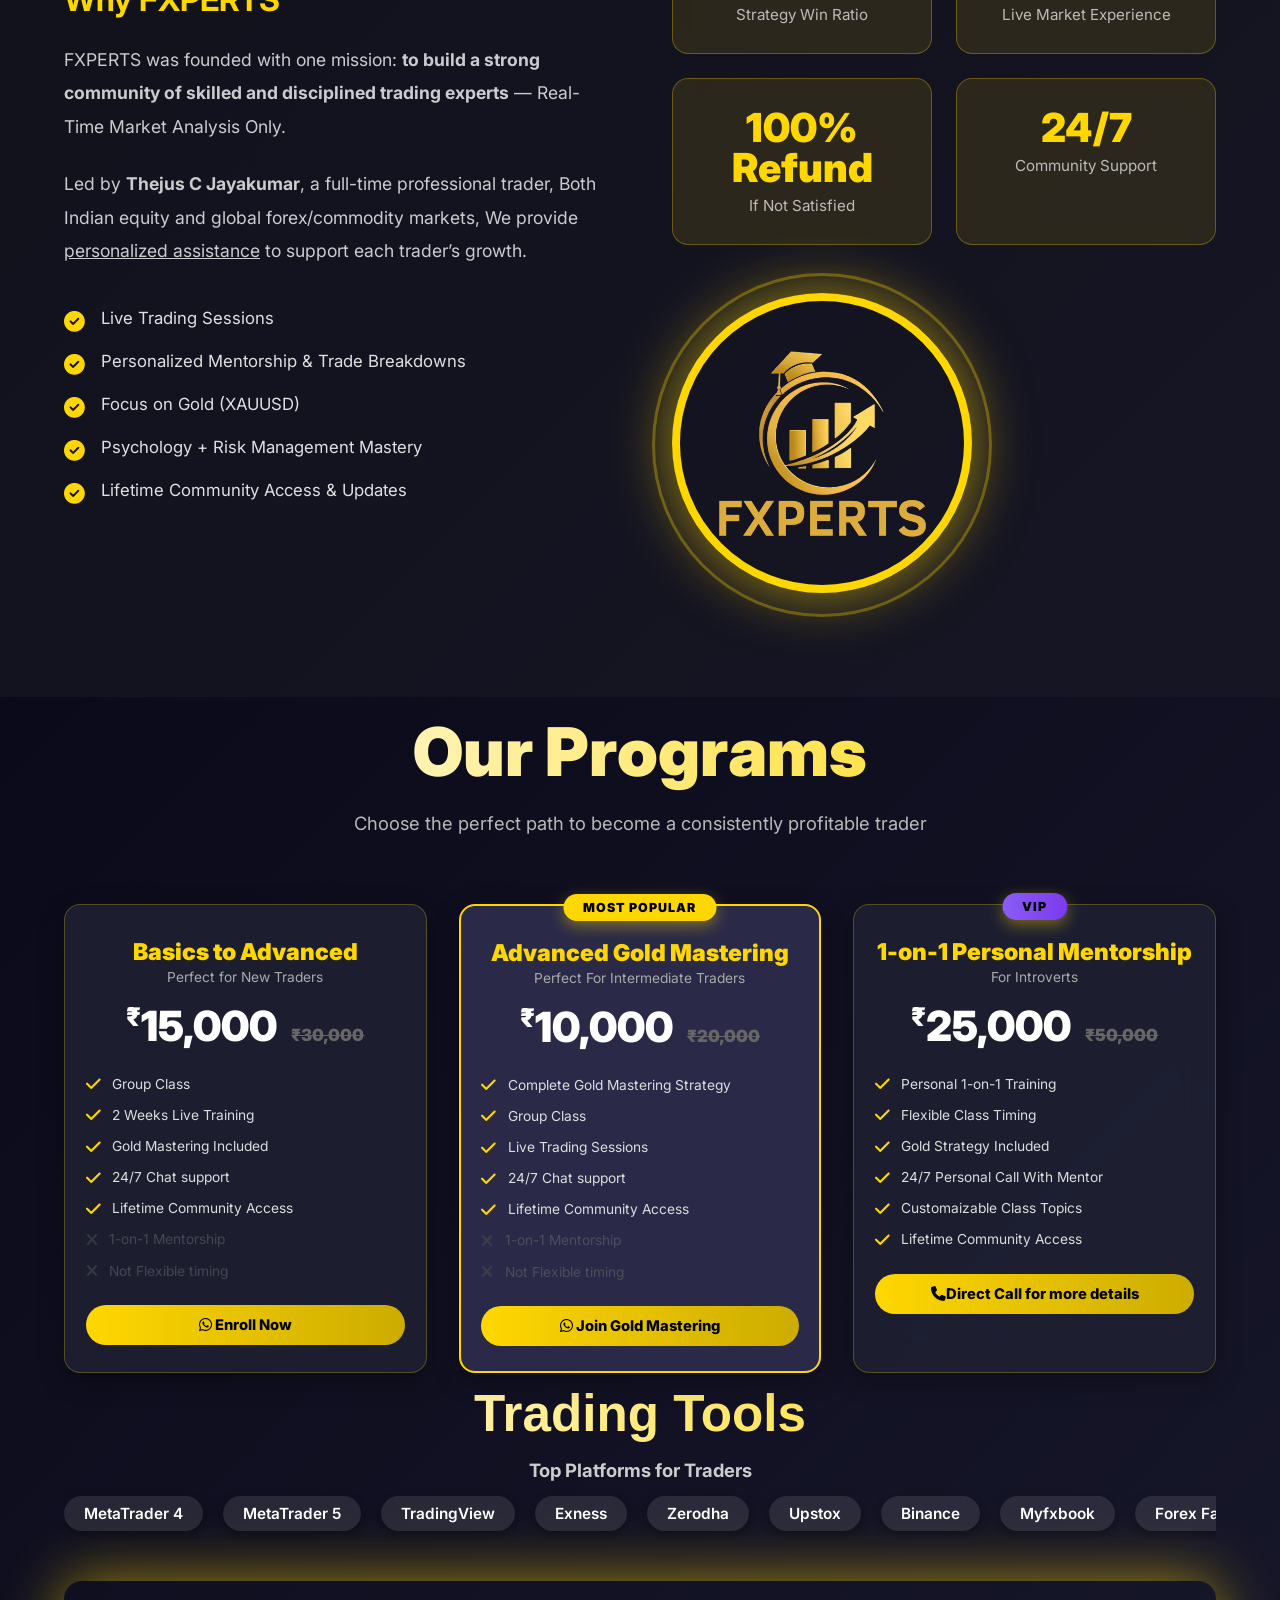
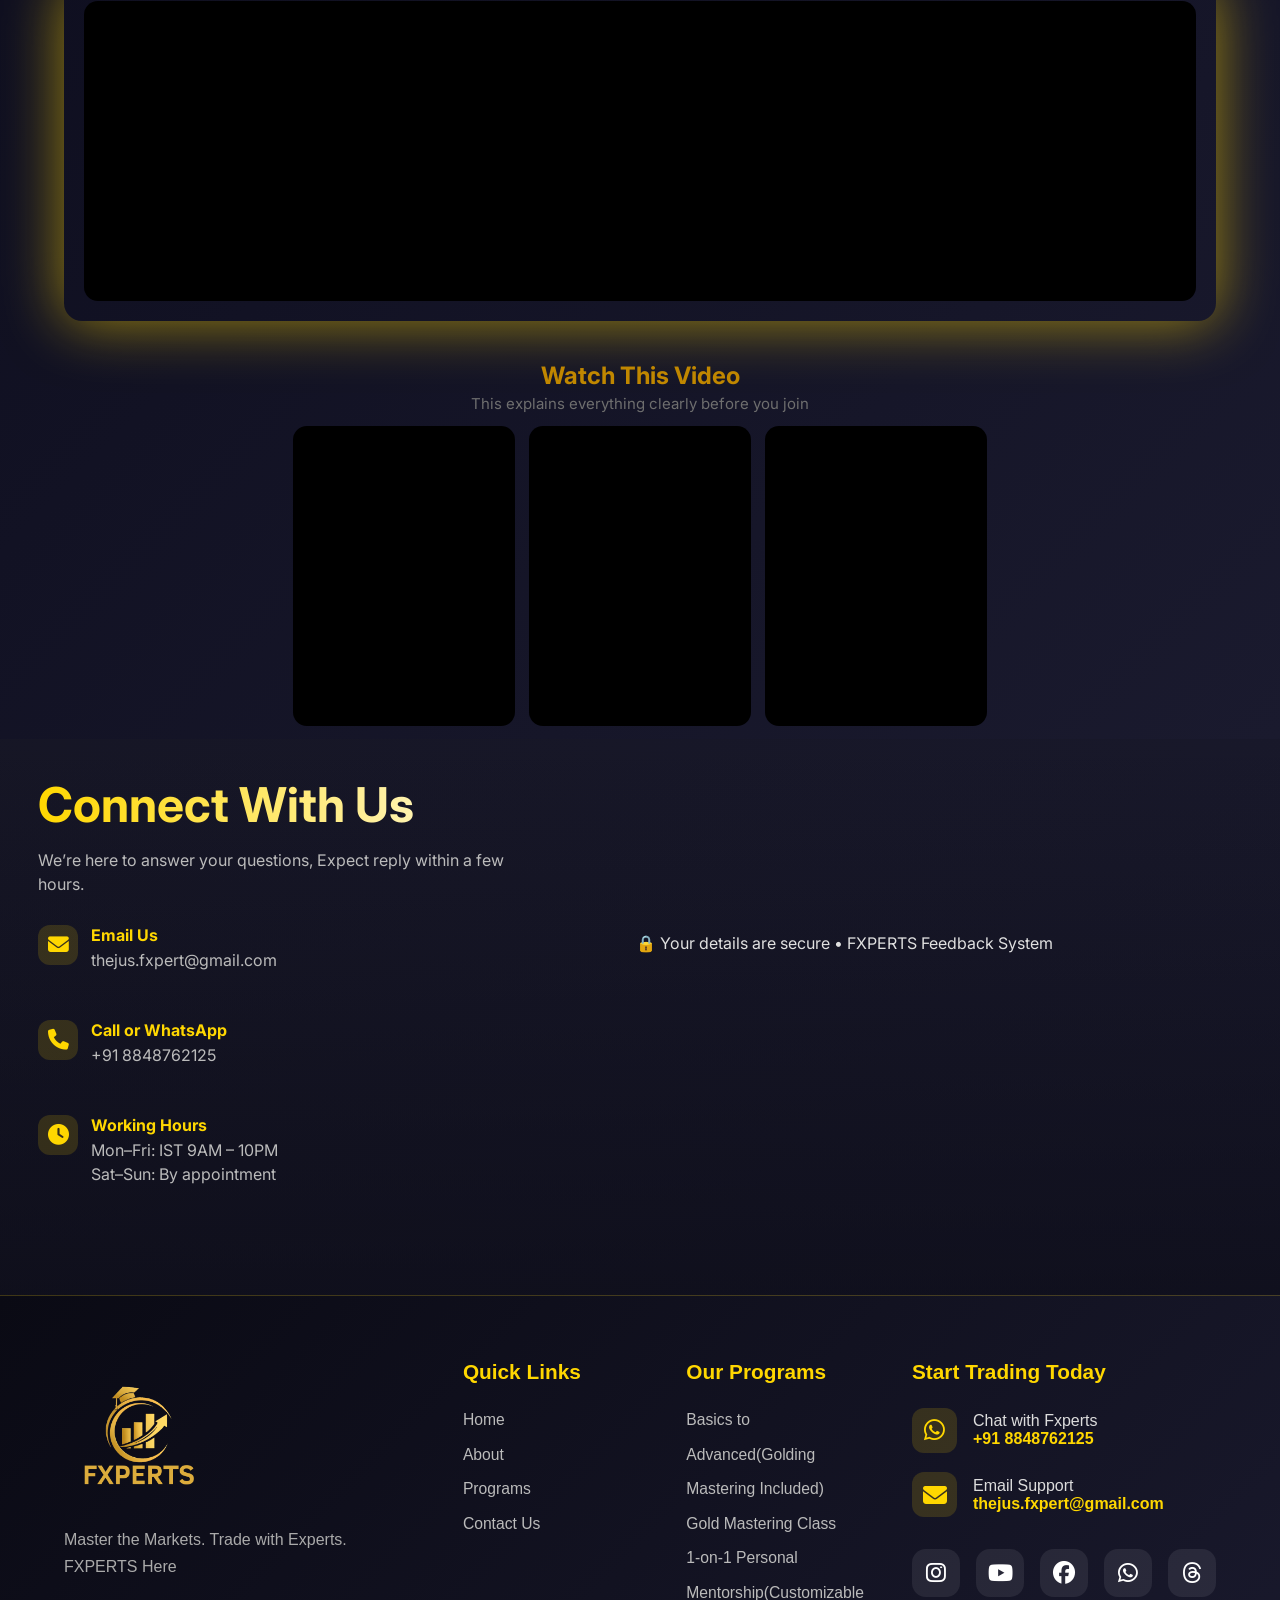
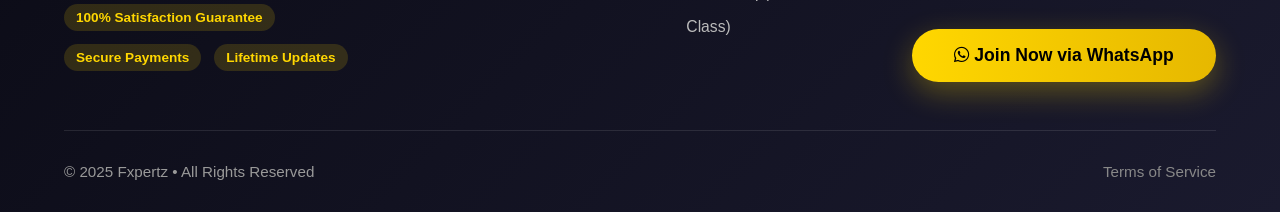
==== commit 0ed273eb: "Update Page.html" ====
--- a/Page.html
+++ b/Page.html
@@ -10,7 +10,7 @@
   
   <!-- Font Awesome -->
   <link rel="stylesheet" href="https://cdnjs.cloudflare.com/ajax/libs/font-awesome/6.5.0/css/all.min.css"/>
-<link rel="icon" type="image/png" sizes="32x32" href="/Logo6.png">
+<link rel="icon" type="image/png" sizes="32x32" href="/Logo favicon6.png">
   
   <!-- External CSS -->
   <link rel="stylesheet" href="style.css"/>
@@ -24,7 +24,7 @@
 
  <div class="logo">
   <a href="/">  
-  <img src="white logo.png" alt="FX Logo">
+  <img src="Logo transparentfull8.png" alt="FX Logo">
   </a>  
 </div>
 
@@ -197,7 +197,7 @@
 
         <!-- Founder Image with Glow -->
         <div class="founder-img">
-          <img src="logo sq.png" alt="Thejus C Jayakumar">
+          <img src="Logo full7 sq.png" alt="Thejus C Jayakumar">
           <div class="glow-ring"></div>
         </div>
       </div>
@@ -522,7 +522,7 @@
       <div class="footer-brand">
 
         <!-- Logo Image -->
-        <img src="white logo.png" alt="Thejus Trading Logo" class="footer-logo-img">
+        <img src="Logo transparentfull8.png" alt="Thejus Trading Logo" class="footer-logo-img">
 <!-- 
         <h2 class="footer-logo">
           <span style="color: var(--gold);"></span> Fxpertz
